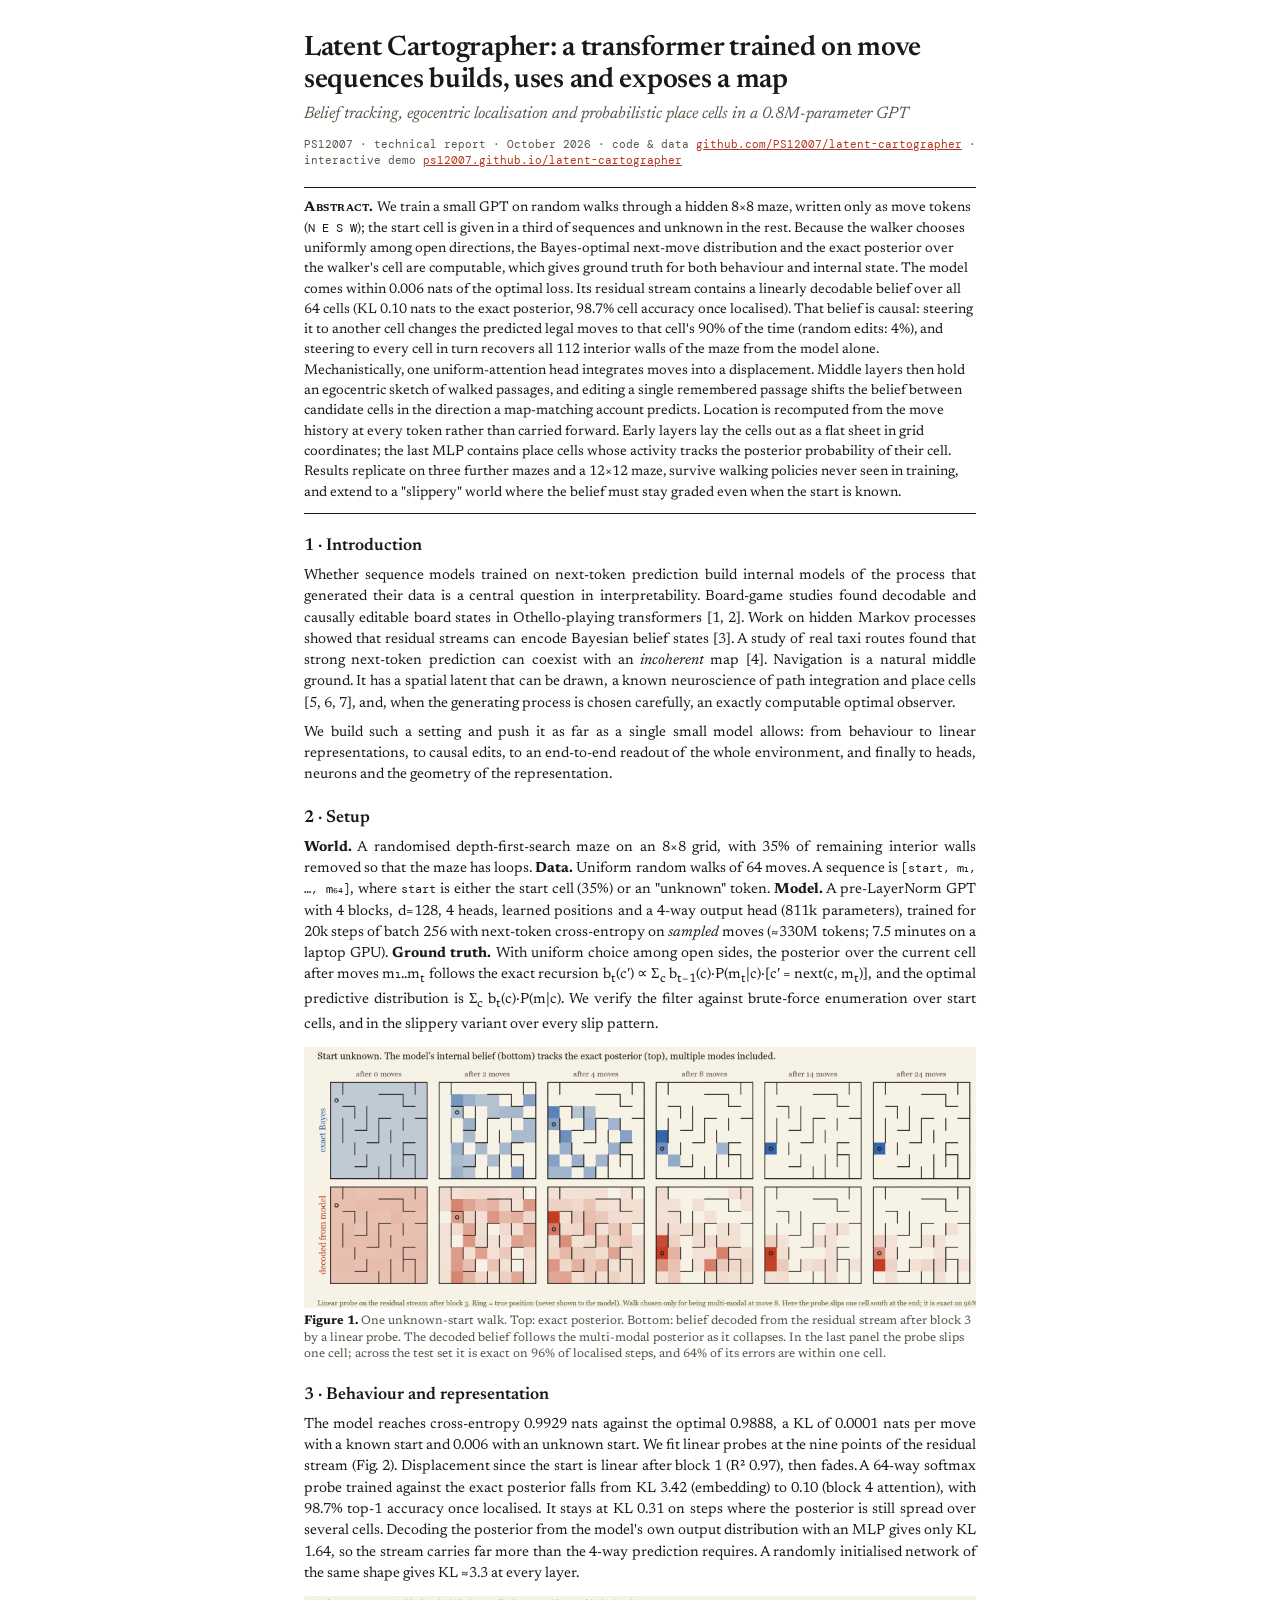
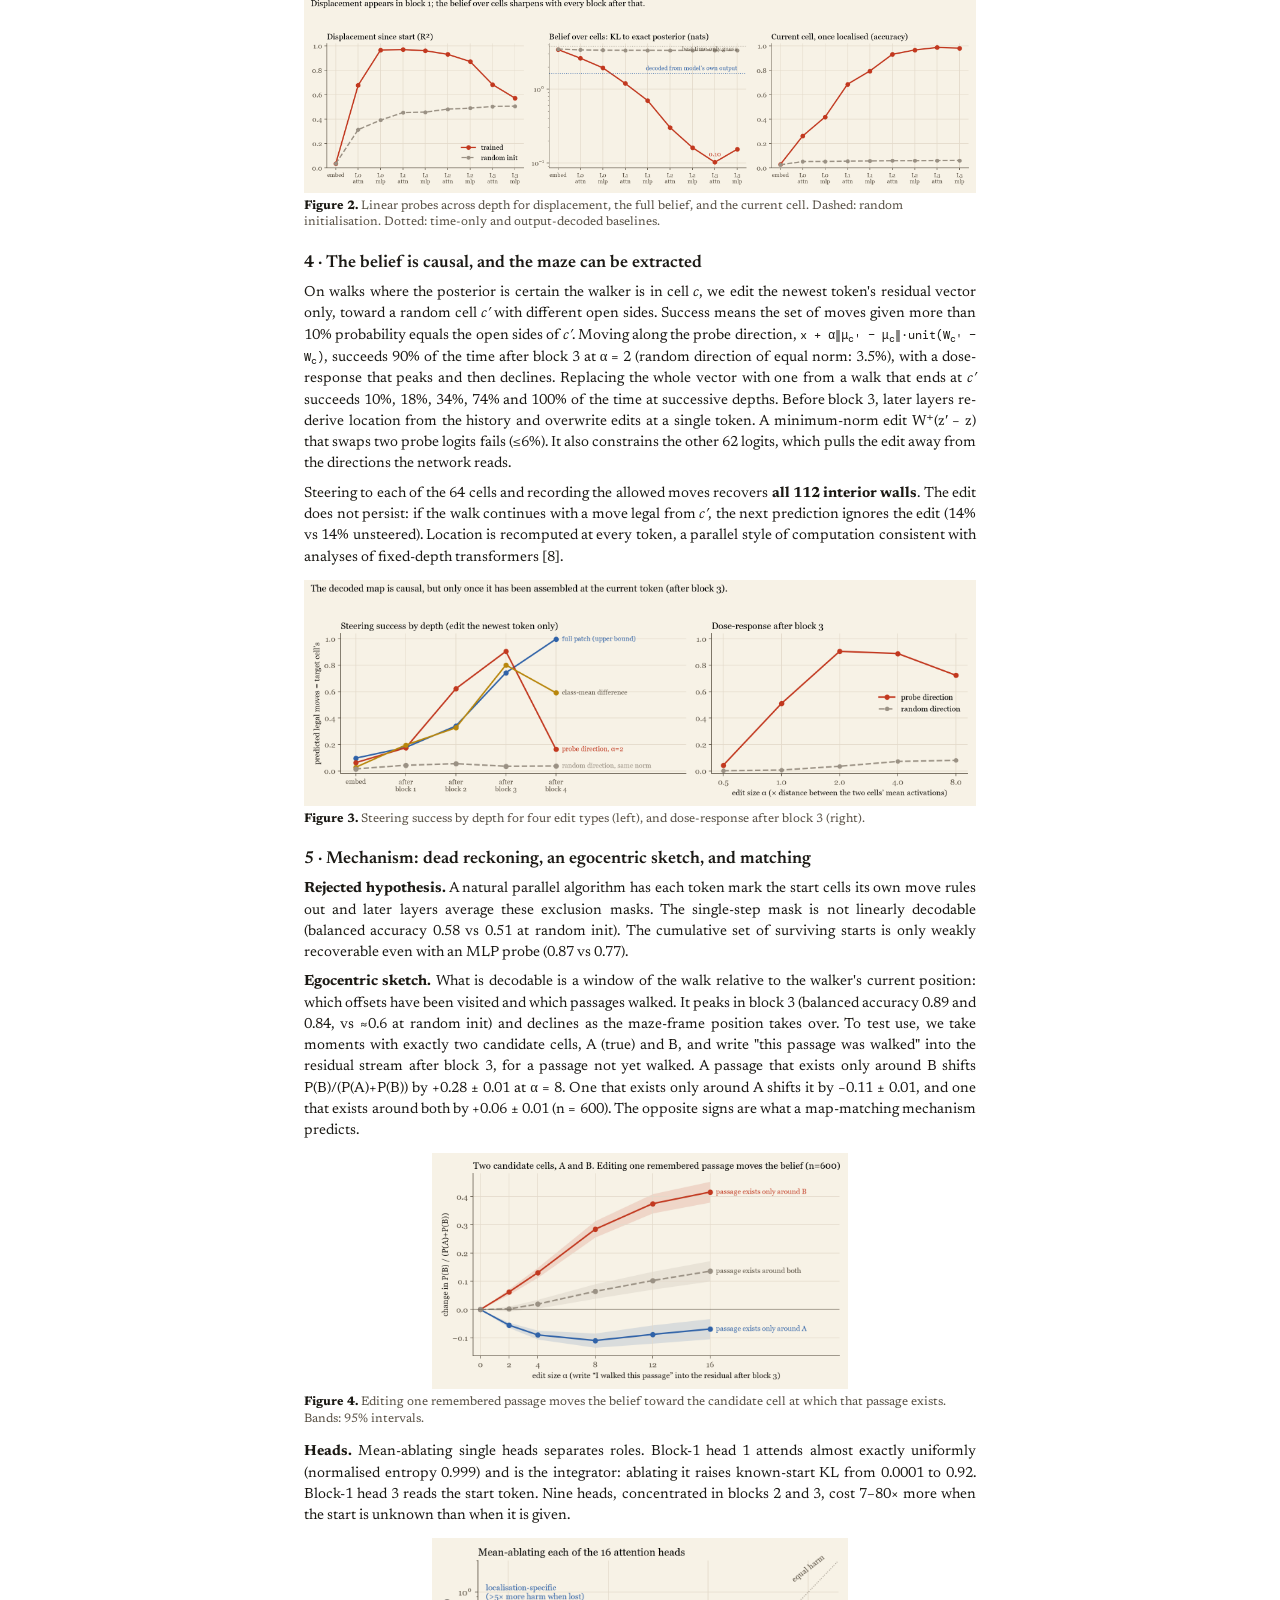
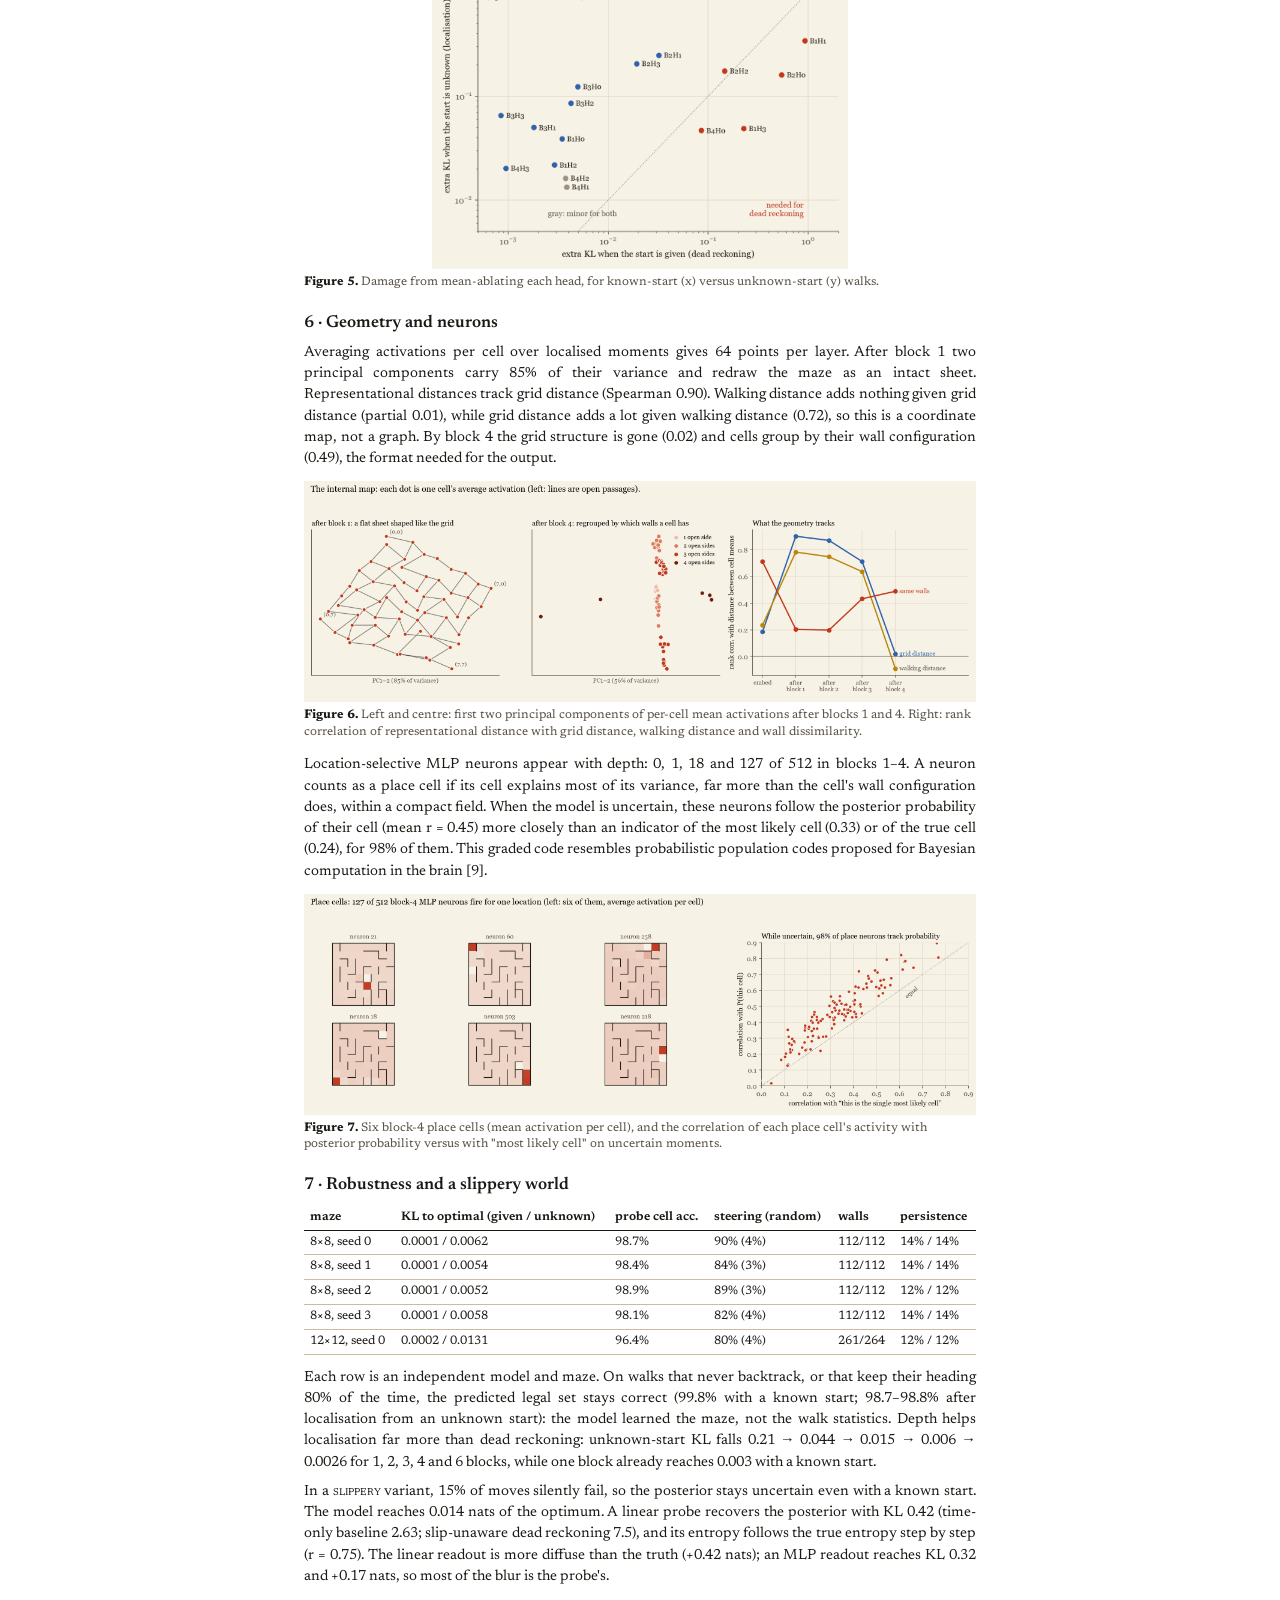
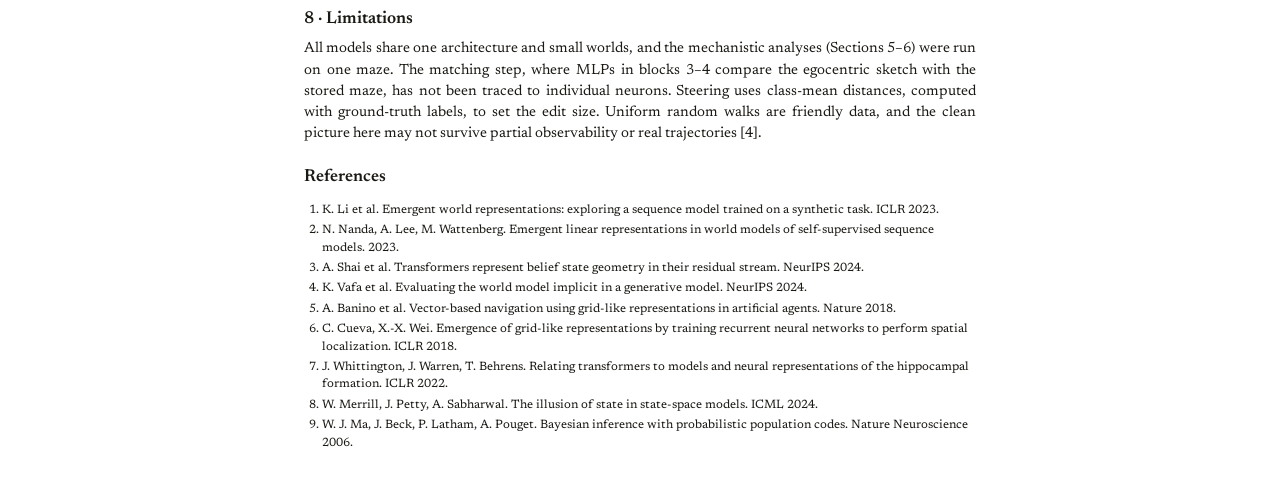
==== docs/paper.html @ 82854ac4 "Technical report (HTML + PDF)" ====
<!doctype html>
<html lang="en">
<head>
<meta charset="utf-8">
<meta name="viewport" content="width=device-width, initial-scale=1">
<title>Latent Cartographer: technical report</title>
<link href="https://fonts.googleapis.com/css2?family=Newsreader:ital,opsz,wght@0,6..72,400;0,6..72,600;1,6..72,400&family=DM+Mono&display=swap" rel="stylesheet">
<style>
  :root { --ink: #1b1914; --soft: #5a5246; --rule: #c9bc9f; --accent: #b2331b; }
  @page { size: Letter; margin: 0.8in 0.85in; }
  html { background: #fff; }
  body { font-family: "Newsreader", Georgia, serif; color: var(--ink); font-size: 11pt; line-height: 1.45; max-width: 7in; margin: 0 auto; padding: 32px 16px; background: #fff; }
  h1 { font-size: 21pt; line-height: 1.15; margin: 0 0 6px; font-weight: 600; letter-spacing: -.01em; }
  .sub { font-size: 12.5pt; color: var(--soft); margin: 0 0 10px; font-style: italic; }
  .meta { font-family: "DM Mono", monospace; font-size: 8.5pt; color: var(--soft); margin-bottom: 18px; }
  .meta a { color: var(--accent); }
  .abstract { border-top: 1px solid var(--ink); border-bottom: 1px solid var(--ink); padding: 10px 0; margin: 0 0 18px; font-size: 10.5pt; }
  .abstract b { font-variant: small-caps; letter-spacing: .04em; }
  h2 { font-size: 13pt; margin: 20px 0 6px; font-weight: 600; break-after: avoid; }
  h3 { font-size: 11pt; margin: 14px 0 4px; font-weight: 600; font-style: italic; break-after: avoid; }
  p { margin: 0 0 8px; text-align: justify; hyphens: auto; }
  figure { margin: 12px 0 14px; break-inside: avoid; }
  figure img { width: 100%; display: block; }
  figure.half img { width: 62%; margin: 0 auto; }
  figcaption { font-size: 9.2pt; color: var(--soft); margin-top: 5px; line-height: 1.35; }
  figcaption b { color: var(--ink); }
  table { border-collapse: collapse; width: 100%; font-size: 9.2pt; margin: 8px 0 12px; break-inside: avoid; }
  th, td { border-bottom: 1px solid var(--rule); padding: 3px 6px; text-align: left; }
  th { border-bottom: 1px solid var(--ink); font-weight: 600; }
  code { font-family: "DM Mono", monospace; font-size: 9pt; }
  ol.refs { font-size: 9pt; padding-left: 18px; }
  ol.refs li { margin-bottom: 3px; }
  .k { font-variant: small-caps; }
</style>
</head>
<body>

<h1>Latent Cartographer: a transformer trained on move sequences builds, uses and exposes a map</h1>
<p class="sub">Belief tracking, egocentric localisation and probabilistic place cells in a 0.8M-parameter GPT</p>
<p class="meta">PS12007 · technical report · October 2026 ·
  code &amp; data <a href="https://github.com/PS12007/latent-cartographer">github.com/PS12007/latent-cartographer</a> ·
  interactive demo <a href="https://ps12007.github.io/latent-cartographer/">ps12007.github.io/latent-cartographer</a></p>

<div class="abstract"><b>Abstract.</b>
We train a small GPT on random walks through a hidden 8×8 maze, written only as move tokens (<code>N E S W</code>); the start cell
is given in a third of sequences and unknown in the rest. Because the walker chooses uniformly among open directions, the
Bayes-optimal next-move distribution and the exact posterior over the walker's cell are computable, which gives ground truth
for both behaviour and internal state. The model comes within 0.006 nats of the optimal loss. Its residual stream contains a
linearly decodable belief over all 64 cells (KL 0.10 nats to the exact posterior, 98.7% cell accuracy once localised).
That belief is causal: steering it to another cell changes the predicted legal moves to that cell's 90% of the time (random
edits: 4%), and steering to every cell in turn recovers all 112 interior walls of the maze from the model alone. Mechanistically,
one uniform-attention head integrates moves into a displacement. Middle layers then hold an egocentric sketch of walked passages, and
editing a single remembered passage shifts the belief between candidate cells in the direction a map-matching account predicts.
Location is recomputed from the move history at every token rather than carried forward. Early layers lay the cells out as a
flat sheet in grid coordinates; the last MLP contains place cells whose activity tracks the posterior probability of their cell.
Results replicate on three further mazes and a 12×12 maze, survive walking policies never seen in training, and extend to a
"slippery" world where the belief must stay graded even when the start is known.</div>

<h2>1 · Introduction</h2>
<p>Whether sequence models trained on next-token prediction build internal models of the process that generated their data is a
central question in interpretability. Board-game studies found decodable and causally editable board states in Othello-playing
transformers [1, 2]. Work on hidden Markov processes showed that residual streams can encode Bayesian belief states [3]. A study of
real taxi routes found that strong next-token prediction can coexist with an <em>incoherent</em> map [4]. Navigation is a natural middle
ground. It has a spatial latent that can be drawn, a known neuroscience of path integration and place cells [5, 6, 7], and, when
the generating process is chosen carefully, an exactly computable optimal observer.</p>
<p>We build such a setting and push it as far as a single small model allows: from behaviour to linear representations, to causal
edits, to an end-to-end readout of the whole environment, and finally to heads, neurons and the geometry of the representation.</p>

<h2>2 · Setup</h2>
<p><b>World.</b> A randomised depth-first-search maze on an 8×8 grid, with 35% of remaining interior walls removed so that the maze has
loops. <b>Data.</b> Uniform random walks of 64 moves. A sequence is <code>[start, m₁, …, m₆₄]</code>, where <code>start</code> is either
the start cell (35%) or an "unknown" token. <b>Model.</b> A pre-LayerNorm GPT with 4 blocks, d=128, 4 heads, learned positions and a
4-way output head (811k parameters), trained for 20k steps of batch 256 with next-token cross-entropy on <em>sampled</em> moves (≈330M
tokens; 7.5 minutes on a laptop GPU). <b>Ground truth.</b> With uniform choice among open sides, the posterior over the current cell after
moves m₁..m<sub>t</sub> follows the exact recursion b<sub>t</sub>(c′) ∝ Σ<sub>c</sub> b<sub>t−1</sub>(c)·P(m<sub>t</sub>|c)·[c′ = next(c, m<sub>t</sub>)],
and the optimal predictive distribution is Σ<sub>c</sub> b<sub>t</sub>(c)·P(m|c). We verify the filter against brute-force enumeration over
start cells, and in the slippery variant over every slip pattern.</p>

<figure><img src="figs/beliefs.png" alt="">
<figcaption><b>Figure 1.</b> One unknown-start walk. Top: exact posterior. Bottom: belief decoded from the residual stream after block 3 by a
linear probe. The decoded belief follows the multi-modal posterior as it collapses. In the last panel the probe slips one cell; across
the test set it is exact on 96% of localised steps, and 64% of its errors are within one cell.</figcaption></figure>

<h2>3 · Behaviour and representation</h2>
<p>The model reaches cross-entropy 0.9929 nats against the optimal 0.9888, a KL of 0.0001 nats per move with a known start and 0.006 with an
unknown start. We fit linear probes at the nine points of the residual stream (Fig. 2). Displacement since the start is linear after
block 1 (R² 0.97), then fades. A 64-way softmax probe trained against the exact posterior falls from KL 3.42 (embedding) to 0.10 (block 4
attention), with 98.7% top-1 accuracy once localised. It stays at KL 0.31 on steps where the posterior is still spread over several cells.
Decoding the posterior from the model's own output distribution with an MLP gives only KL 1.64, so the stream carries far more than the
4-way prediction requires. A randomly initialised network of the same shape gives KL ≈3.3 at every layer.</p>
<figure><img src="figs/probes.png" alt=""><figcaption><b>Figure 2.</b> Linear probes across depth for displacement, the full belief, and
the current cell. Dashed: random initialisation. Dotted: time-only and output-decoded baselines.</figcaption></figure>

<h2>4 · The belief is causal, and the maze can be extracted</h2>
<p>On walks where the posterior is certain the walker is in cell <i>c</i>, we edit the newest token's residual vector only, toward a random
cell <i>c′</i> with different open sides. Success means the set of moves given more than 10% probability equals the open sides of <i>c′</i>.
Moving along the probe direction, <code>x + α‖μ<sub>c′</sub> − μ<sub>c</sub>‖·unit(W<sub>c′</sub> − W<sub>c</sub>)</code>, succeeds 90% of the time after
block 3 at α = 2 (random direction of equal norm: 3.5%), with a dose-response that peaks and then declines. Replacing the whole vector
with one from a walk that ends at <i>c′</i> succeeds 10%, 18%, 34%, 74% and 100% of the time at successive depths. Before block 3, later
layers re-derive location from the history and overwrite edits at a single token. A minimum-norm edit W⁺(z′ − z) that swaps two probe
logits fails (≤6%). It also constrains the other 62 logits, which pulls the edit away from the directions the network reads.</p>
<p>Steering to each of the 64 cells and recording the allowed moves recovers <b>all 112 interior walls</b>. The edit does not
persist: if the walk continues with a move legal from <i>c′</i>, the next prediction ignores the edit (14% vs 14% unsteered). Location is
recomputed at every token, a parallel style of computation consistent with analyses of fixed-depth transformers [8].</p>
<figure><img src="figs/steering.png" alt=""><figcaption><b>Figure 3.</b> Steering success by depth for four edit types (left), and dose-response
after block 3 (right).</figcaption></figure>

<h2>5 · Mechanism: dead reckoning, an egocentric sketch, and matching</h2>
<p><b>Rejected hypothesis.</b> A natural parallel algorithm has each token mark the start cells its own move rules out and later layers
average these exclusion masks. The single-step mask is not linearly decodable (balanced accuracy 0.58 vs 0.51 at random init). The
cumulative set of surviving starts is only weakly recoverable even with an MLP probe (0.87 vs 0.77).</p>
<p><b>Egocentric sketch.</b> What is decodable is a window of the walk relative to the walker's current position: which offsets have been
visited and which passages walked. It peaks in block 3 (balanced accuracy 0.89 and 0.84, vs ≈0.6 at random init) and declines as the
maze-frame position takes over. To test use, we take moments with exactly two candidate cells, A (true) and B, and write "this passage was
walked" into the residual stream after block 3, for a passage not yet walked. A passage that exists only around B shifts
P(B)/(P(A)+P(B)) by +0.28 ± 0.01 at α = 8. One that exists only around A shifts it by −0.11 ± 0.01, and one that exists around both by
+0.06 ± 0.01 (n = 600). The opposite signs are what a map-matching mechanism predicts.</p>
<figure class="half"><img src="figs/egocausal.png" alt=""><figcaption><b>Figure 4.</b> Editing one remembered passage moves the belief toward the
candidate cell at which that passage exists. Bands: 95% intervals.</figcaption></figure>
<p><b>Heads.</b> Mean-ablating single heads separates roles. Block-1 head 1 attends almost exactly uniformly (normalised entropy 0.999) and is
the integrator: ablating it raises known-start KL from 0.0001 to 0.92. Block-1 head 3 reads the start token. Nine heads, concentrated in
blocks 2 and 3, cost 7–80× more when the start is unknown than when it is given.</p>
<figure class="half"><img src="figs/heads.png" alt=""><figcaption><b>Figure 5.</b> Damage from mean-ablating each head, for known-start
(x) versus unknown-start (y) walks.</figcaption></figure>

<h2>6 · Geometry and neurons</h2>
<p>Averaging activations per cell over localised moments gives 64 points per layer. After block 1 two principal components carry 85% of
their variance and redraw the maze as an intact sheet. Representational distances track grid distance (Spearman 0.90). Walking distance adds
nothing given grid distance (partial 0.01), while grid distance adds a lot given walking distance (0.72), so this is a coordinate map, not a
graph. By block 4 the grid structure is gone (0.02) and cells group by their wall configuration (0.49), the format needed for the output.</p>
<figure><img src="figs/geometry.png" alt=""><figcaption><b>Figure 6.</b> Left and centre: first two principal components of per-cell mean
activations after blocks 1 and 4. Right: rank correlation of representational distance with grid distance, walking distance and wall
dissimilarity.</figcaption></figure>
<p>Location-selective MLP neurons appear with depth: 0, 1, 18 and 127 of 512 in blocks 1–4. A neuron counts as a place cell if its cell
explains most of its variance, far more than the cell's wall configuration does, within a compact field. When the model is uncertain,
these neurons follow the posterior probability of their cell (mean r = 0.45) more closely than an indicator of the most likely cell
(0.33) or of the true cell (0.24), for 98% of them. This graded code resembles probabilistic population codes proposed for Bayesian
computation in the brain [9].</p>
<figure><img src="figs/place_cells.png" alt=""><figcaption><b>Figure 7.</b> Six block-4 place cells (mean activation per cell), and the
correlation of each place cell's activity with posterior probability versus with "most likely cell" on uncertain moments.</figcaption></figure>

<h2>7 · Robustness and a slippery world</h2>
<table>
<tr><th>maze</th><th>KL to optimal (given / unknown)</th><th>probe cell acc.</th><th>steering (random)</th><th>walls</th><th>persistence</th></tr>
<tr><td>8×8, seed 0</td><td>0.0001 / 0.0062</td><td>98.7%</td><td>90% (4%)</td><td>112/112</td><td>14% / 14%</td></tr>
<tr><td>8×8, seed 1</td><td>0.0001 / 0.0054</td><td>98.4%</td><td>84% (3%)</td><td>112/112</td><td>14% / 14%</td></tr>
<tr><td>8×8, seed 2</td><td>0.0001 / 0.0052</td><td>98.9%</td><td>89% (3%)</td><td>112/112</td><td>12% / 12%</td></tr>
<tr><td>8×8, seed 3</td><td>0.0001 / 0.0058</td><td>98.1%</td><td>82% (4%)</td><td>112/112</td><td>14% / 14%</td></tr>
<tr><td>12×12, seed 0</td><td>0.0002 / 0.0131</td><td>96.4%</td><td>80% (4%)</td><td>261/264</td><td>12% / 12%</td></tr>
</table>
<p>Each row is an independent model and maze. On walks that never backtrack, or that keep their heading 80% of the time, the predicted legal
set stays correct (99.8% with a known start; 98.7–98.8% after localisation from an unknown start): the model learned the maze, not the walk
statistics. Depth helps localisation far more than dead reckoning: unknown-start KL falls 0.21 → 0.044 → 0.015 → 0.006 → 0.0026 for 1, 2, 3,
4 and 6 blocks, while one block already reaches 0.003 with a known start.</p>
<p>In a <span class="k">slippery</span> variant, 15% of moves silently fail, so the posterior stays uncertain even with a known start. The model
reaches 0.014 nats of the optimum. A linear probe recovers the posterior with KL 0.42 (time-only baseline 2.63; slip-unaware dead reckoning
7.5), and its entropy follows the true entropy step by step (r = 0.75). The linear readout is more diffuse than the truth (+0.42 nats); an
MLP readout reaches KL 0.32 and +0.17 nats, so most of the blur is the probe's.</p>

<h2>8 · Limitations</h2>
<p>All models share one architecture and small worlds, and the mechanistic analyses (Sections 5–6) were run on one maze. The matching step,
where MLPs in blocks 3–4 compare the egocentric sketch with the stored maze, has not been traced to individual neurons. Steering uses
class-mean distances, computed with ground-truth labels, to set the edit size. Uniform random walks are friendly data, and the clean picture
here may not survive partial observability or real trajectories [4].</p>

<h2>References</h2>
<ol class="refs">
<li>K. Li et al. Emergent world representations: exploring a sequence model trained on a synthetic task. ICLR 2023.</li>
<li>N. Nanda, A. Lee, M. Wattenberg. Emergent linear representations in world models of self-supervised sequence models. 2023.</li>
<li>A. Shai et al. Transformers represent belief state geometry in their residual stream. NeurIPS 2024.</li>
<li>K. Vafa et al. Evaluating the world model implicit in a generative model. NeurIPS 2024.</li>
<li>A. Banino et al. Vector-based navigation using grid-like representations in artificial agents. Nature 2018.</li>
<li>C. Cueva, X.-X. Wei. Emergence of grid-like representations by training recurrent neural networks to perform spatial localization. ICLR 2018.</li>
<li>J. Whittington, J. Warren, T. Behrens. Relating transformers to models and neural representations of the hippocampal formation. ICLR 2022.</li>
<li>W. Merrill, J. Petty, A. Sabharwal. The illusion of state in state-space models. ICML 2024.</li>
<li>W. J. Ma, J. Beck, P. Latham, A. Pouget. Bayesian inference with probabilistic population codes. Nature Neuroscience 2006.</li>
</ol>
</body>
</html>
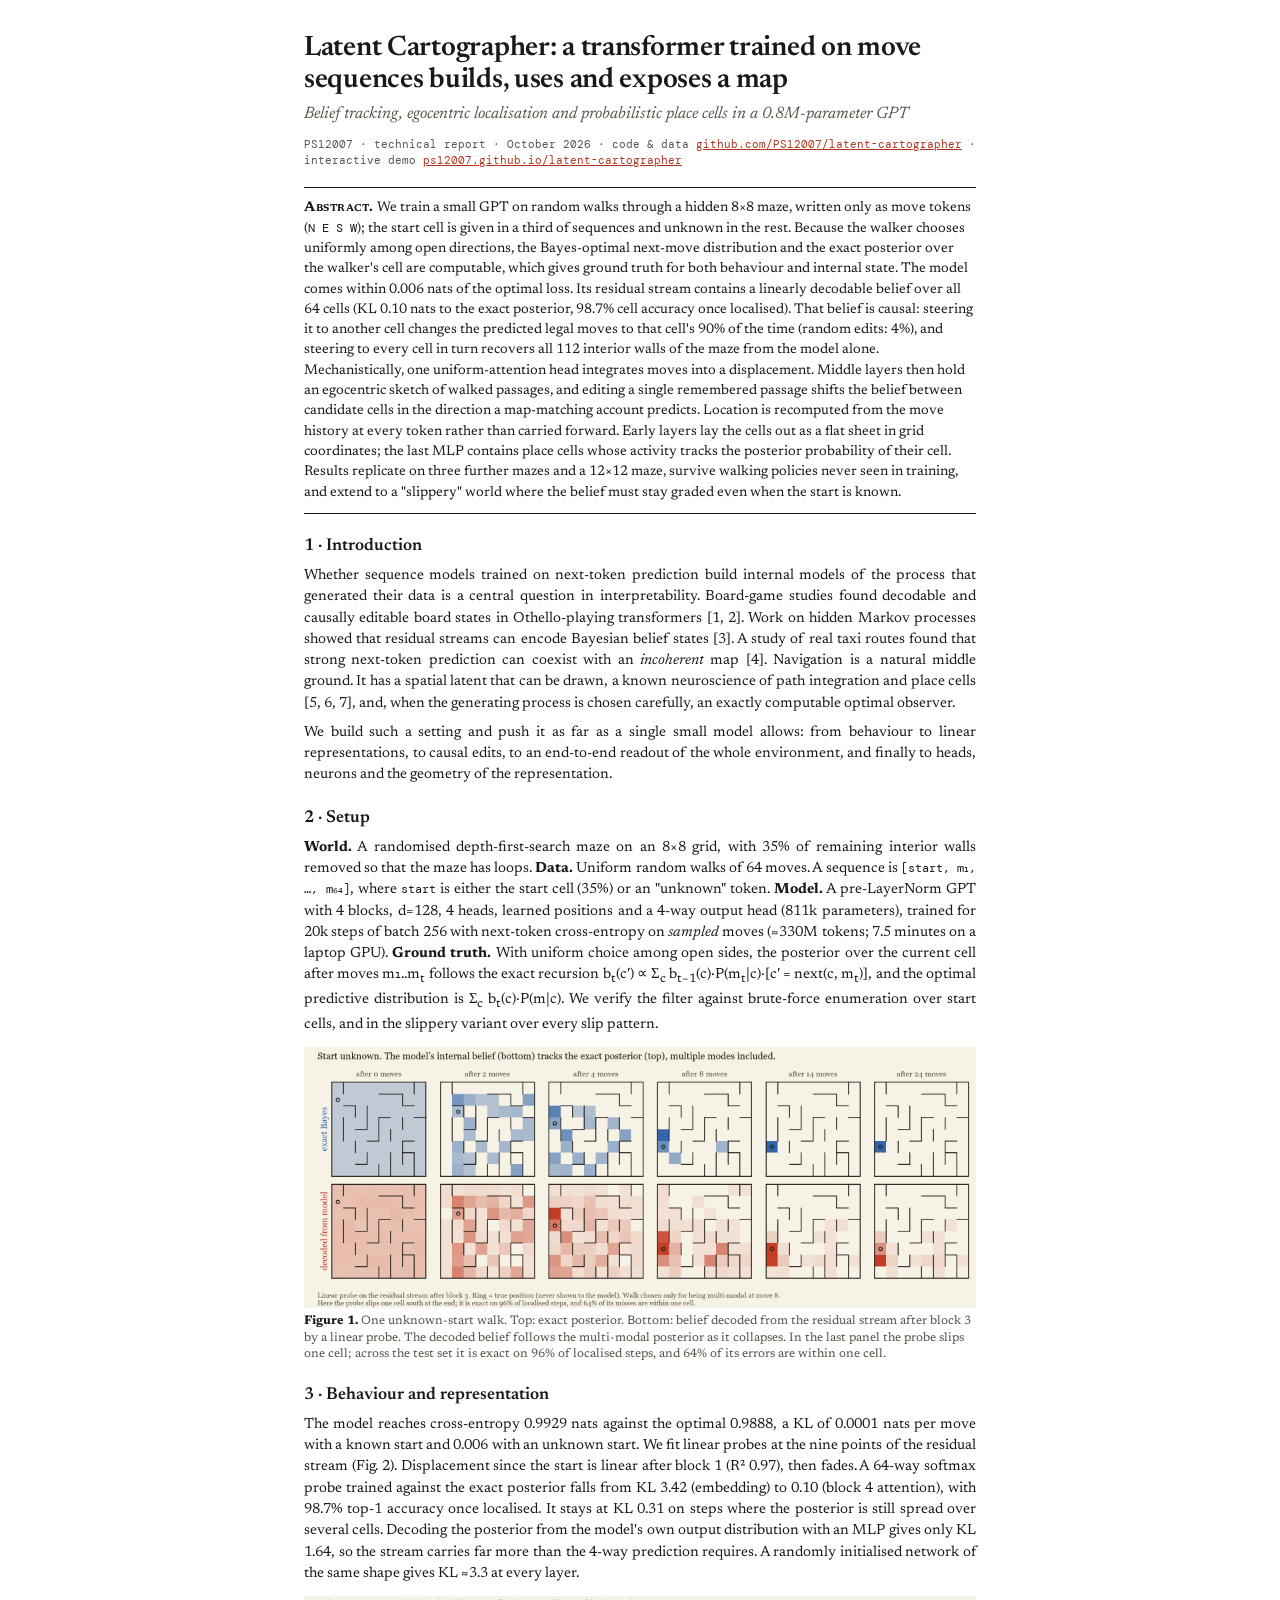
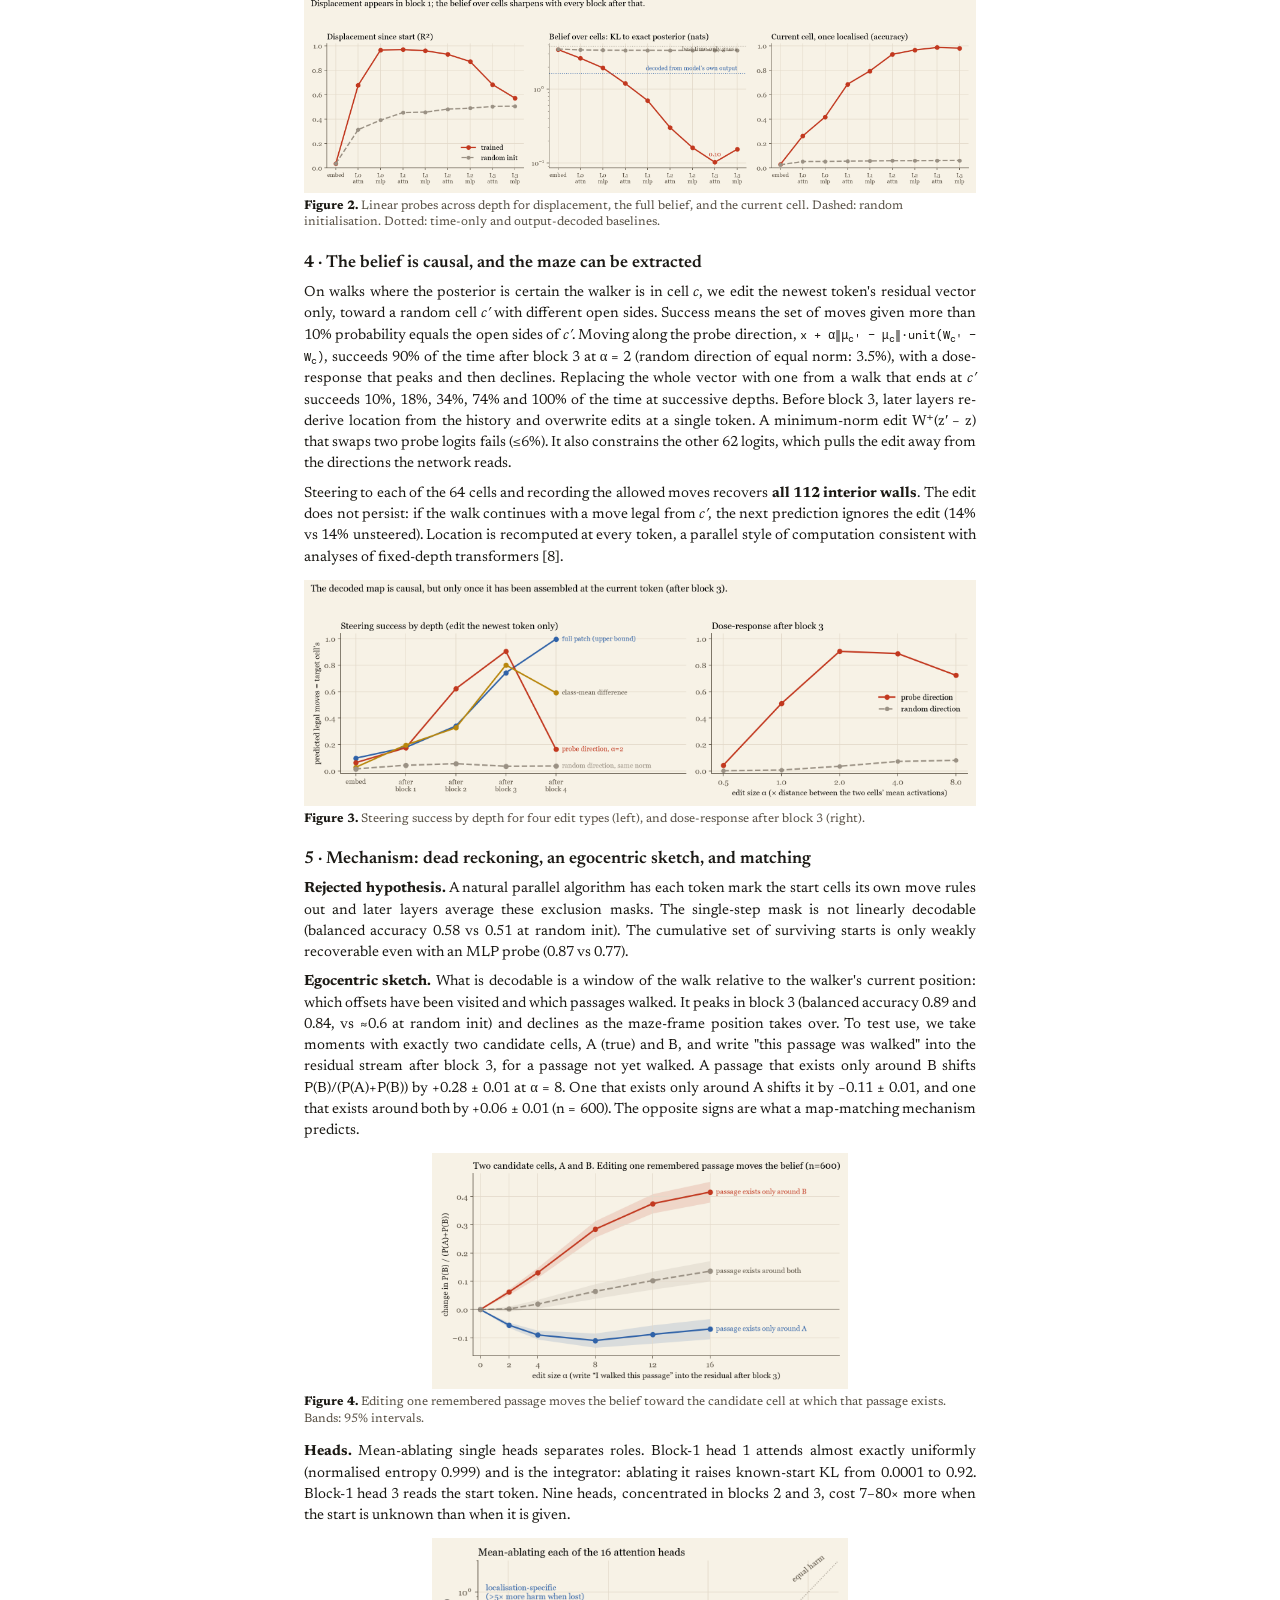
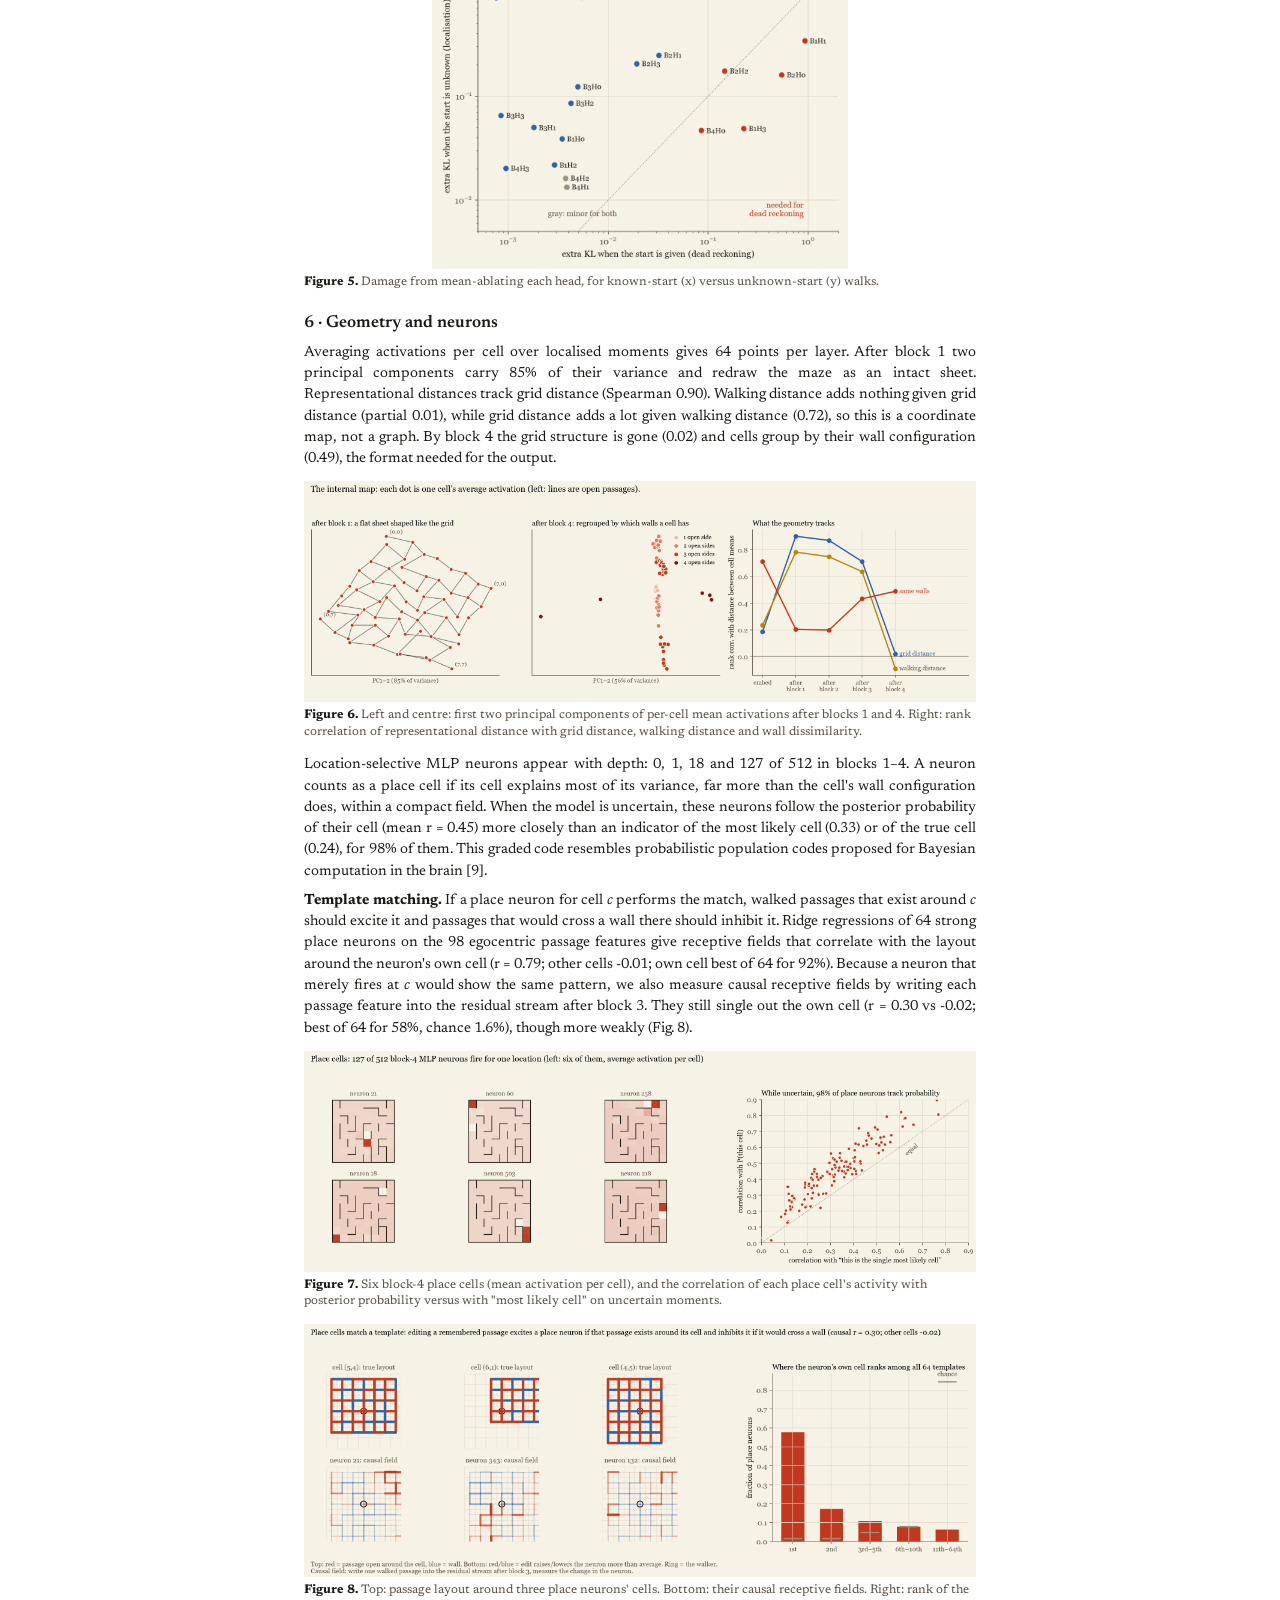
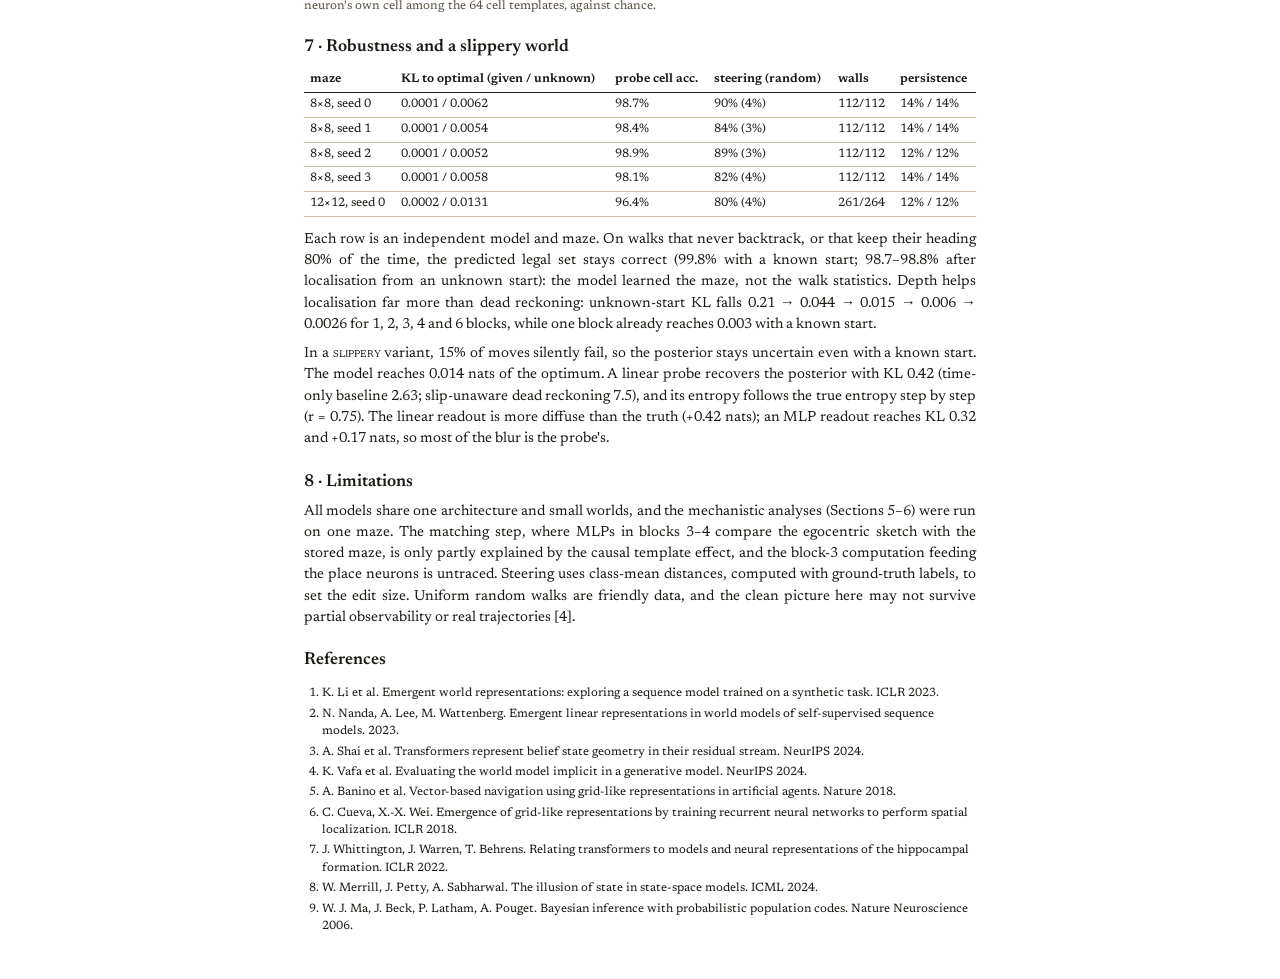
==== commit 7f0ced14: "Place cells localise by template matching: causal receptive fields single out each neuron's own cell" ====
--- a/docs/paper.html
+++ b/docs/paper.html
@@ -136,8 +136,17 @@
 these neurons follow the posterior probability of their cell (mean r = 0.45) more closely than an indicator of the most likely cell
 (0.33) or of the true cell (0.24), for 98% of them. This graded code resembles probabilistic population codes proposed for Bayesian
 computation in the brain [9].</p>
+<p><b>Template matching.</b> If a place neuron for cell <i>c</i> performs the match, walked passages that exist around <i>c</i>
+should excite it and passages that would cross a wall there should inhibit it. Ridge regressions of 64 strong place neurons on the 98
+egocentric passage features give receptive fields that correlate with the layout around the neuron's own cell (r = 0.79; other
+cells -0.01; own cell best of 64 for 92%). Because a neuron that merely fires at <i>c</i> would show the same
+pattern, we also measure causal receptive fields by writing each passage feature into the residual stream after block 3. They still single out the
+own cell (r = 0.30 vs -0.02; best of 64 for 58%, chance 1.6%), though more weakly (Fig. 8).</p>
 <figure><img src="figs/place_cells.png" alt=""><figcaption><b>Figure 7.</b> Six block-4 place cells (mean activation per cell), and the
 correlation of each place cell's activity with posterior probability versus with "most likely cell" on uncertain moments.</figcaption></figure>
+
+<figure><img src="figs/template.png" alt=""><figcaption><b>Figure 8.</b> Top: passage layout around three place neurons' cells.
+Bottom: their causal receptive fields. Right: rank of the neuron's own cell among the 64 cell templates, against chance.</figcaption></figure>
 
 <h2>7 · Robustness and a slippery world</h2>
 <table>
@@ -159,7 +168,7 @@
 
 <h2>8 · Limitations</h2>
 <p>All models share one architecture and small worlds, and the mechanistic analyses (Sections 5–6) were run on one maze. The matching step,
-where MLPs in blocks 3–4 compare the egocentric sketch with the stored maze, has not been traced to individual neurons. Steering uses
+where MLPs in blocks 3–4 compare the egocentric sketch with the stored maze, is only partly explained by the causal template effect, and the block-3 computation feeding the place neurons is untraced. Steering uses
 class-mean distances, computed with ground-truth labels, to set the edit size. Uniform random walks are friendly data, and the clean picture
 here may not survive partial observability or real trajectories [4].</p>
 
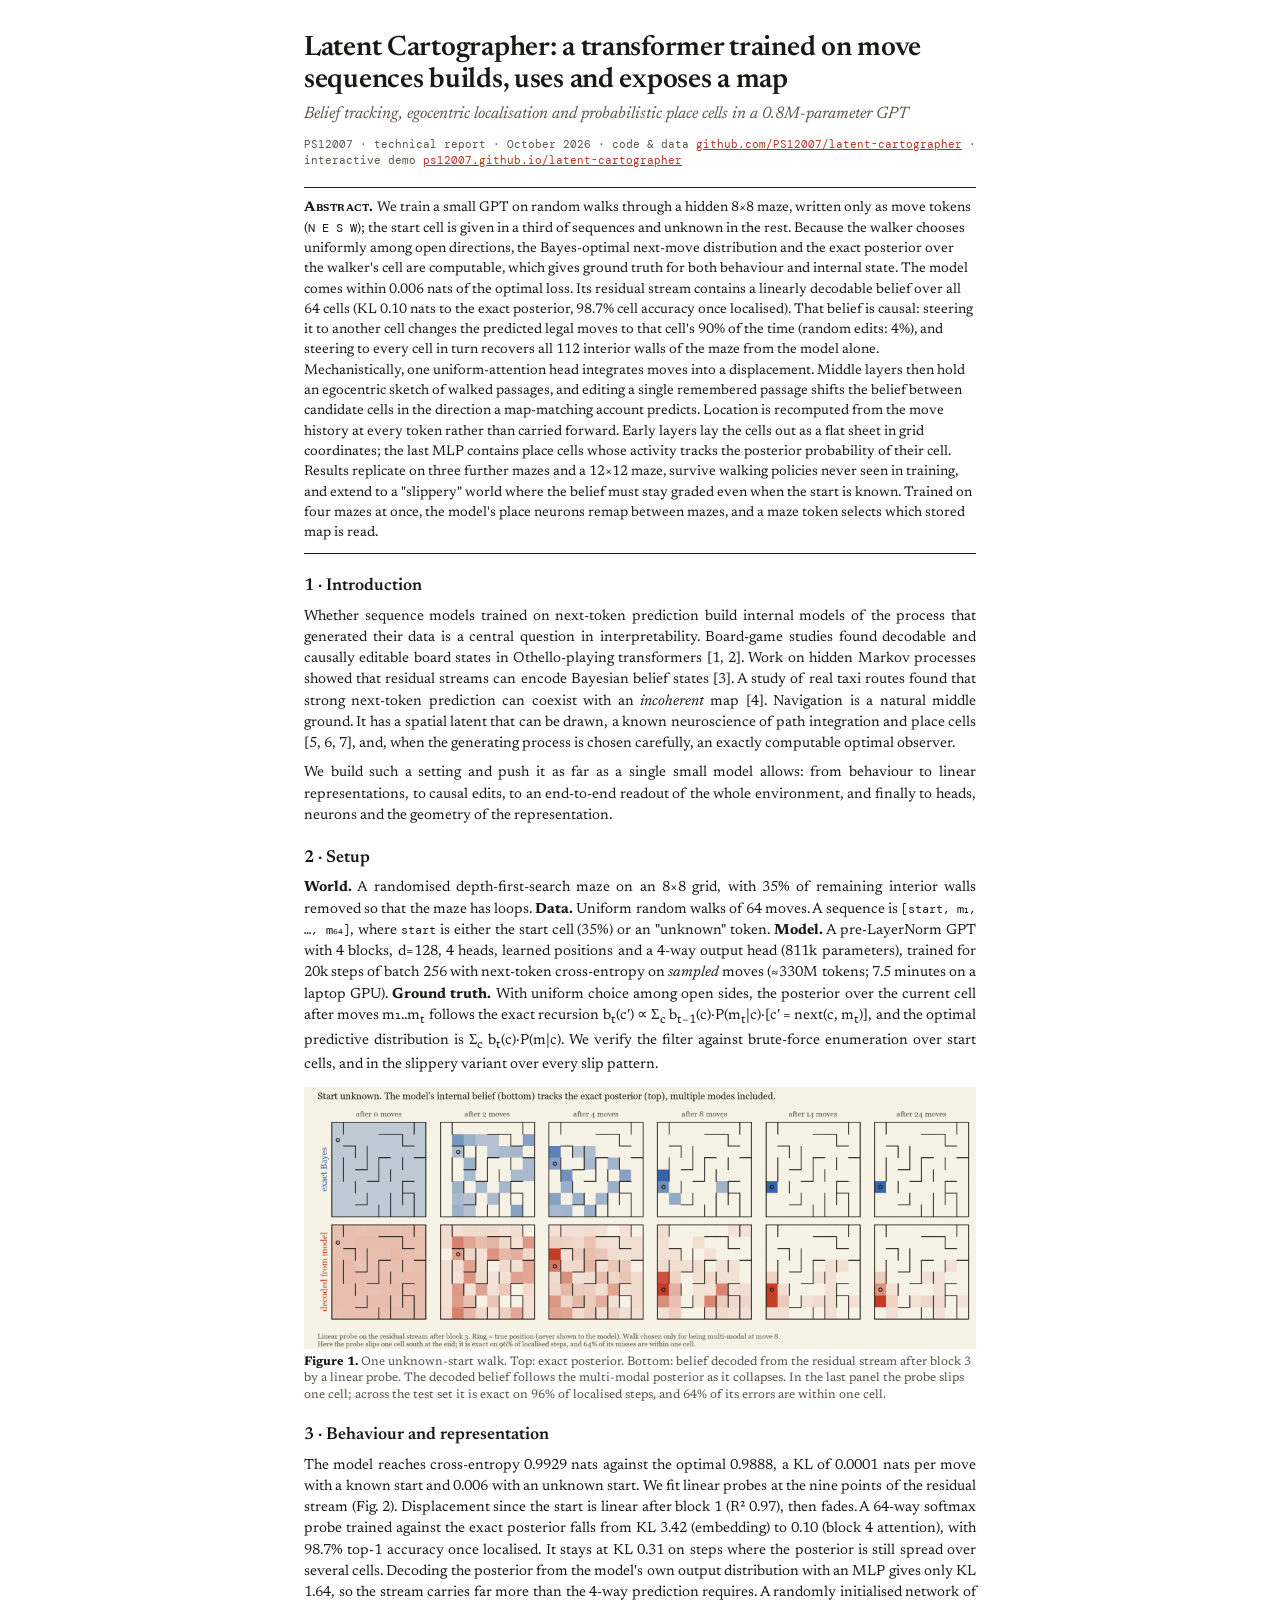
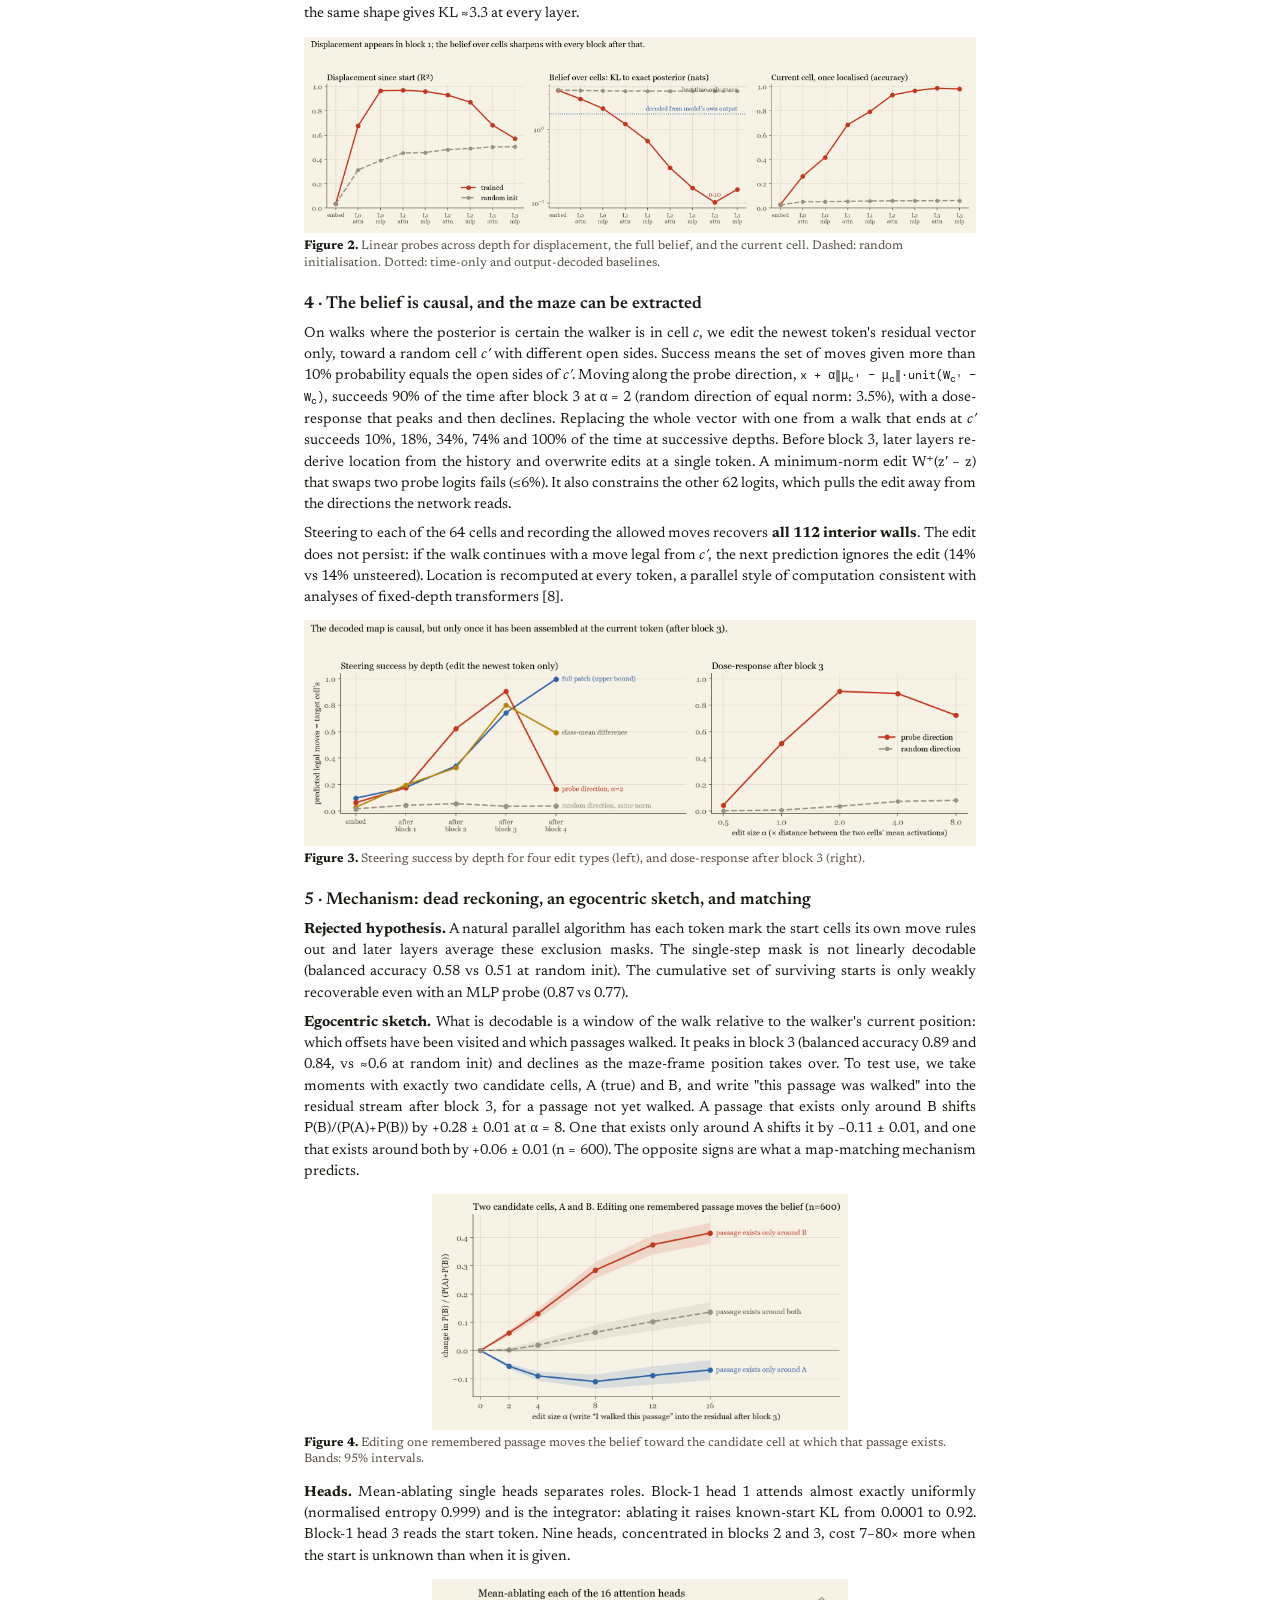
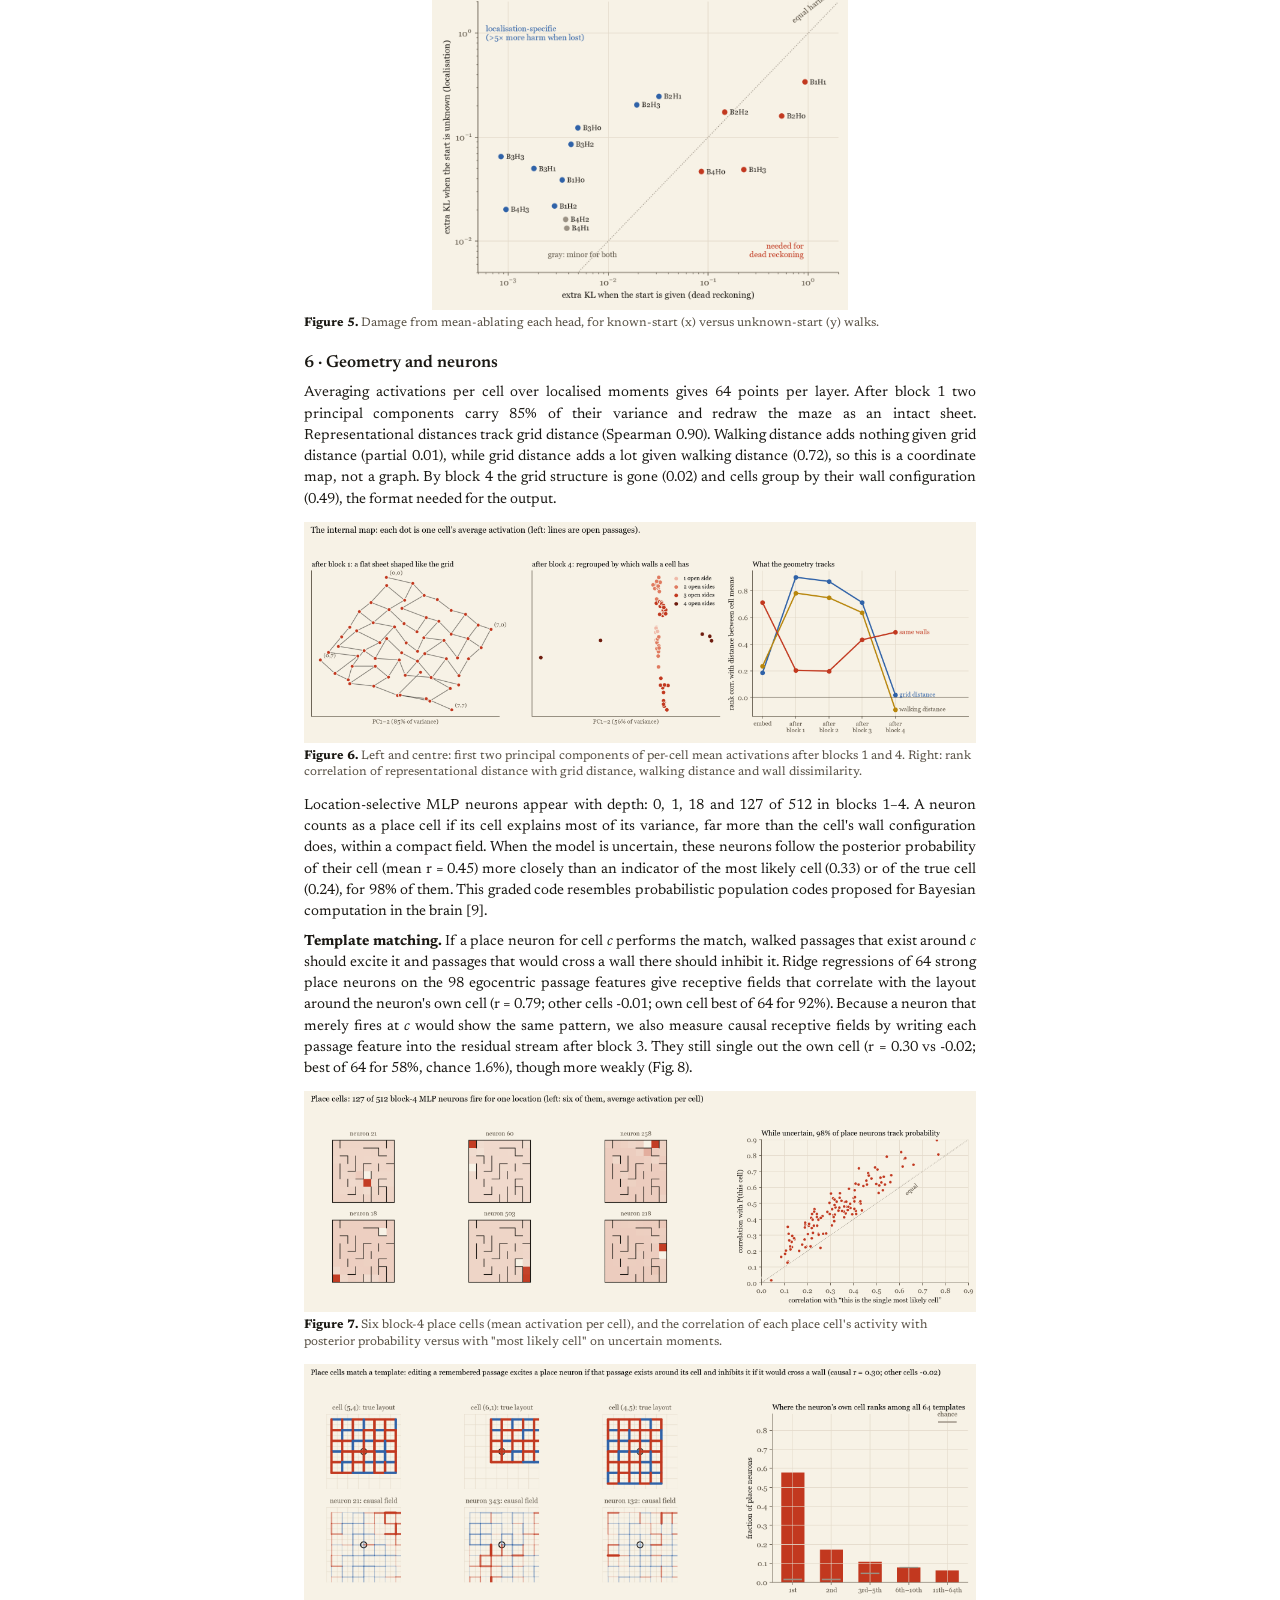
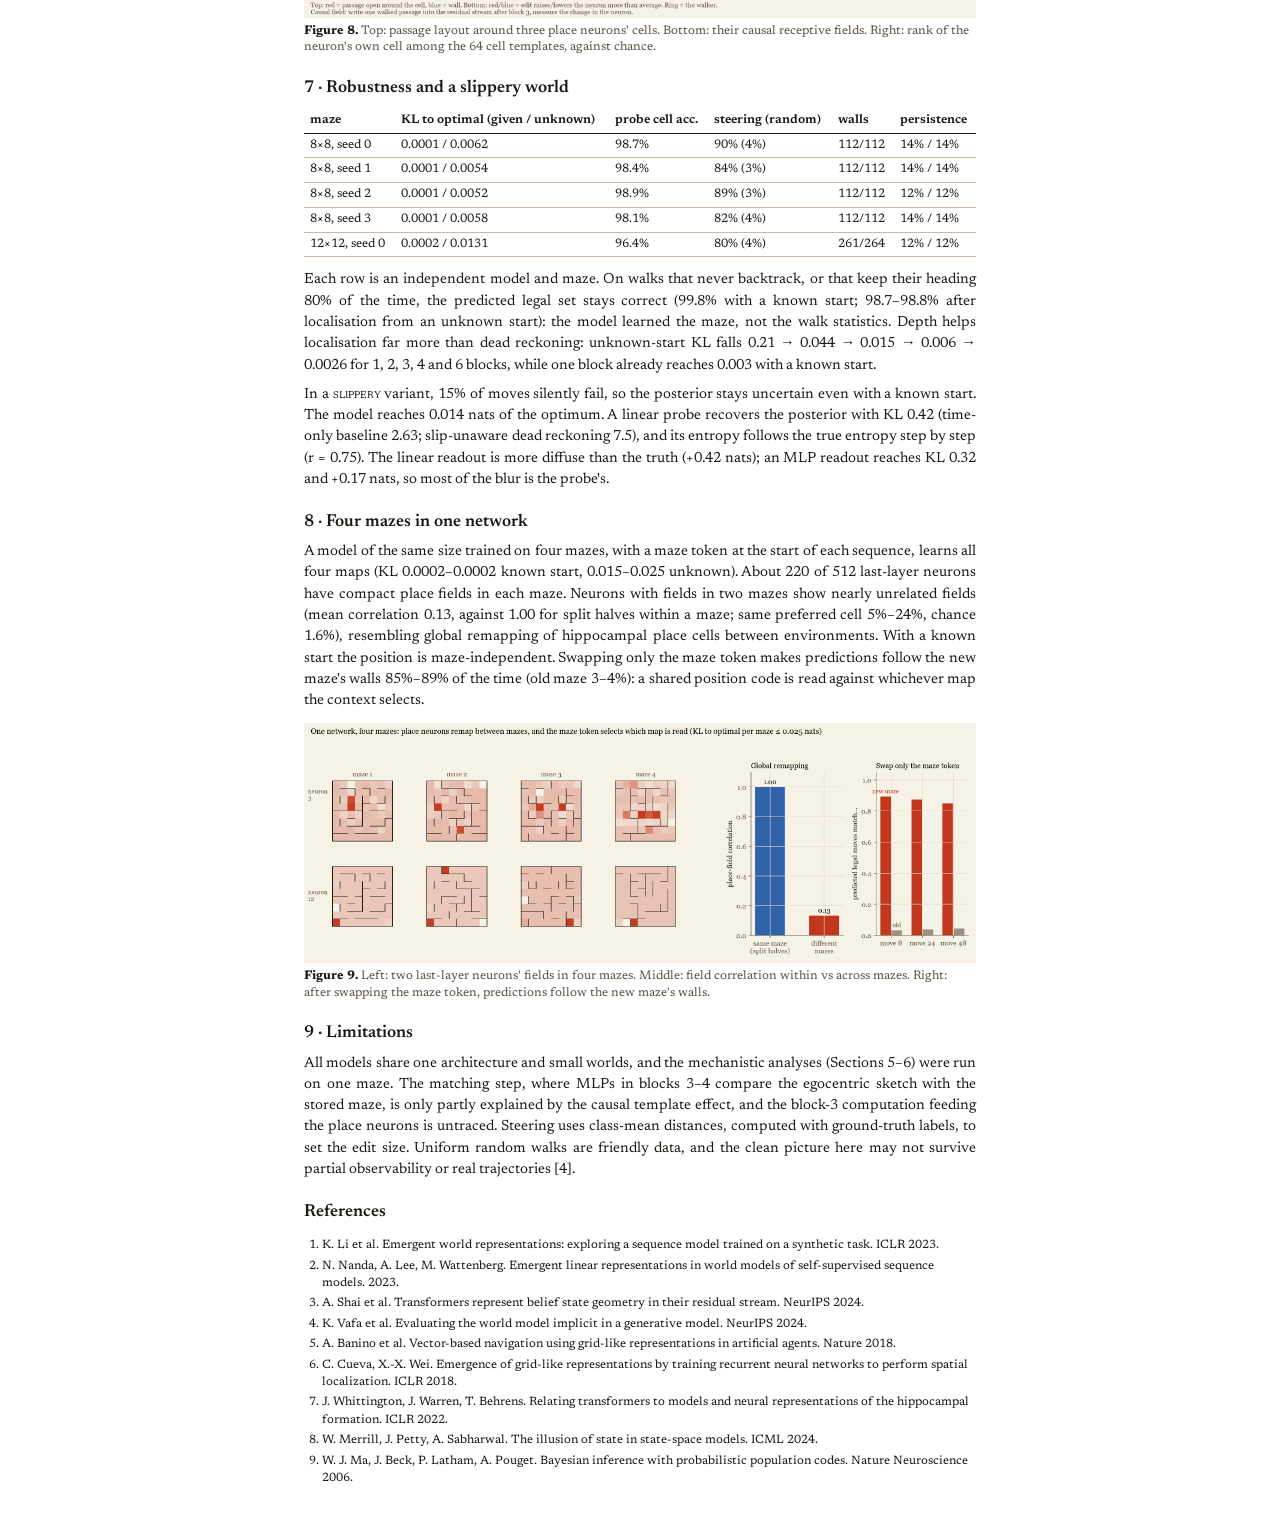
==== commit 3b30f1f3: "Four mazes in one network: place cells remap, the maze token switches maps" ====
--- a/docs/paper.html
+++ b/docs/paper.html
@@ -54,7 +54,8 @@
 Location is recomputed from the move history at every token rather than carried forward. Early layers lay the cells out as a
 flat sheet in grid coordinates; the last MLP contains place cells whose activity tracks the posterior probability of their cell.
 Results replicate on three further mazes and a 12×12 maze, survive walking policies never seen in training, and extend to a
-"slippery" world where the belief must stay graded even when the start is known.</div>
+"slippery" world where the belief must stay graded even when the start is known. Trained on four mazes at once, the model's place neurons
+remap between mazes, and a maze token selects which stored map is read.</div>
 
 <h2>1 · Introduction</h2>
 <p>Whether sequence models trained on next-token prediction build internal models of the process that generated their data is a
@@ -166,7 +167,17 @@
 7.5), and its entropy follows the true entropy step by step (r = 0.75). The linear readout is more diffuse than the truth (+0.42 nats); an
 MLP readout reaches KL 0.32 and +0.17 nats, so most of the blur is the probe's.</p>
 
-<h2>8 · Limitations</h2>
+<h2>8 · Four mazes in one network</h2>
+<p>A model of the same size trained on four mazes, with a maze token at the start of each sequence, learns all four maps (KL
+0.0002–0.0002 known start, 0.015–0.025 unknown). About 220 of 512 last-layer neurons have compact
+place fields in each maze. Neurons with fields in two mazes show nearly unrelated fields (mean correlation 0.13, against 1.00 for
+split halves within a maze; same preferred cell 5%–24%, chance 1.6%), resembling global remapping of hippocampal place cells
+between environments. With a known start the position is maze-independent. Swapping only the maze token makes predictions follow the new
+maze's walls 85%–89% of the time (old maze 3–4%): a shared position code is read against whichever map the context selects.</p>
+<figure><img src="figs/multimaze.png" alt=""><figcaption><b>Figure 9.</b> Left: two last-layer neurons' fields in four mazes. Middle: field
+correlation within vs across mazes. Right: after swapping the maze token, predictions follow the new maze's walls.</figcaption></figure>
+
+<h2>9 · Limitations</h2>
 <p>All models share one architecture and small worlds, and the mechanistic analyses (Sections 5–6) were run on one maze. The matching step,
 where MLPs in blocks 3–4 compare the egocentric sketch with the stored maze, is only partly explained by the causal template effect, and the block-3 computation feeding the place neurons is untraced. Steering uses
 class-mean distances, computed with ground-truth labels, to set the edit size. Uniform random walks are friendly data, and the clean picture
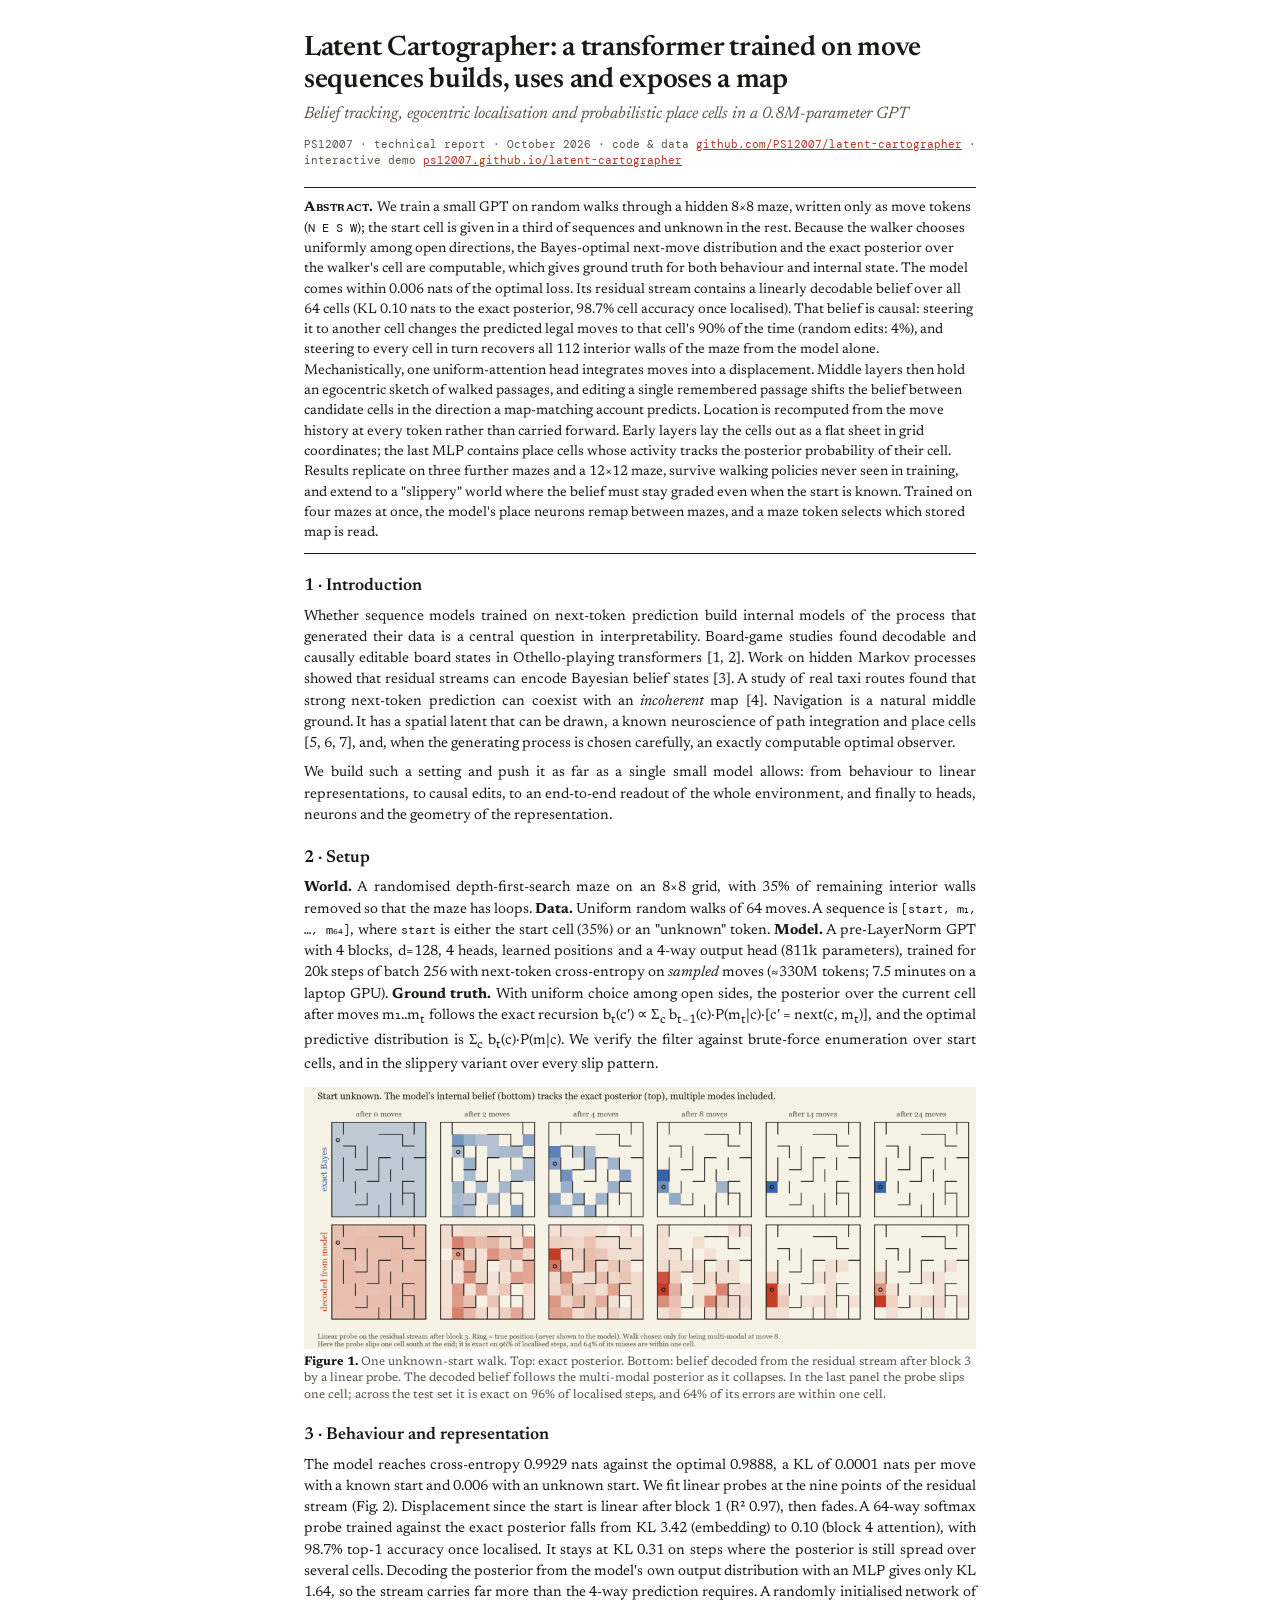
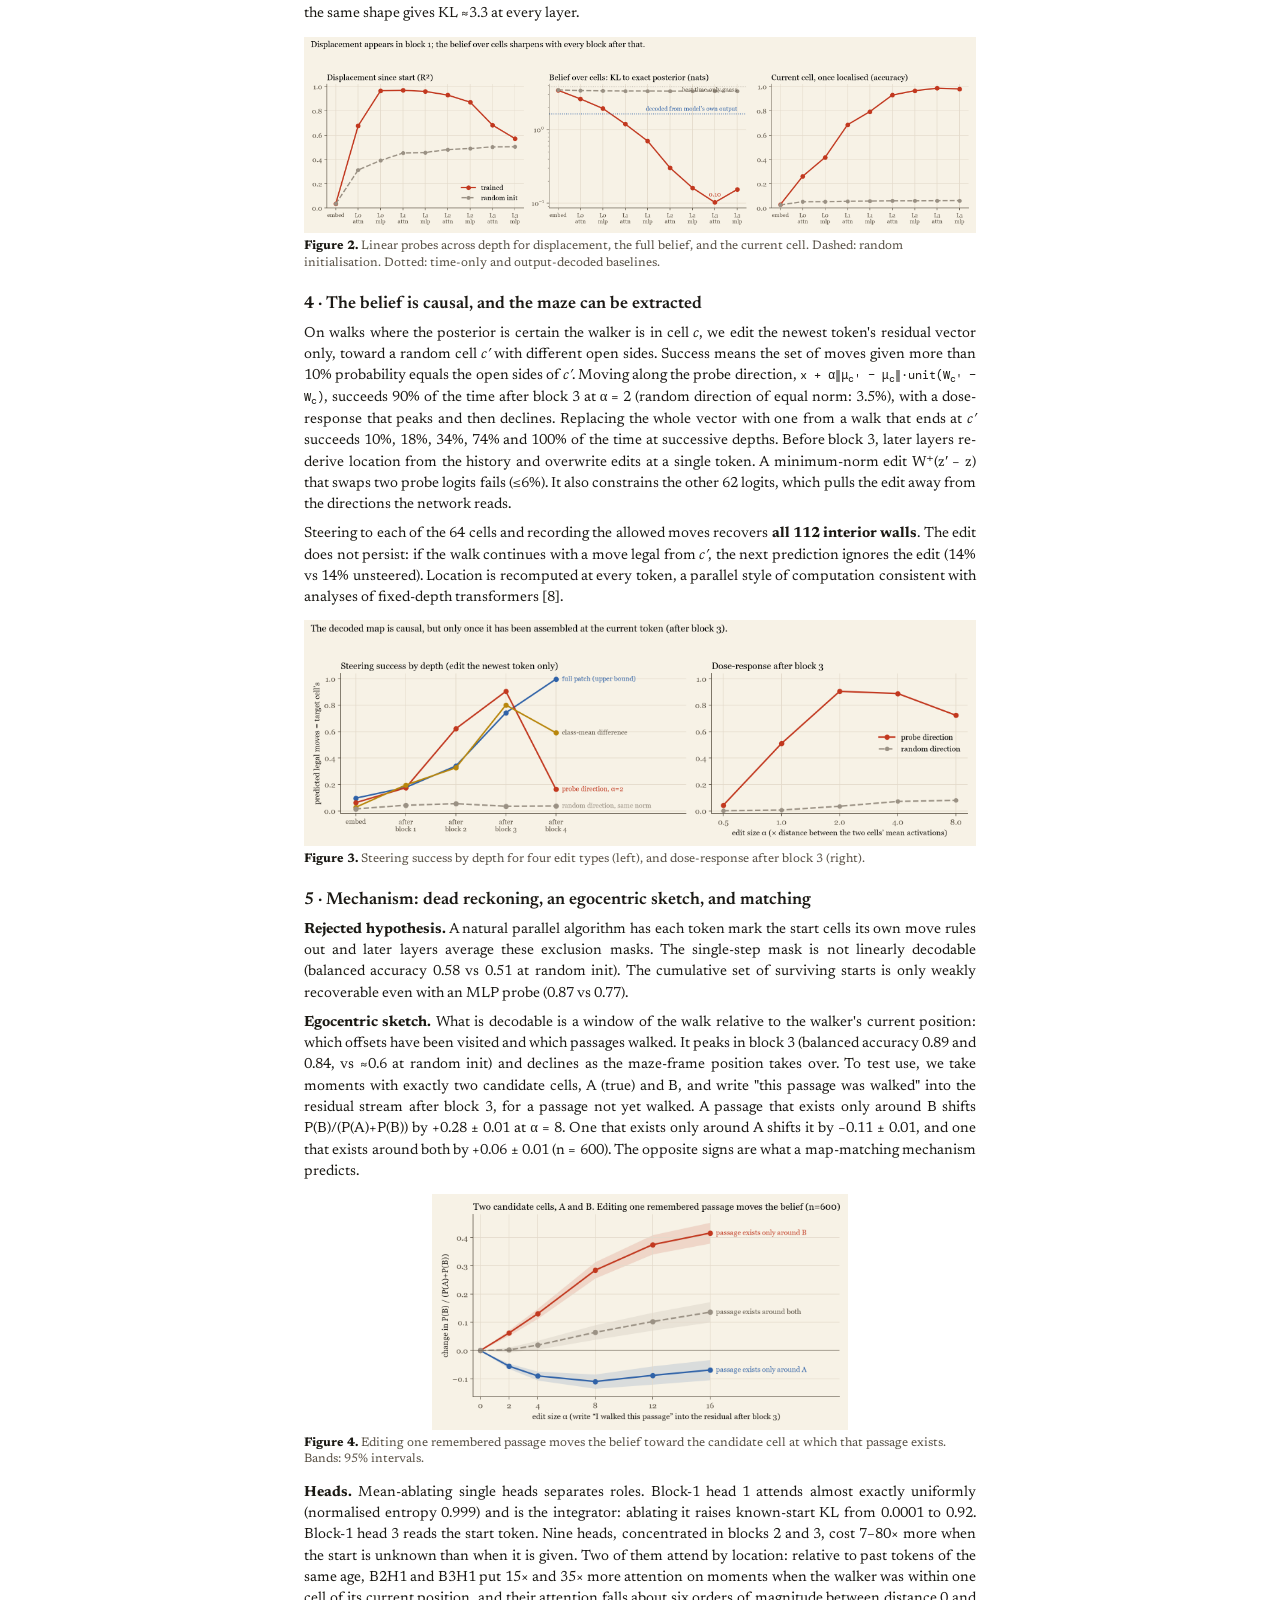
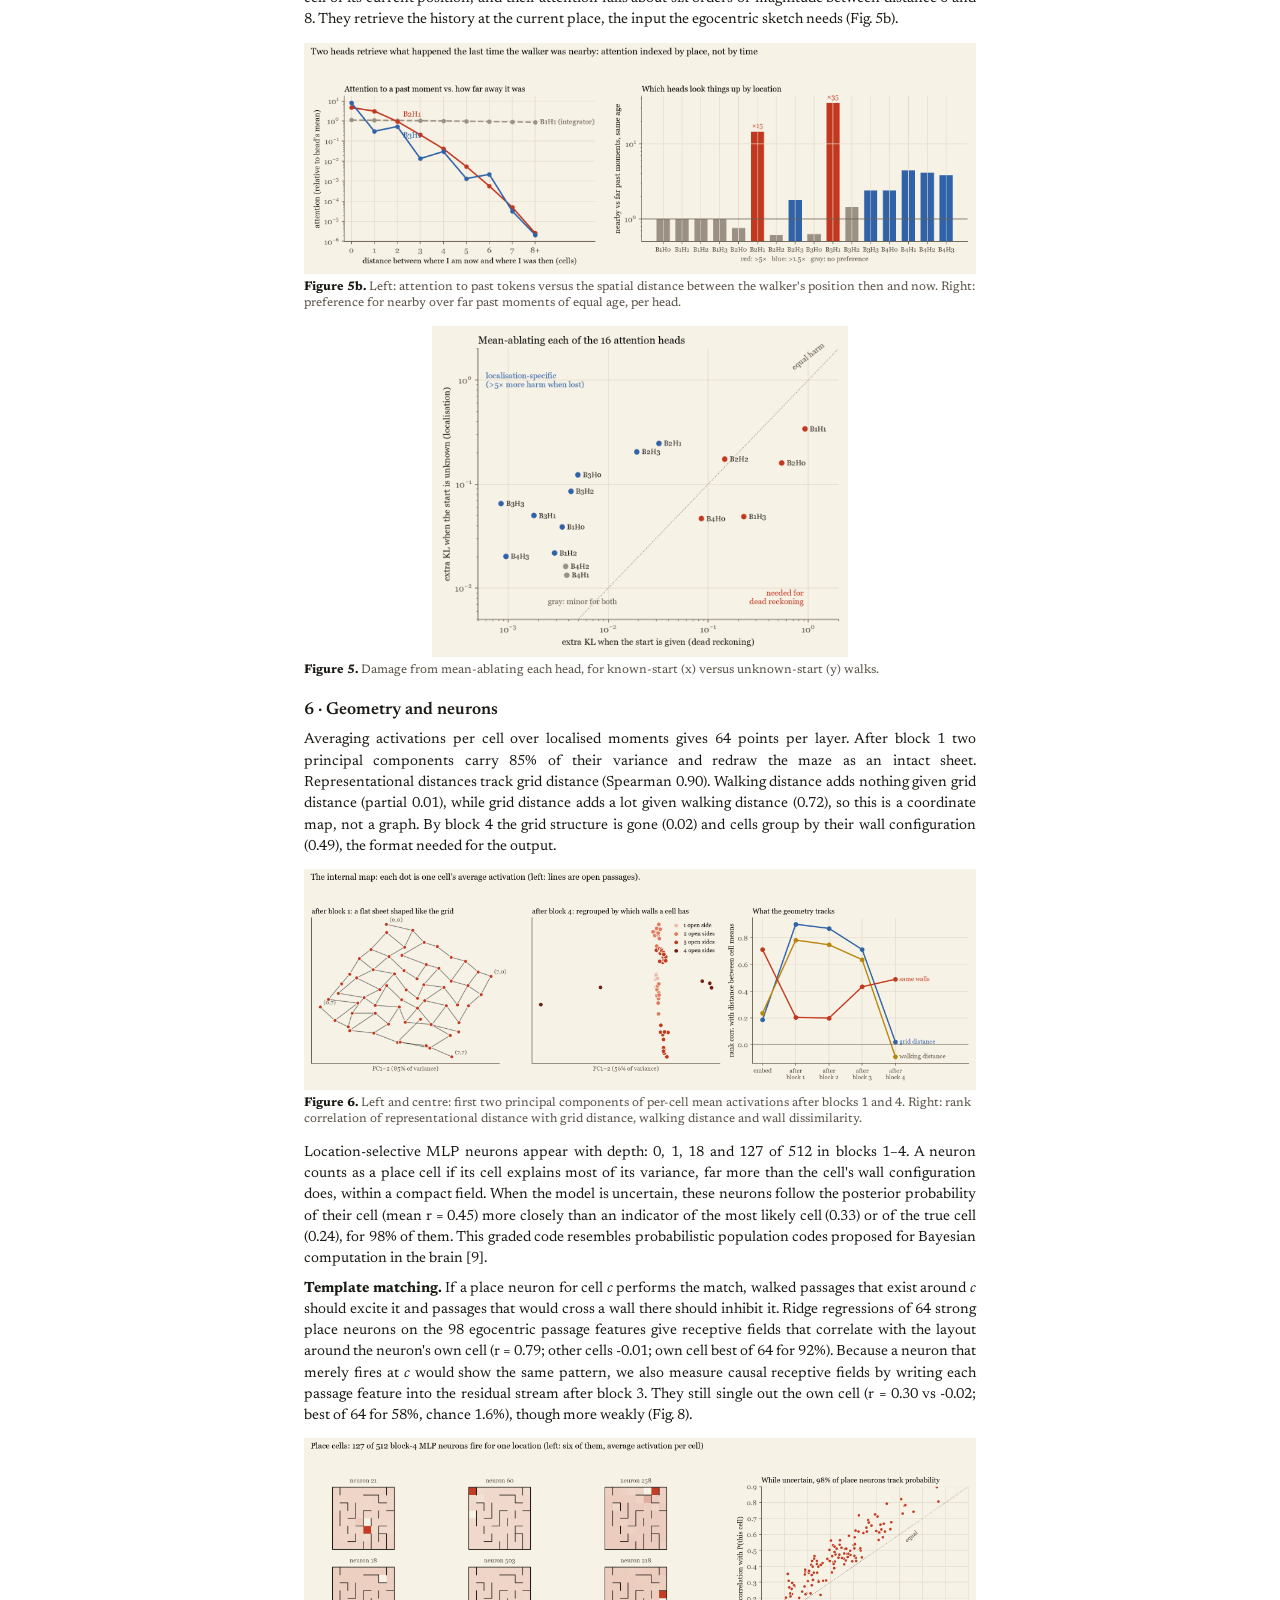
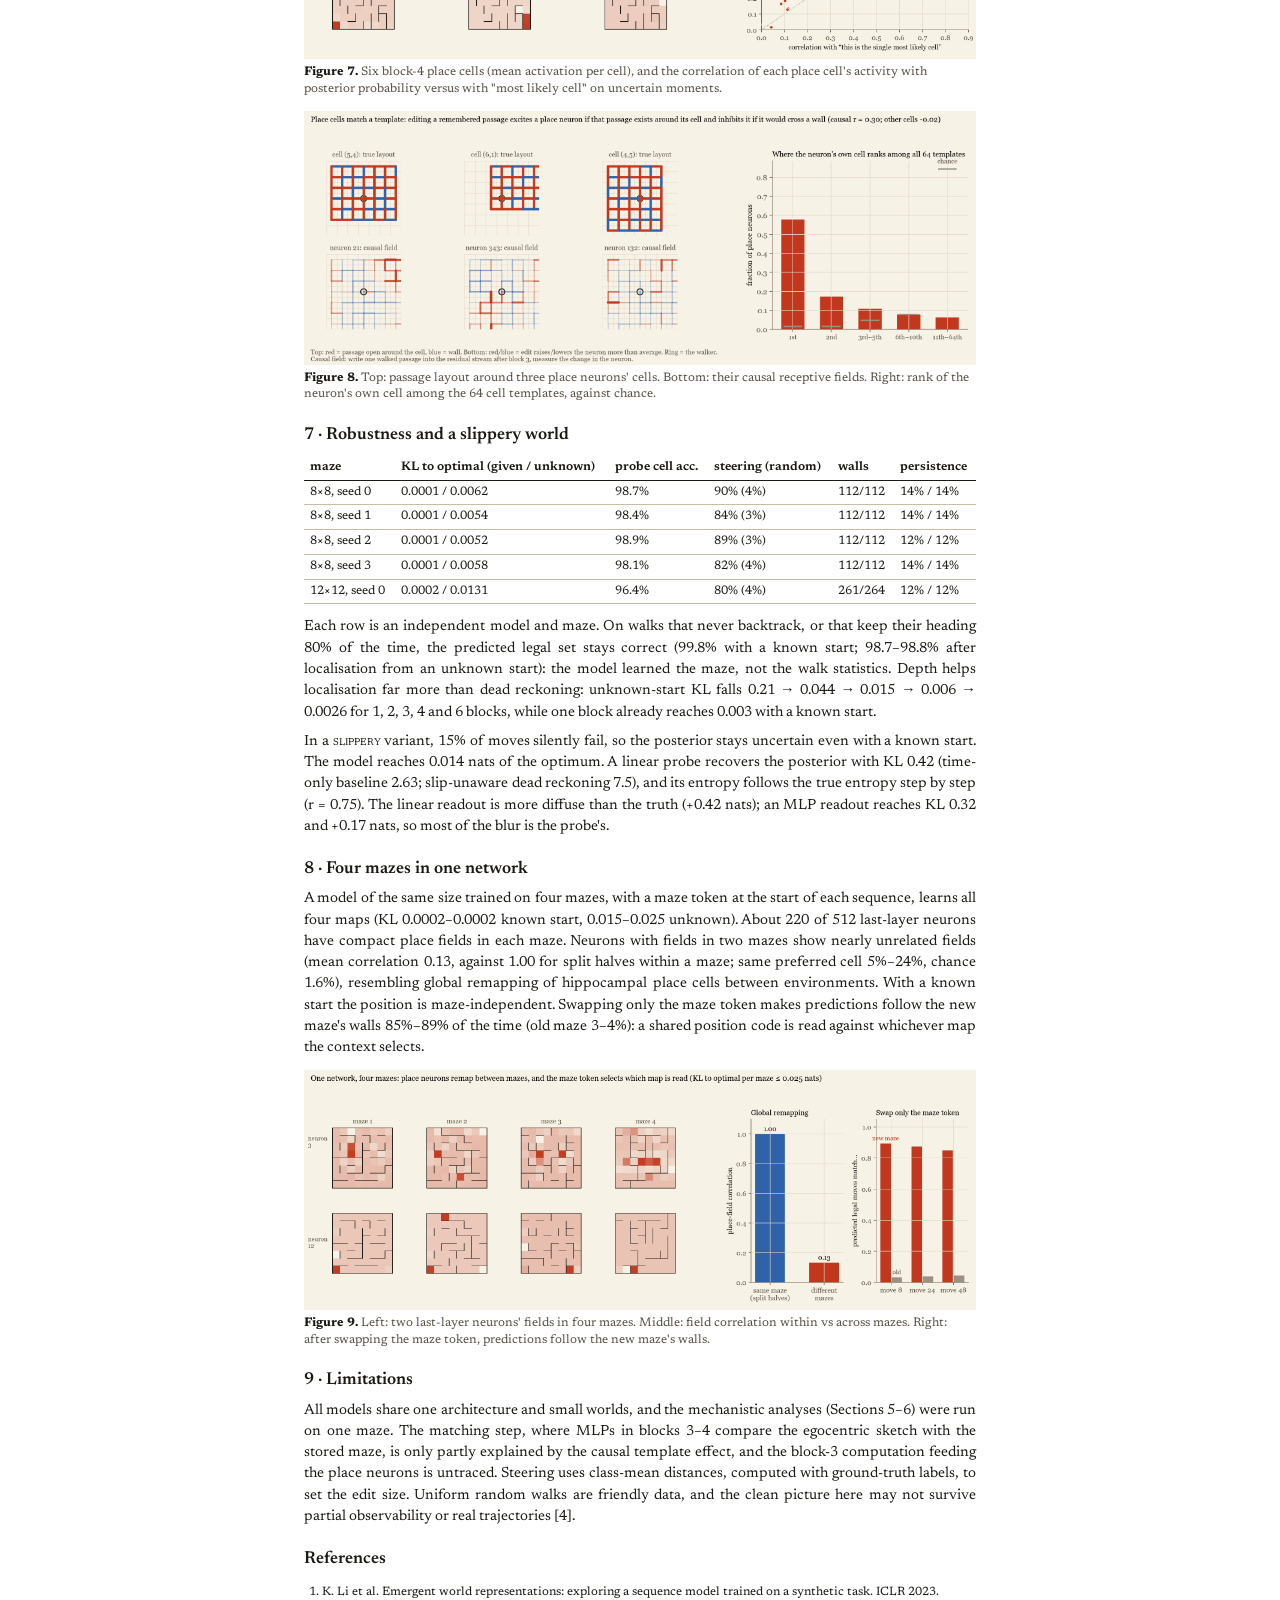
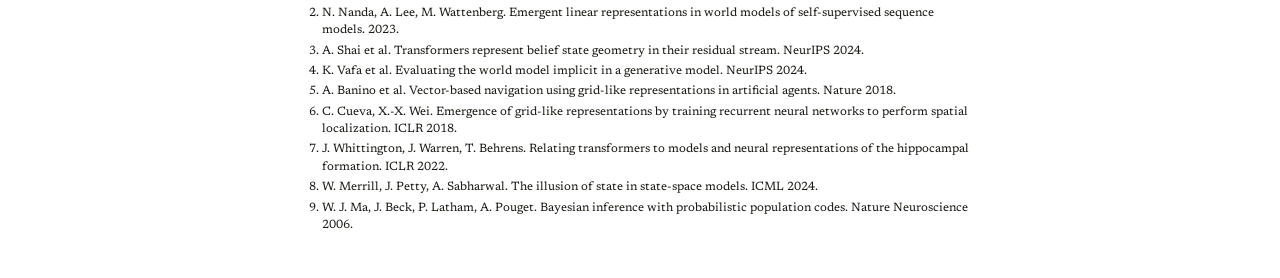
==== commit f56ca11b: "Place-indexed attention: two heads retrieve history by location (15x, 35x)" ====
--- a/docs/paper.html
+++ b/docs/paper.html
@@ -120,7 +120,12 @@
 candidate cell at which that passage exists. Bands: 95% intervals.</figcaption></figure>
 <p><b>Heads.</b> Mean-ablating single heads separates roles. Block-1 head 1 attends almost exactly uniformly (normalised entropy 0.999) and is
 the integrator: ablating it raises known-start KL from 0.0001 to 0.92. Block-1 head 3 reads the start token. Nine heads, concentrated in
-blocks 2 and 3, cost 7–80× more when the start is unknown than when it is given.</p>
+blocks 2 and 3, cost 7–80× more when the start is unknown than when it is given. Two of them attend by location: relative to
+past tokens of the same age, B2H1 and B3H1 put 15× and 35× more attention on moments when the walker was within one cell of its current
+position, and their attention falls about six orders of magnitude between distance 0 and 8. They retrieve the history at the current place,
+the input the egocentric sketch needs (Fig. 5b).</p>
+<figure><img src="figs/spatial_attention.png" alt=""><figcaption><b>Figure 5b.</b> Left: attention to past tokens versus the spatial distance
+between the walker's position then and now. Right: preference for nearby over far past moments of equal age, per head.</figcaption></figure>
 <figure class="half"><img src="figs/heads.png" alt=""><figcaption><b>Figure 5.</b> Damage from mean-ablating each head, for known-start
 (x) versus unknown-start (y) walks.</figcaption></figure>
 
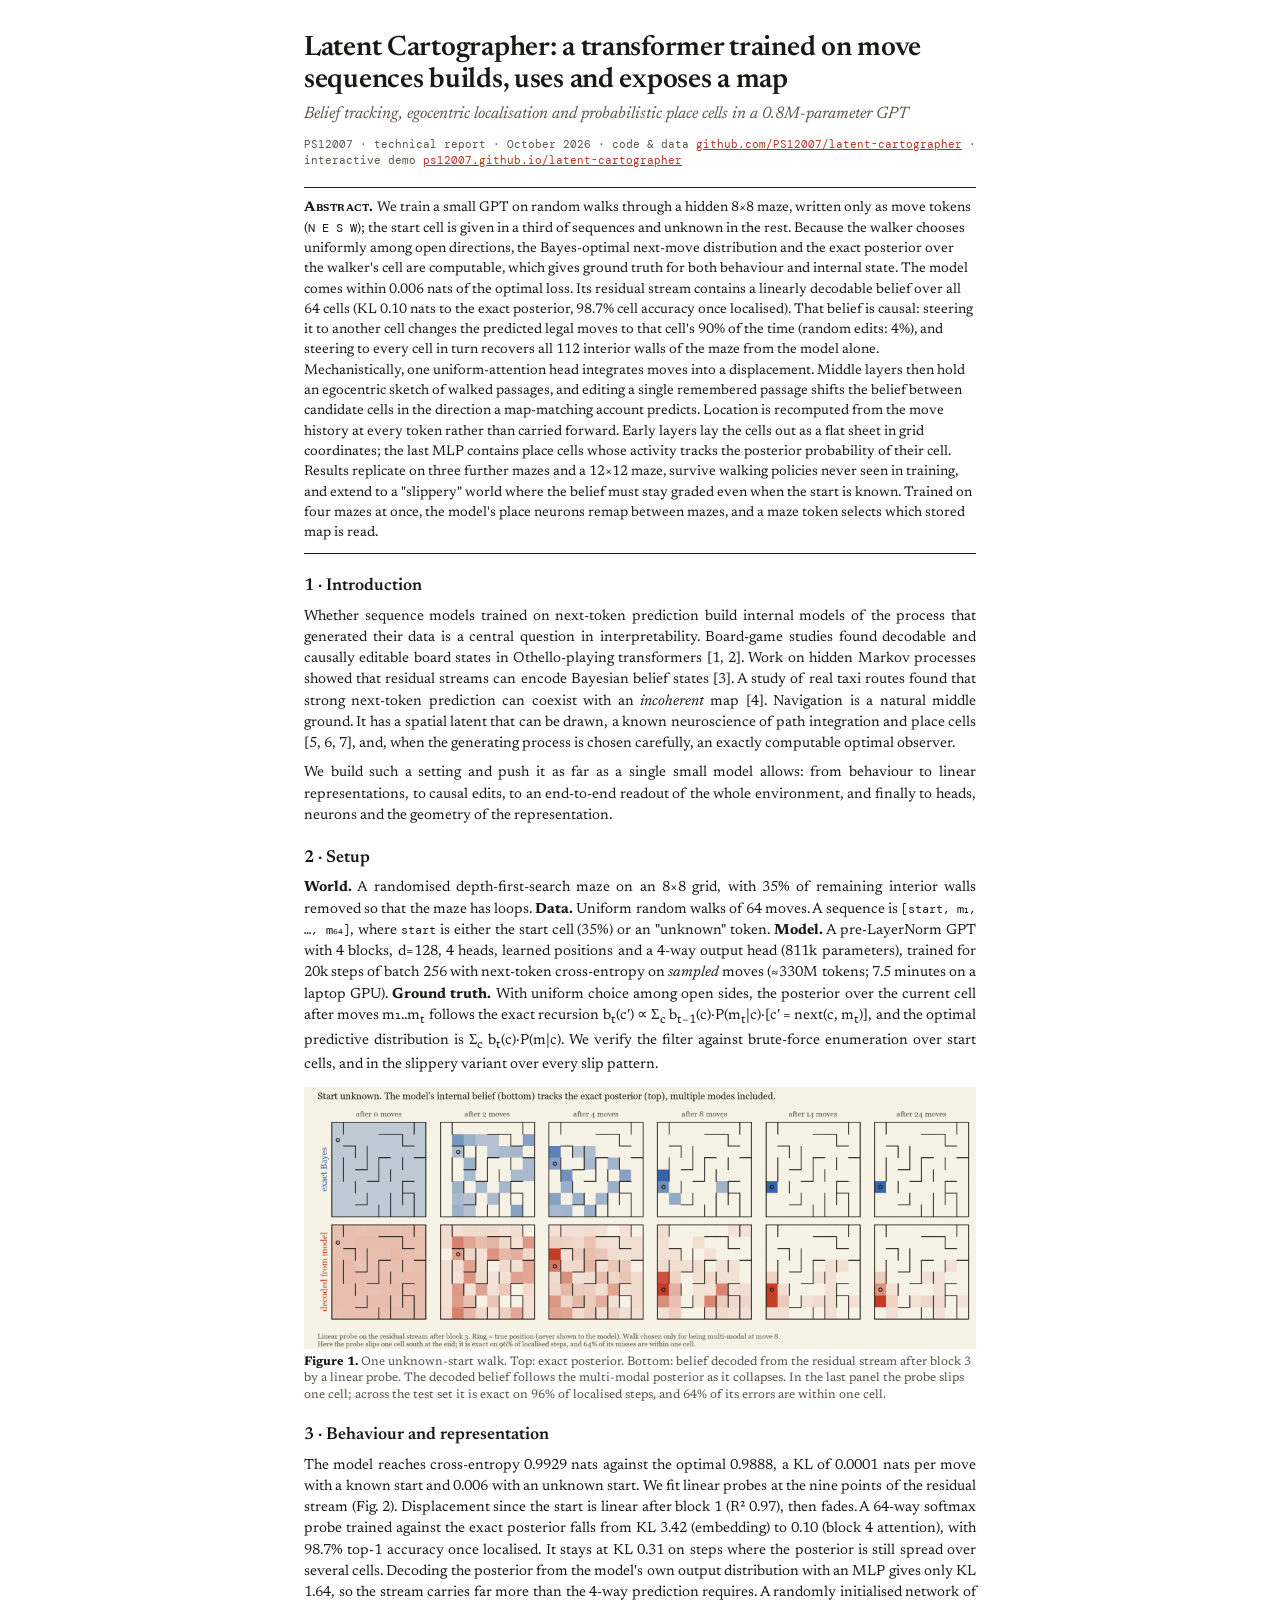
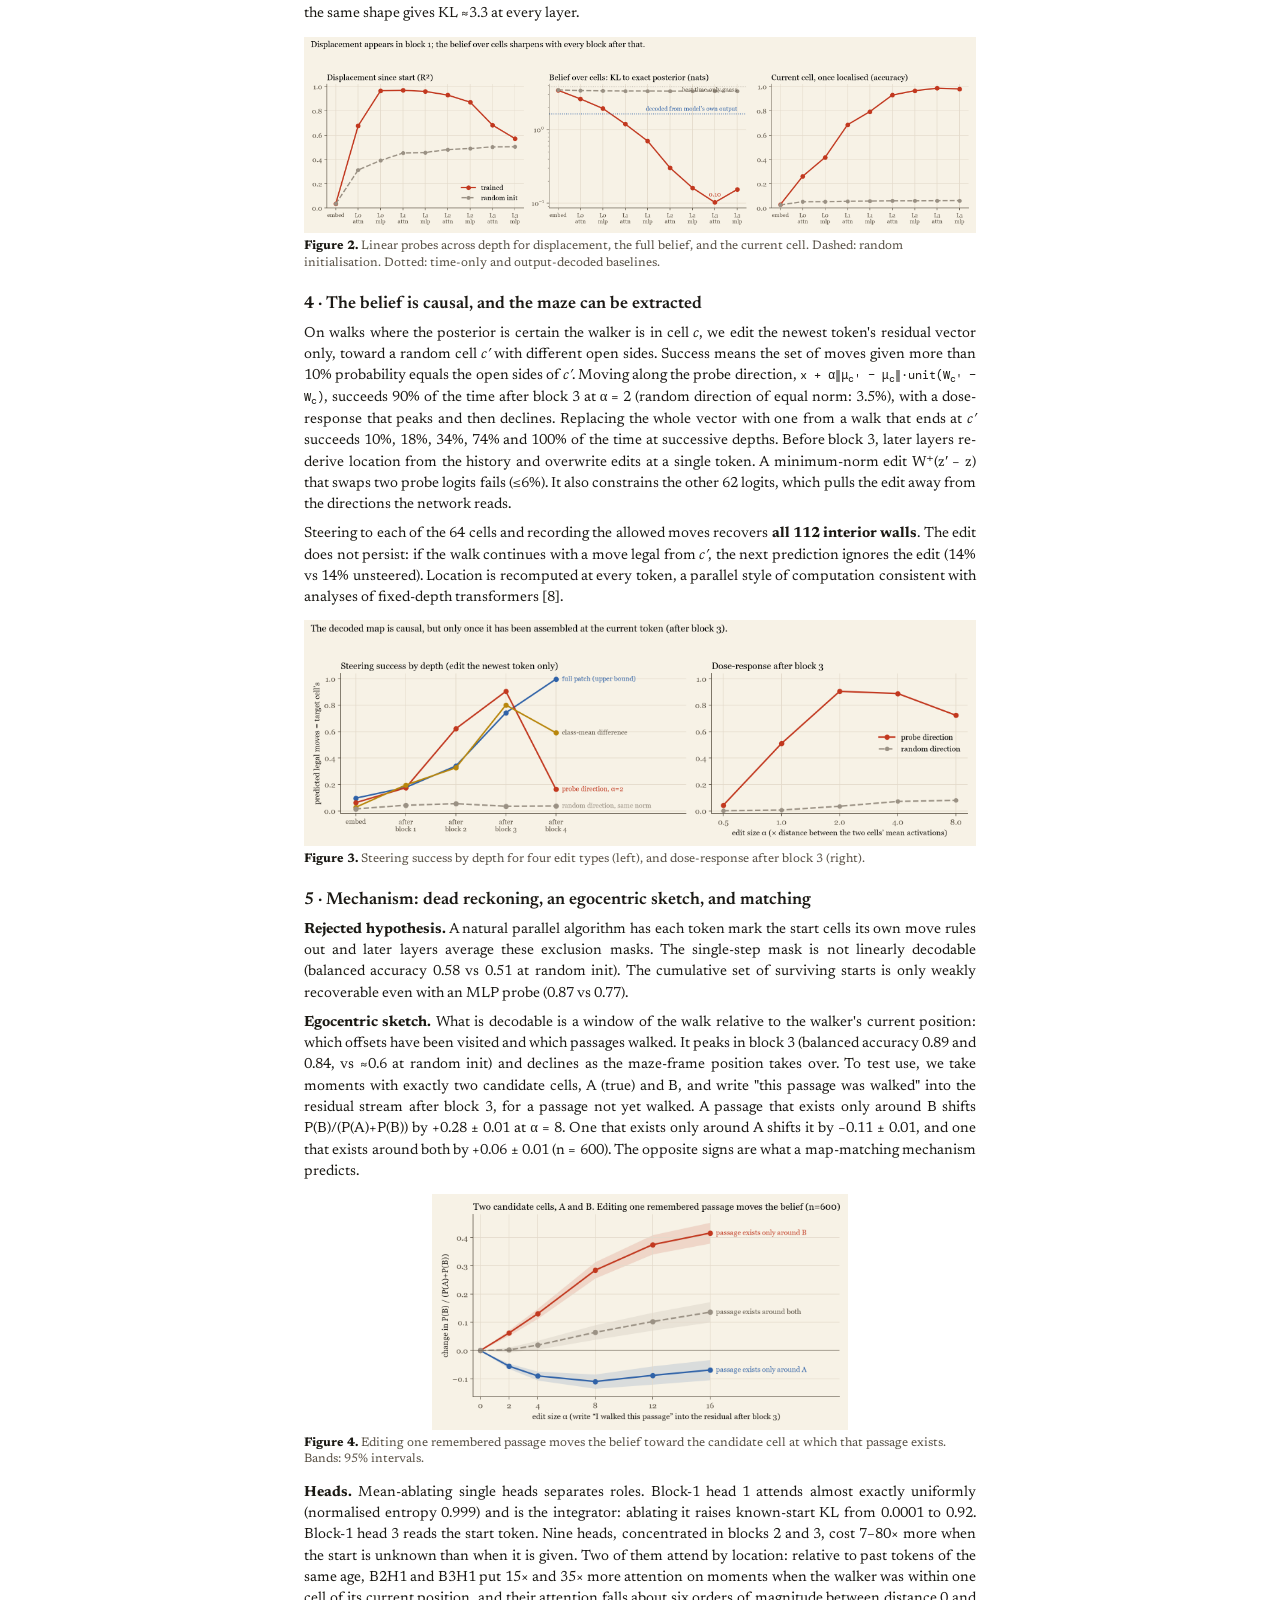
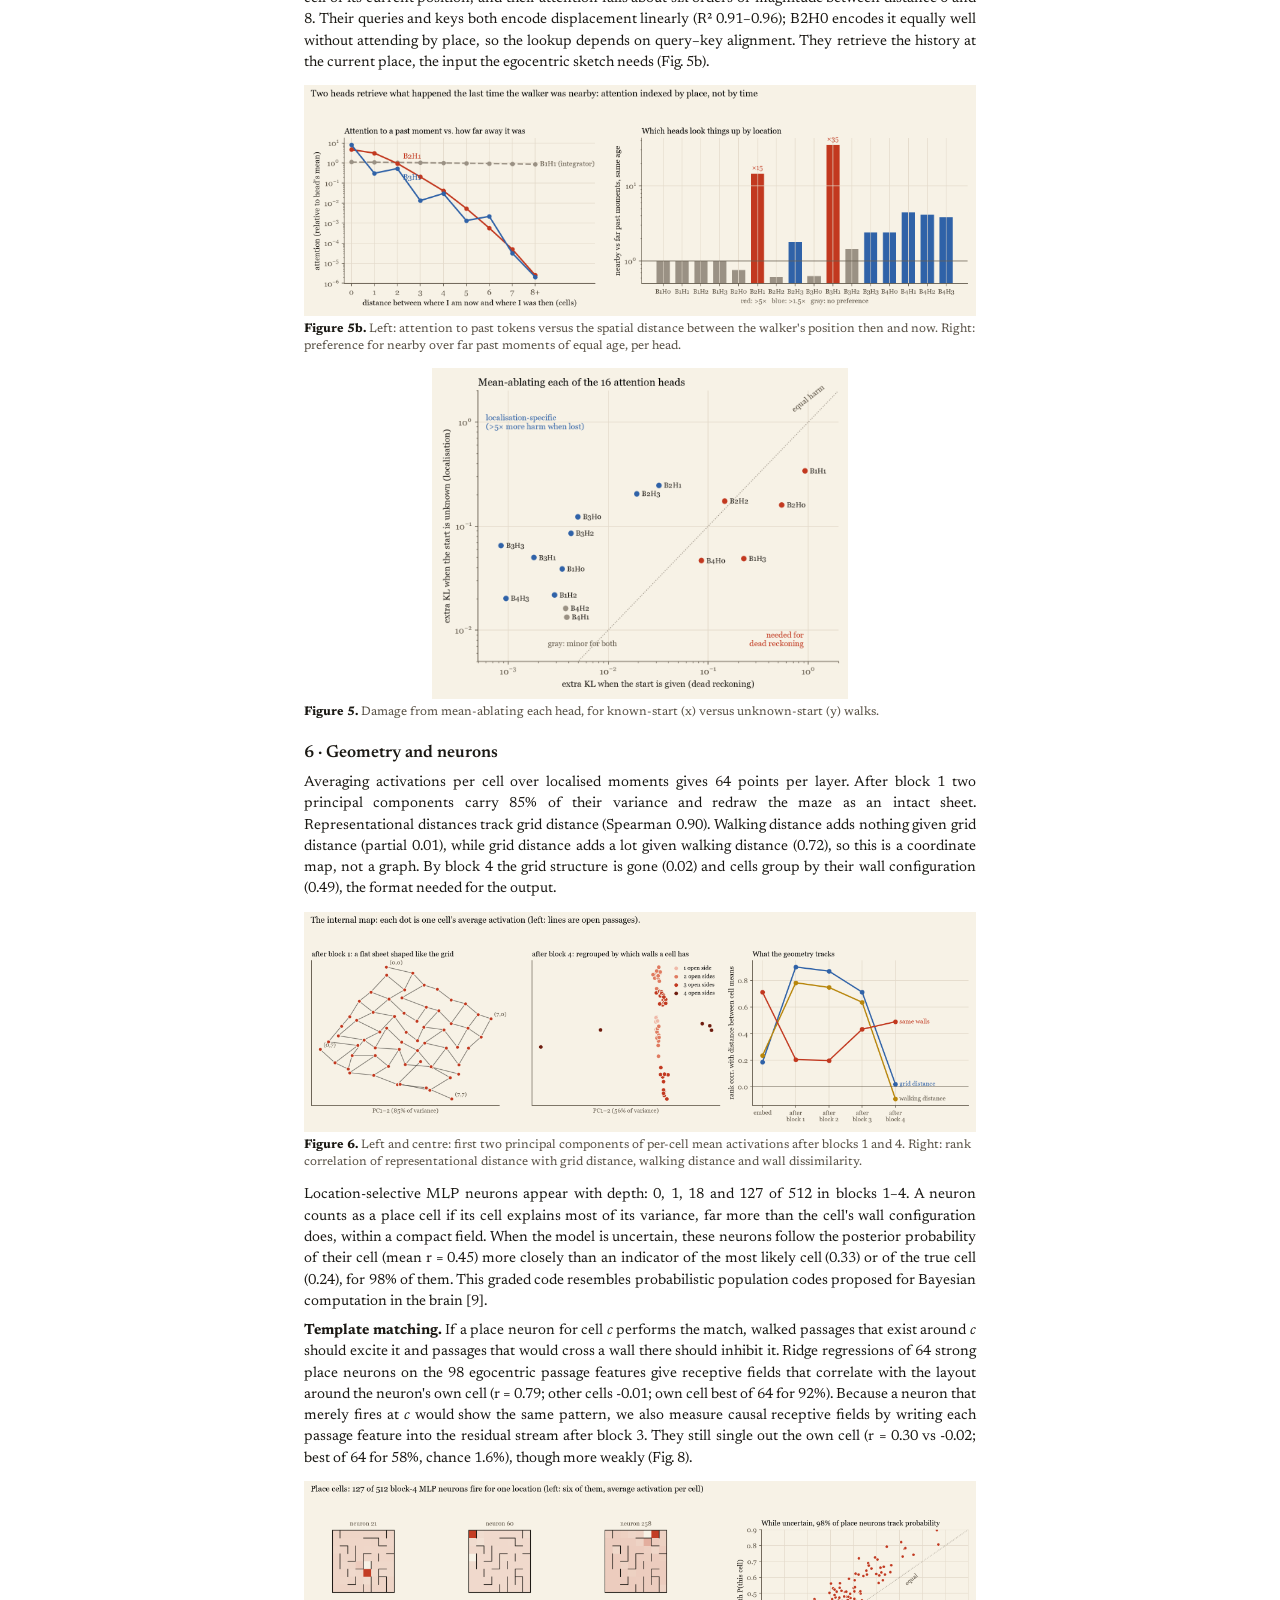
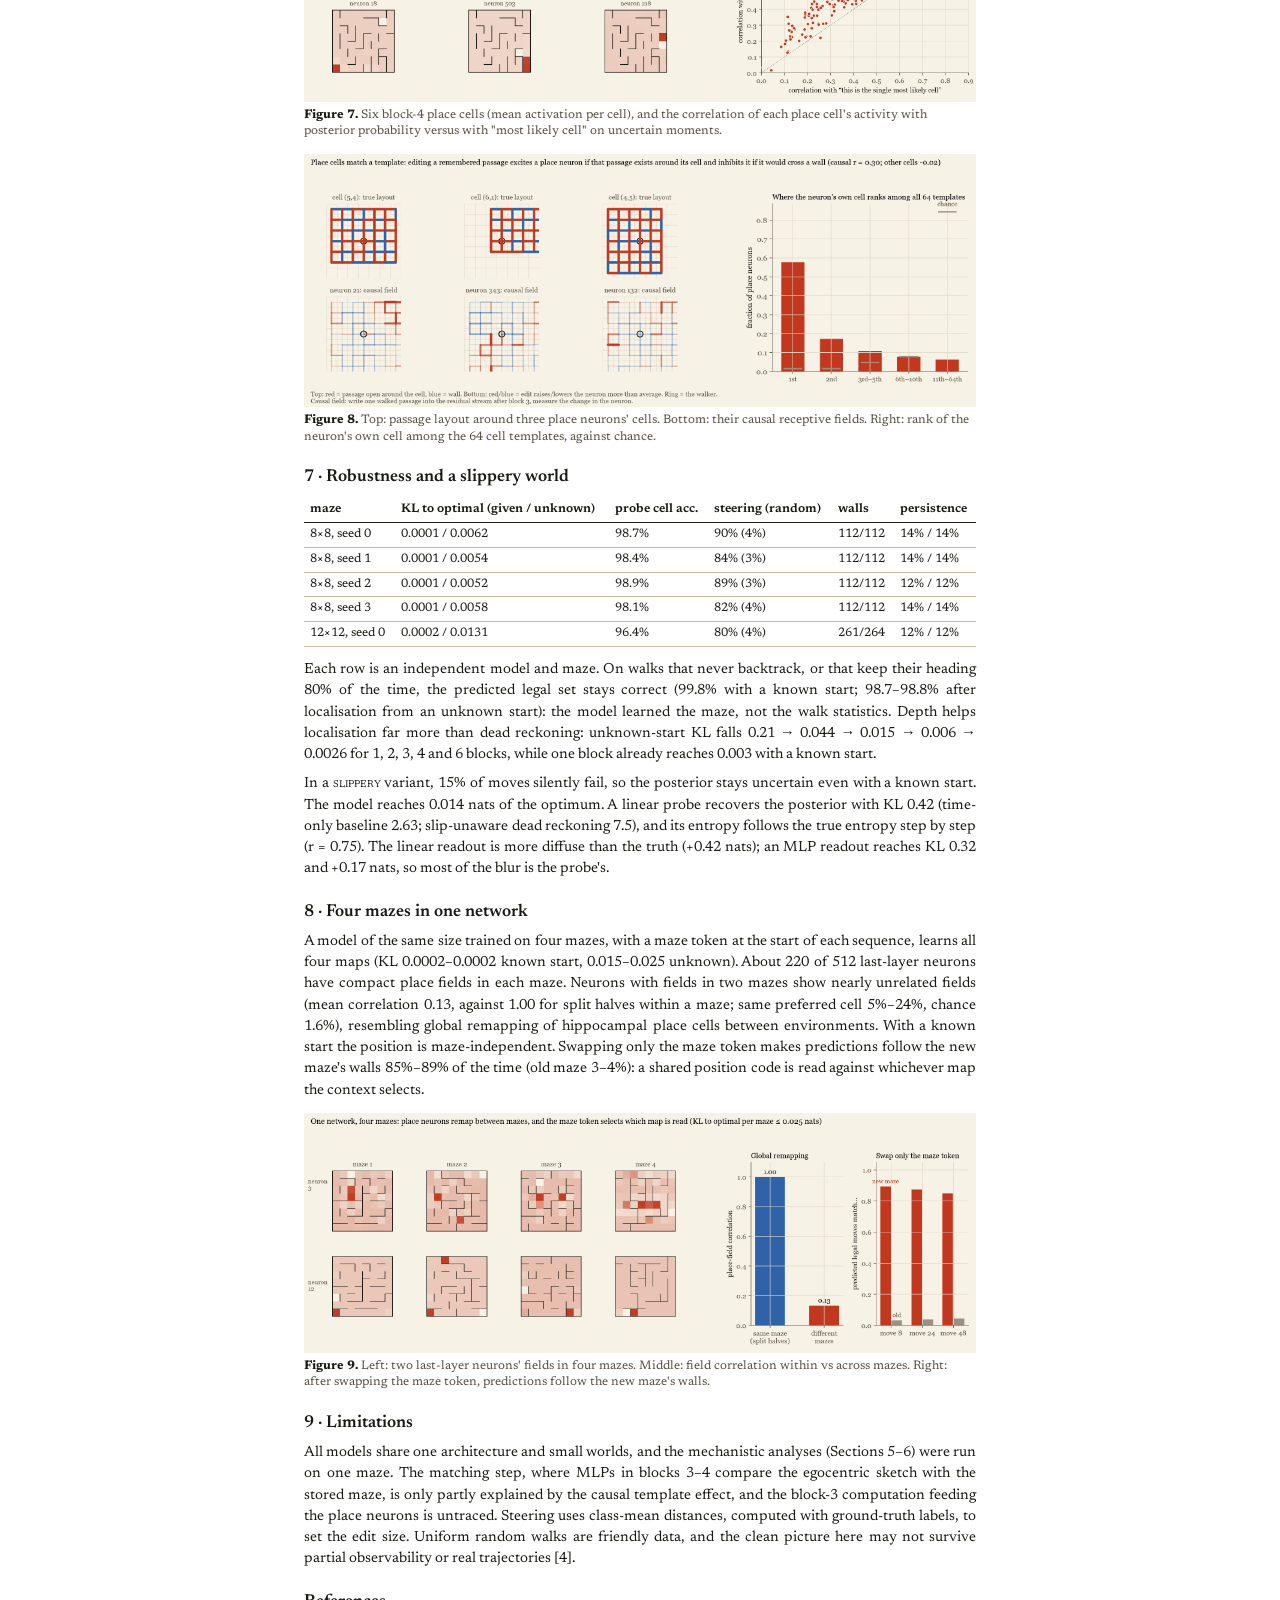
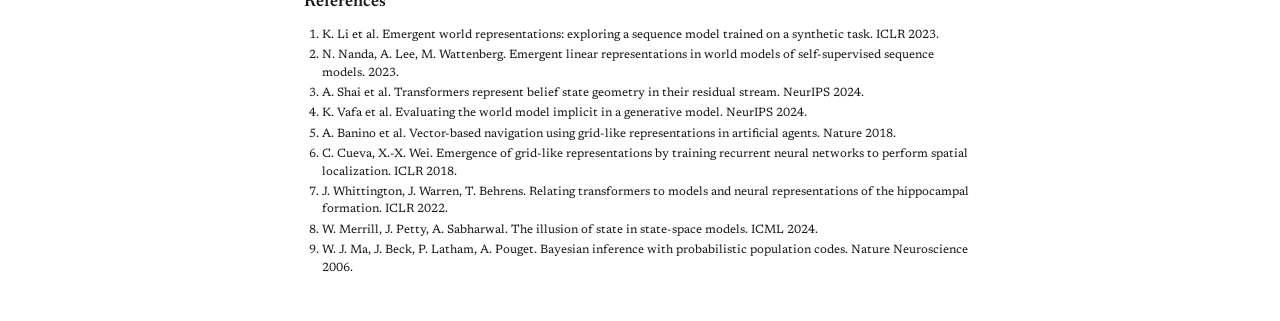
==== commit 2facc3de: "Verify place-indexed heads' queries/keys encode displacement (and note B2H0 counterexample)" ====
--- a/docs/paper.html
+++ b/docs/paper.html
@@ -122,7 +122,7 @@
 the integrator: ablating it raises known-start KL from 0.0001 to 0.92. Block-1 head 3 reads the start token. Nine heads, concentrated in
 blocks 2 and 3, cost 7–80× more when the start is unknown than when it is given. Two of them attend by location: relative to
 past tokens of the same age, B2H1 and B3H1 put 15× and 35× more attention on moments when the walker was within one cell of its current
-position, and their attention falls about six orders of magnitude between distance 0 and 8. They retrieve the history at the current place,
+position, and their attention falls about six orders of magnitude between distance 0 and 8. Their queries and keys both encode displacement linearly (R² 0.91–0.96); B2H0 encodes it equally well without attending by place, so the lookup depends on query–key alignment. They retrieve the history at the current place,
 the input the egocentric sketch needs (Fig. 5b).</p>
 <figure><img src="figs/spatial_attention.png" alt=""><figcaption><b>Figure 5b.</b> Left: attention to past tokens versus the spatial distance
 between the walker's position then and now. Right: preference for nearby over far past moments of equal age, per head.</figcaption></figure>
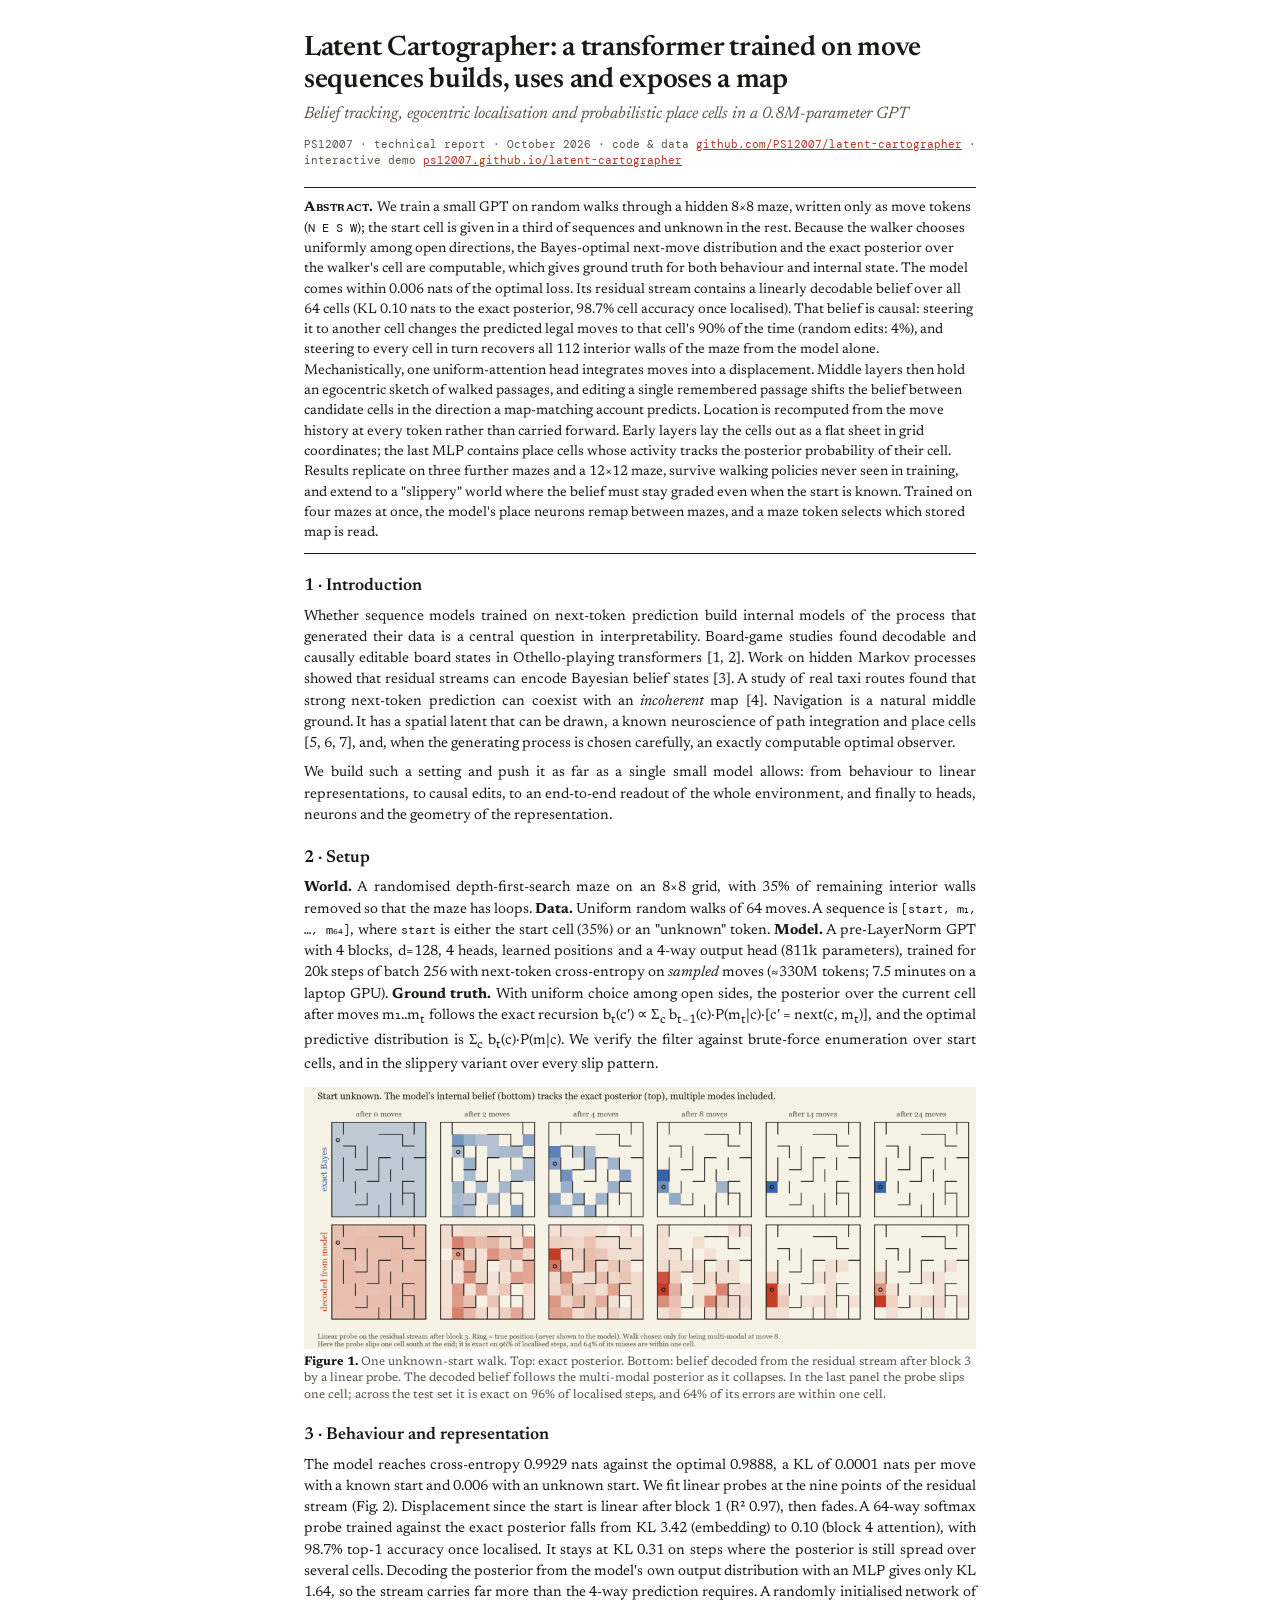
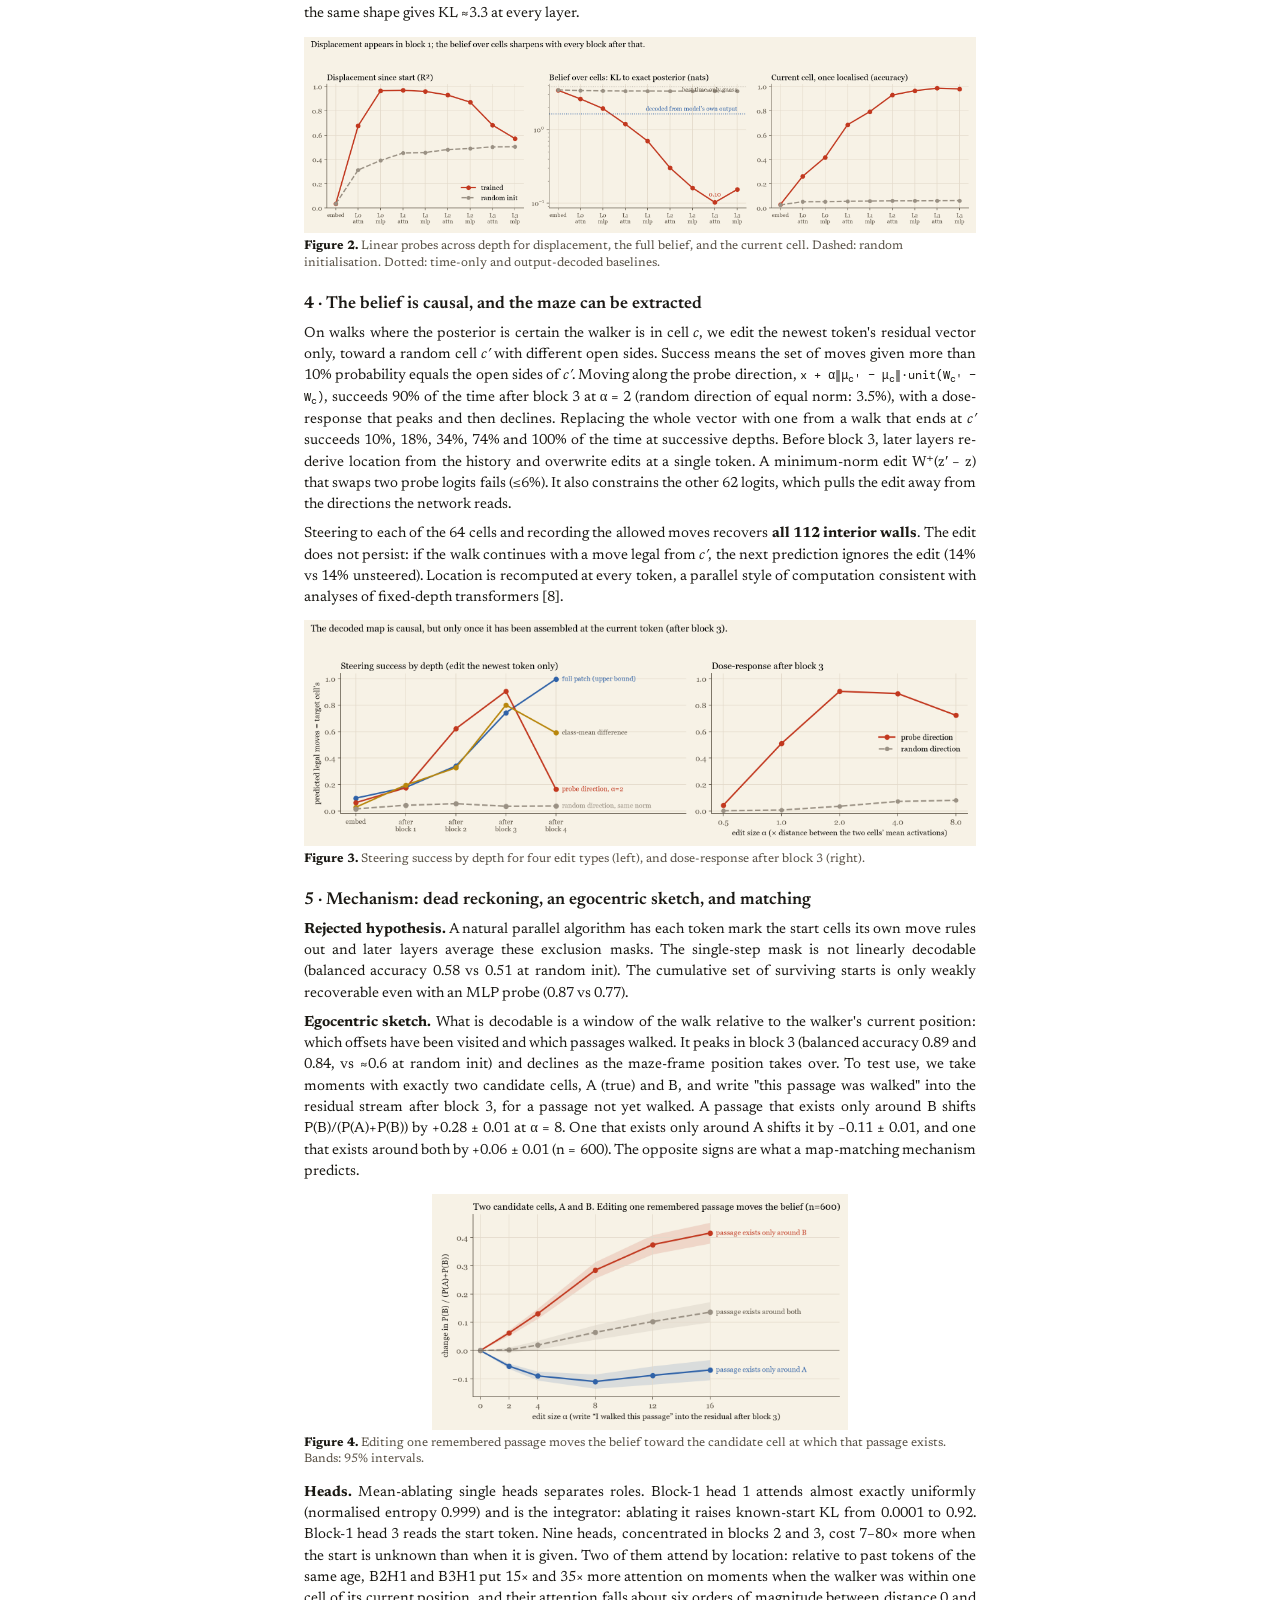
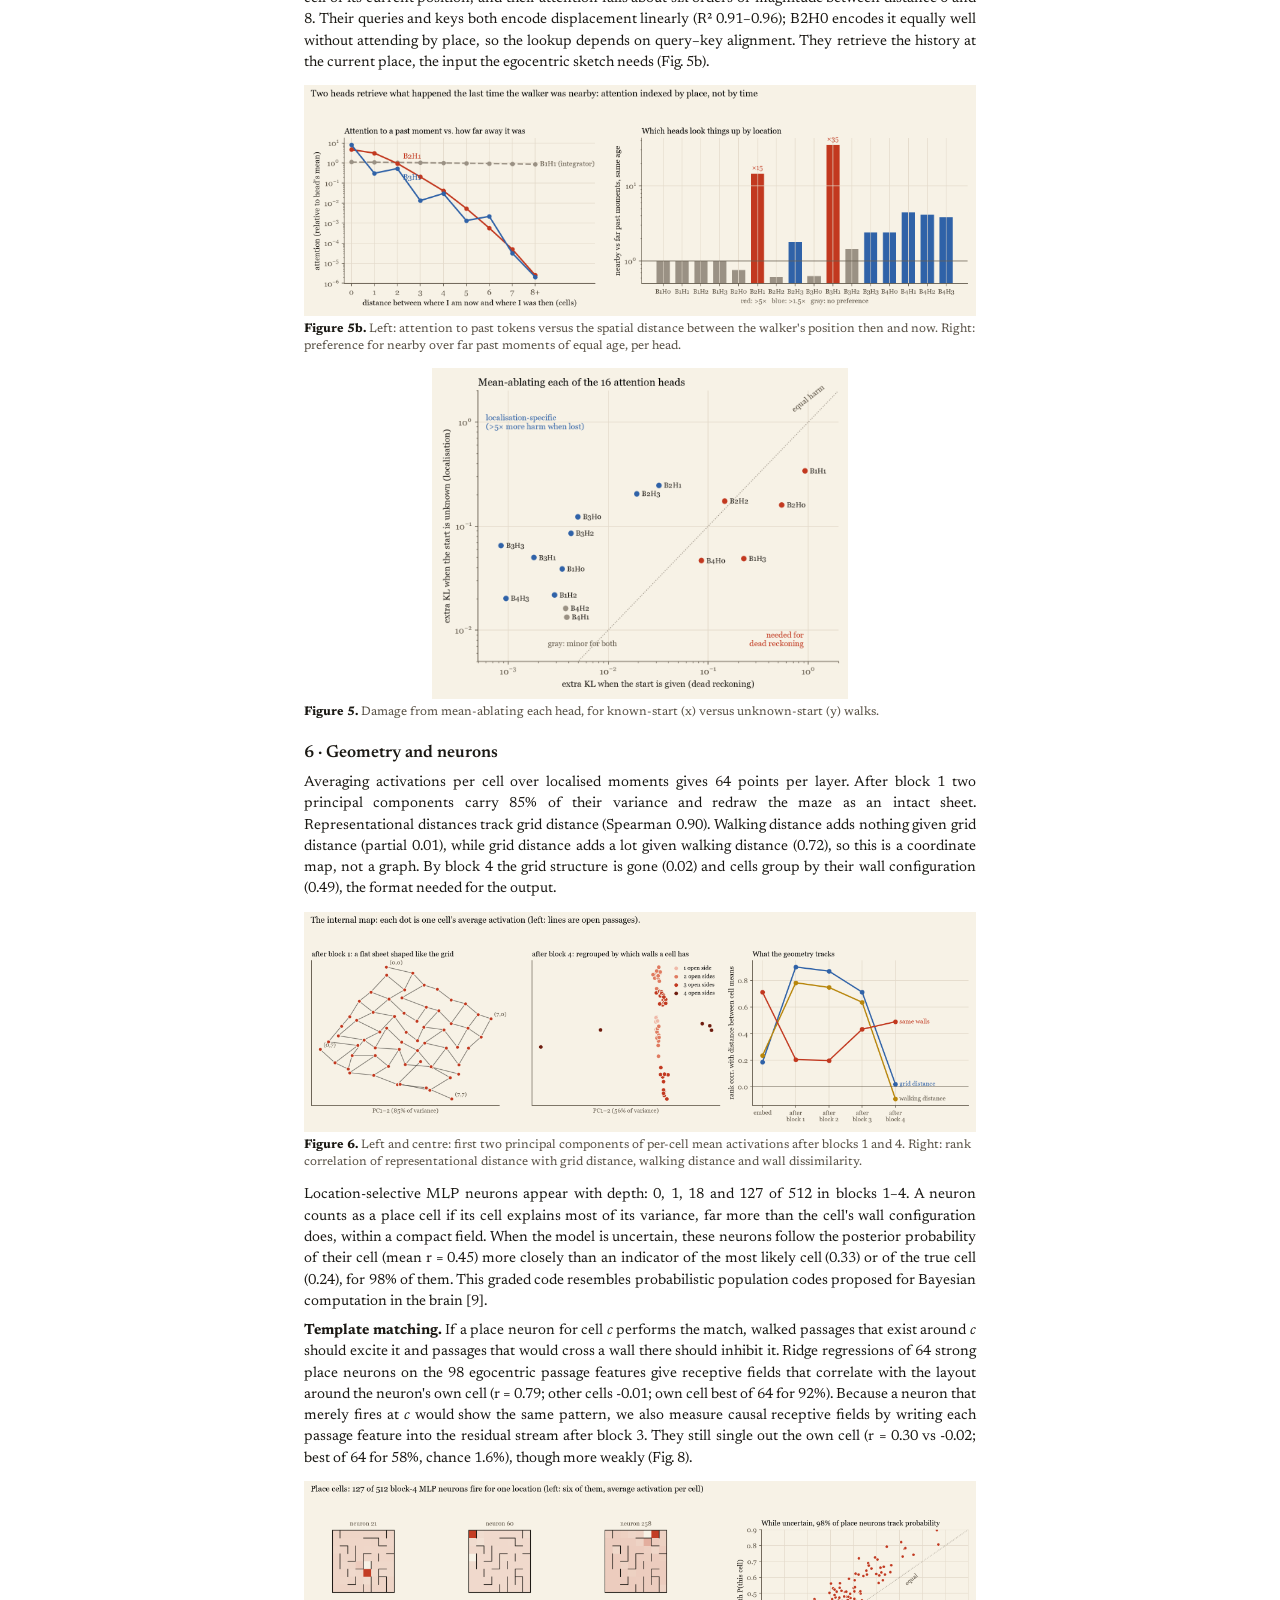
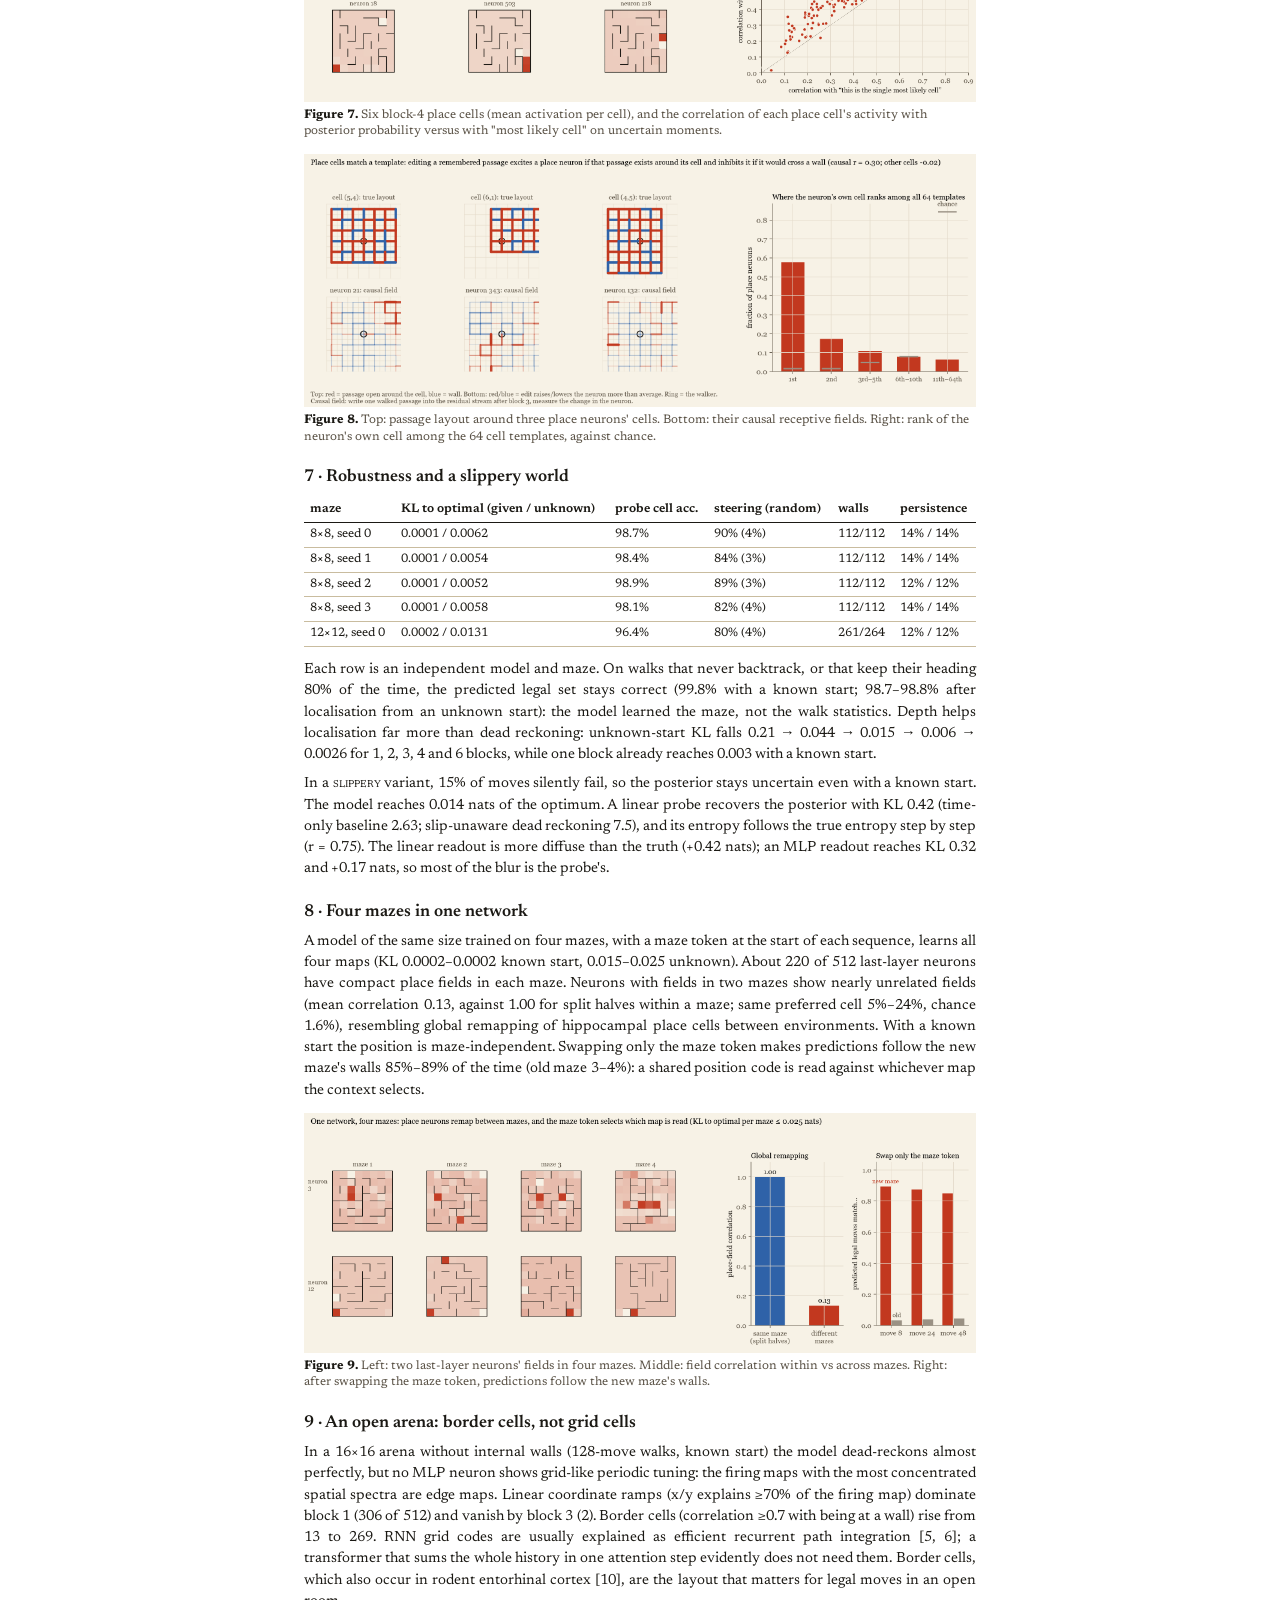
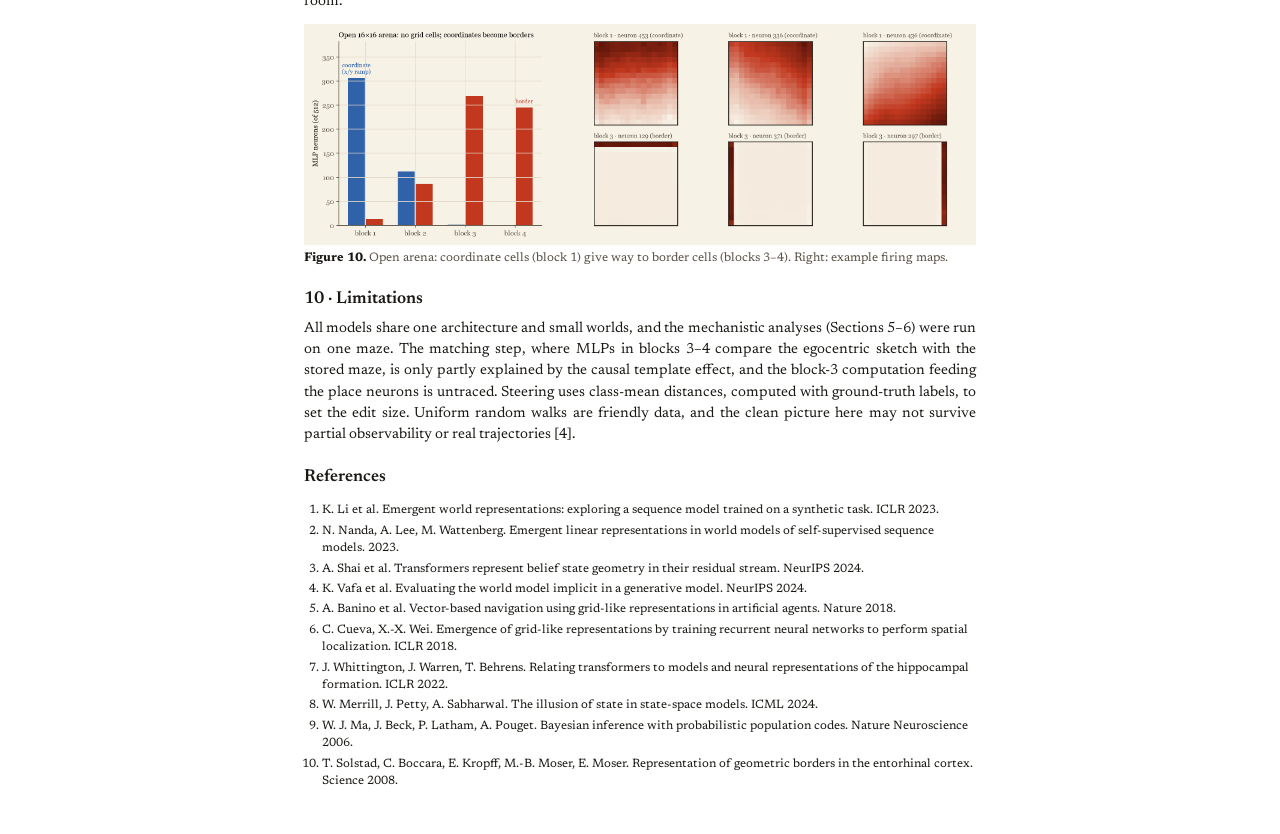
==== commit c5b27be5: "Open arena: no grid cells; coordinate cells hand over to border cells" ====
--- a/docs/paper.html
+++ b/docs/paper.html
@@ -182,7 +182,17 @@
 <figure><img src="figs/multimaze.png" alt=""><figcaption><b>Figure 9.</b> Left: two last-layer neurons' fields in four mazes. Middle: field
 correlation within vs across mazes. Right: after swapping the maze token, predictions follow the new maze's walls.</figcaption></figure>
 
-<h2>9 · Limitations</h2>
+<h2>9 · An open arena: border cells, not grid cells</h2>
+<p>In a 16×16 arena without internal walls (128-move walks, known start) the model dead-reckons almost perfectly, but no MLP neuron shows
+grid-like periodic tuning: the firing maps with the most concentrated spatial spectra are edge maps. Linear coordinate ramps
+(x/y explains ≥70% of the firing map) dominate block 1 (306 of 512) and vanish by block 3 (2). Border cells (correlation ≥0.7 with being at a
+wall) rise from 13 to 269. RNN grid codes are usually explained as efficient recurrent path integration [5, 6]; a transformer that sums the whole
+history in one attention step evidently does not need them. Border cells, which also occur in rodent entorhinal cortex [10], are the
+layout that matters for legal moves in an open room.</p>
+<figure><img src="figs/arena.png" alt=""><figcaption><b>Figure 10.</b> Open arena: coordinate cells (block 1) give way to border cells (blocks 3–4).
+Right: example firing maps.</figcaption></figure>
+
+<h2>10 · Limitations</h2>
 <p>All models share one architecture and small worlds, and the mechanistic analyses (Sections 5–6) were run on one maze. The matching step,
 where MLPs in blocks 3–4 compare the egocentric sketch with the stored maze, is only partly explained by the causal template effect, and the block-3 computation feeding the place neurons is untraced. Steering uses
 class-mean distances, computed with ground-truth labels, to set the edit size. Uniform random walks are friendly data, and the clean picture
@@ -199,6 +209,7 @@
 <li>J. Whittington, J. Warren, T. Behrens. Relating transformers to models and neural representations of the hippocampal formation. ICLR 2022.</li>
 <li>W. Merrill, J. Petty, A. Sabharwal. The illusion of state in state-space models. ICML 2024.</li>
 <li>W. J. Ma, J. Beck, P. Latham, A. Pouget. Bayesian inference with probabilistic population codes. Nature Neuroscience 2006.</li>
+<li>T. Solstad, C. Boccara, E. Kropff, M.-B. Moser, E. Moser. Representation of geometric borders in the entorhinal cortex. Science 2008.</li>
 </ol>
 </body>
 </html>
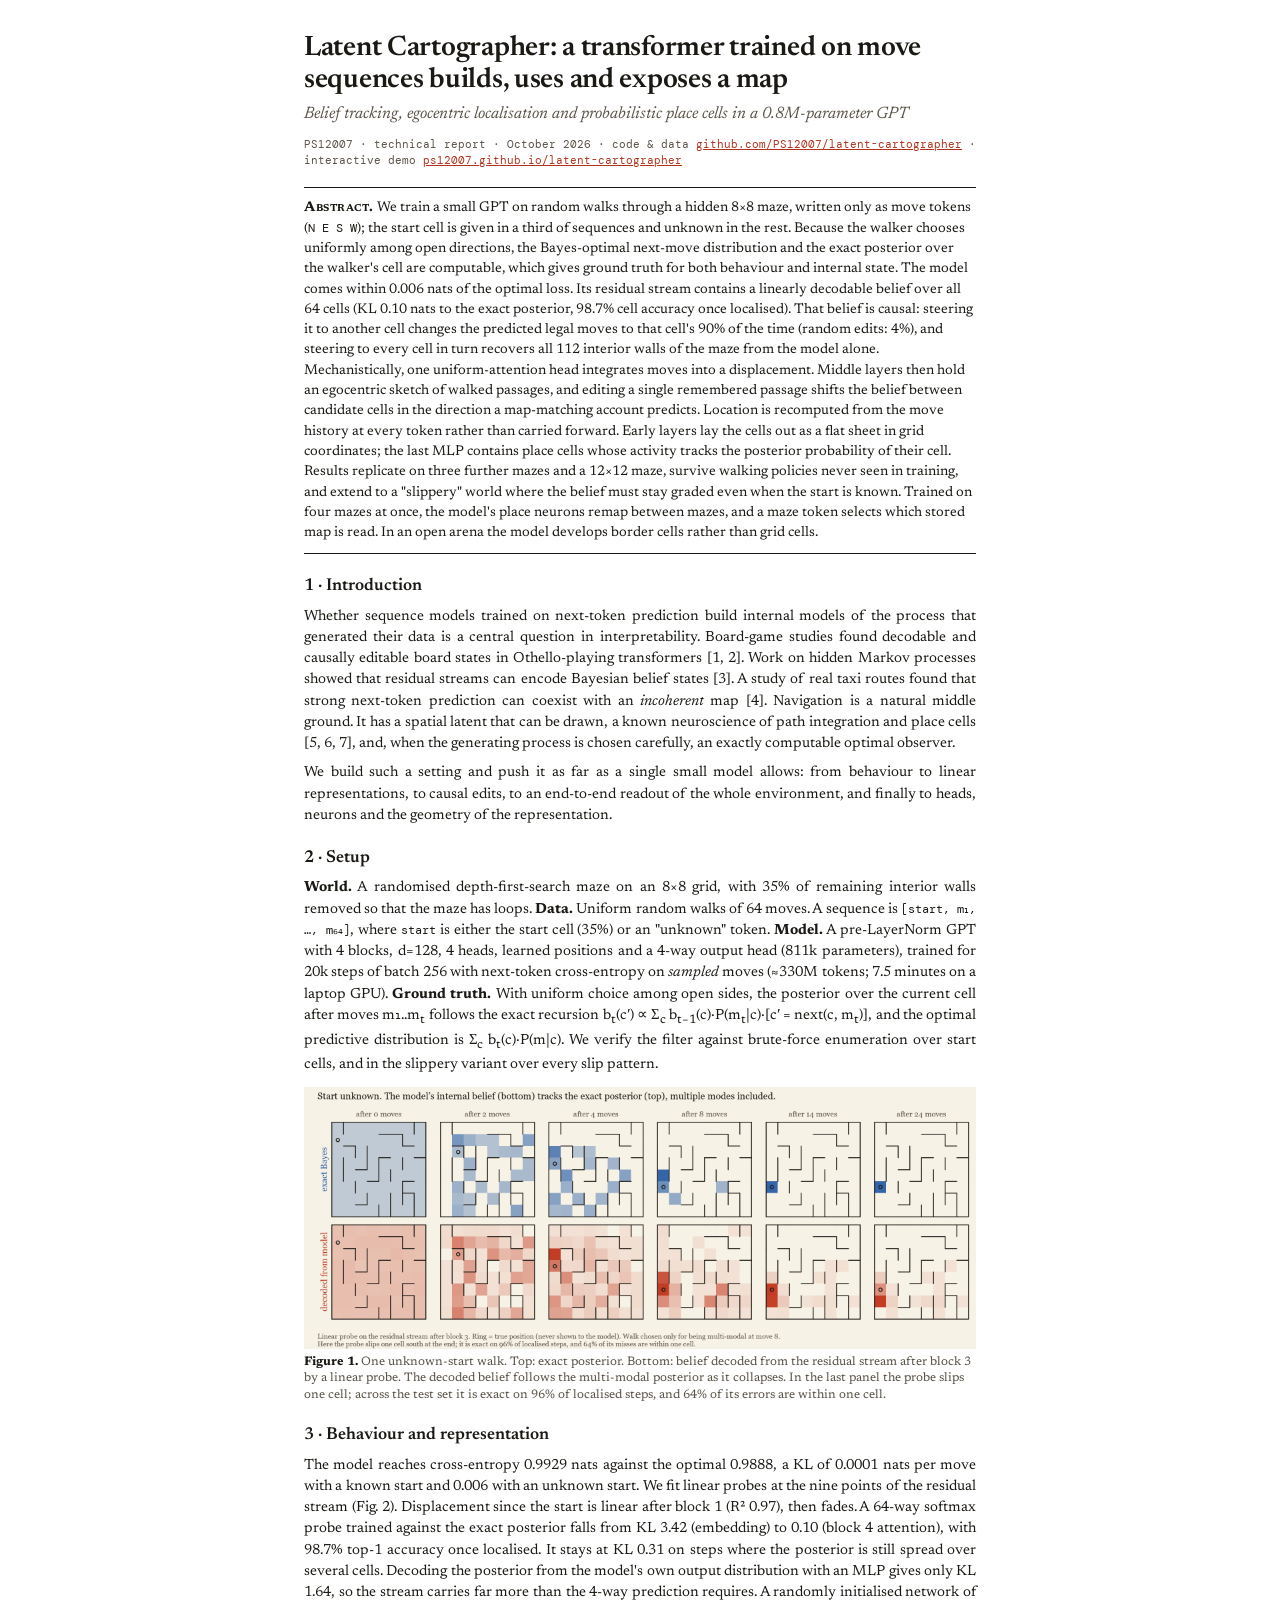
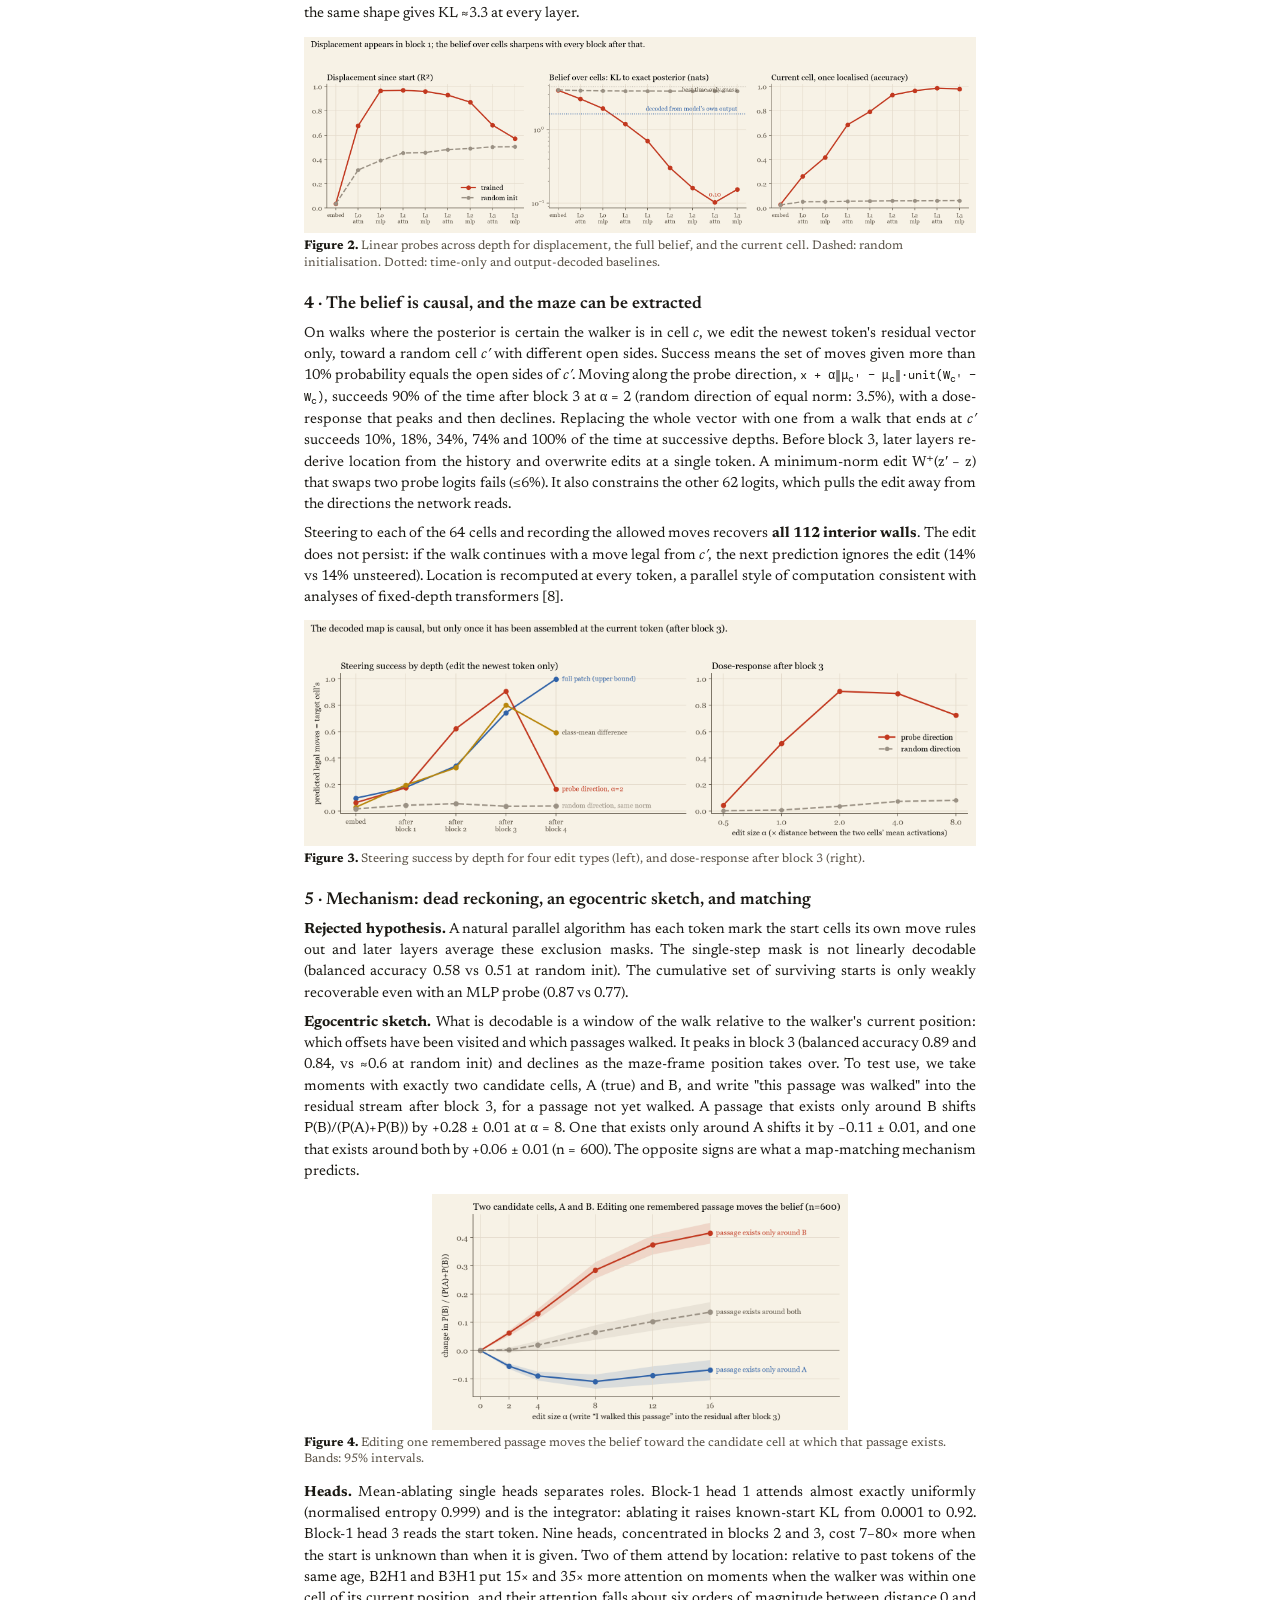
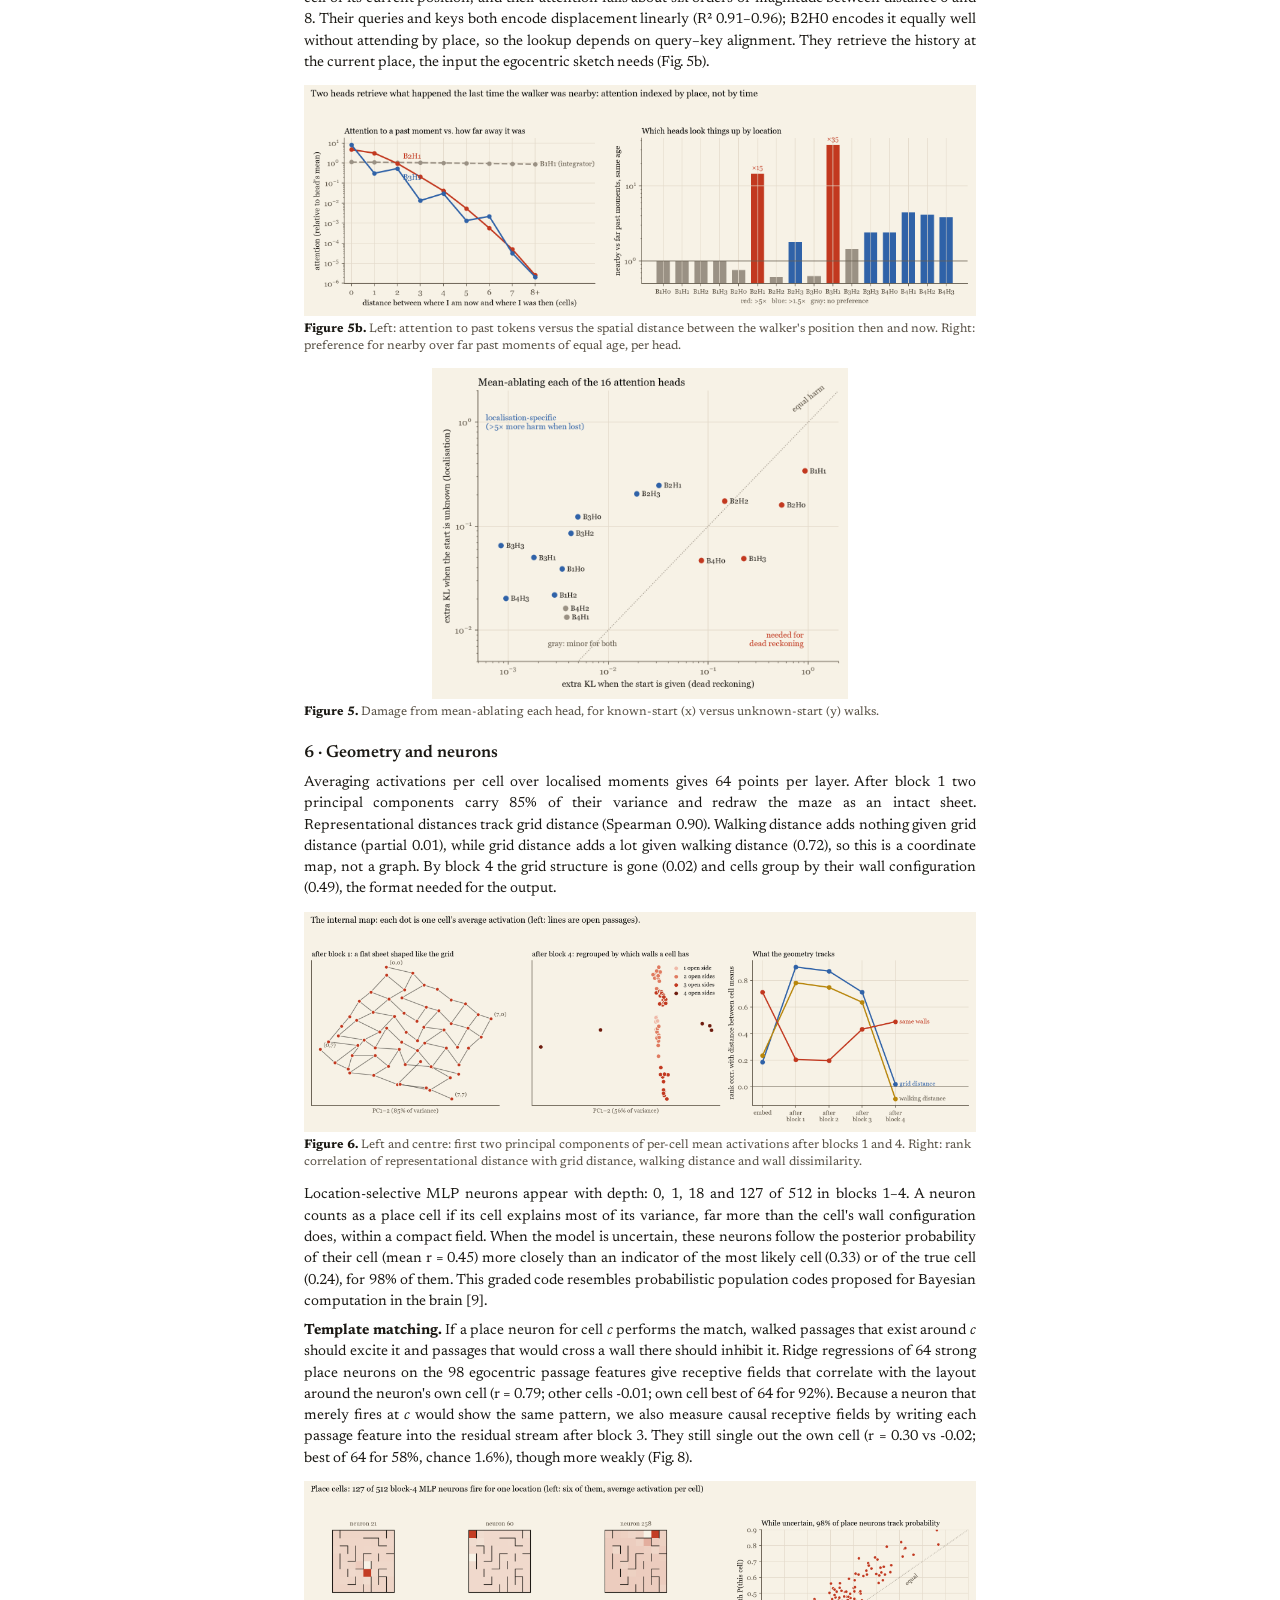
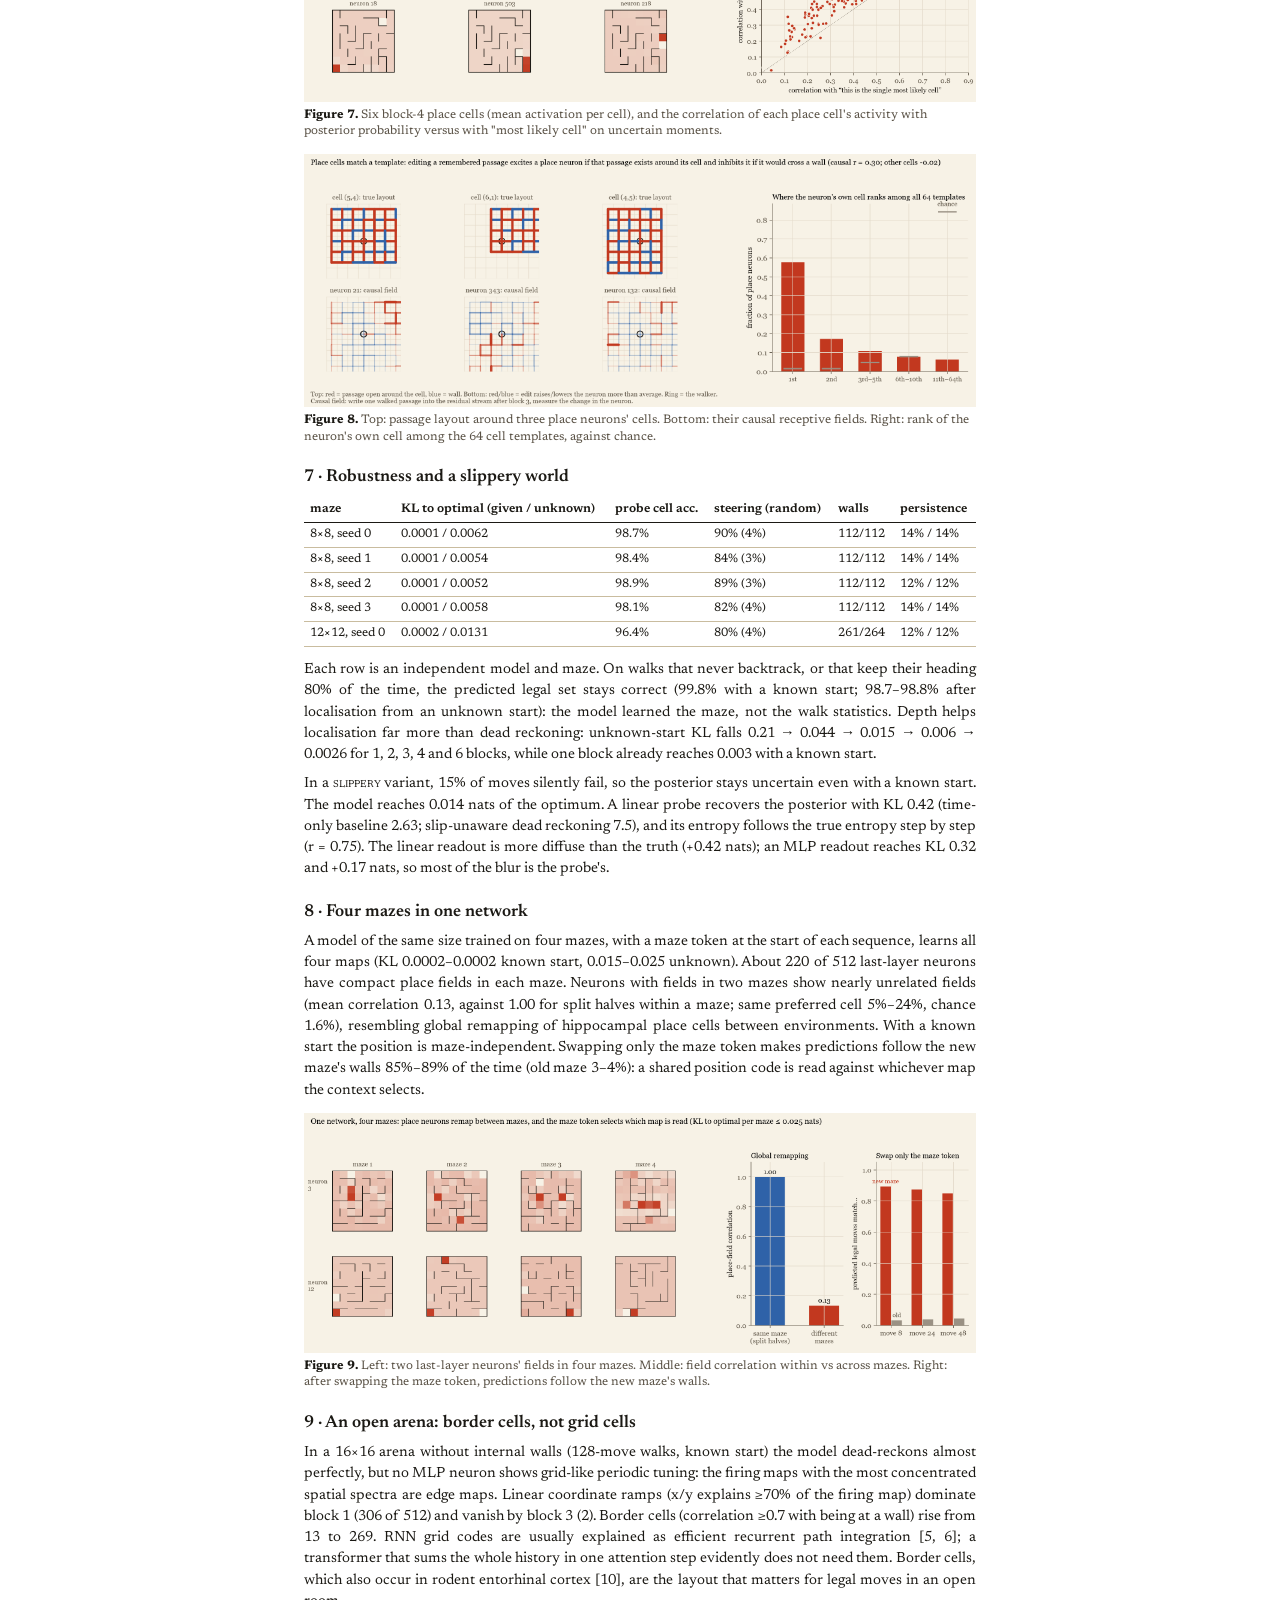
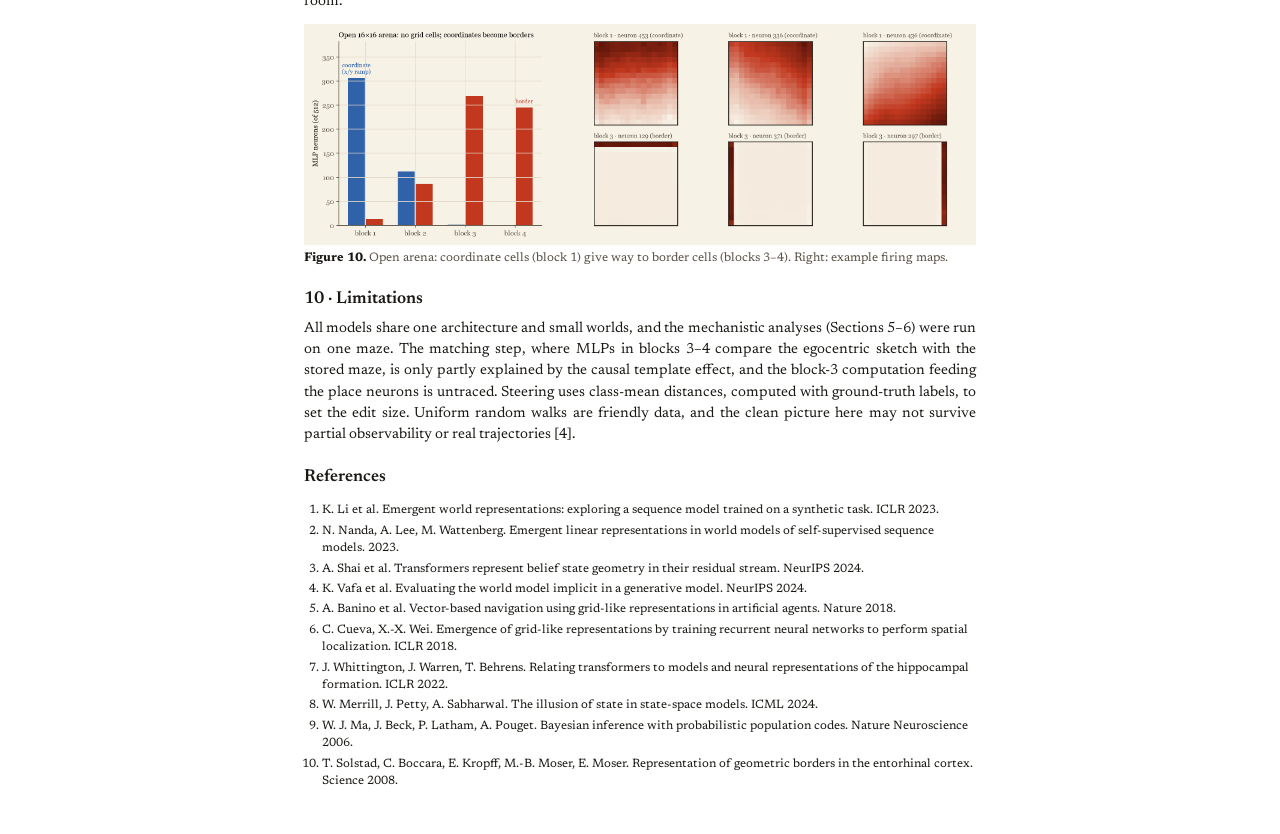
==== commit 082e7216: "Report abstract: arena" ====
--- a/docs/paper.html
+++ b/docs/paper.html
@@ -55,7 +55,8 @@
 flat sheet in grid coordinates; the last MLP contains place cells whose activity tracks the posterior probability of their cell.
 Results replicate on three further mazes and a 12×12 maze, survive walking policies never seen in training, and extend to a
 "slippery" world where the belief must stay graded even when the start is known. Trained on four mazes at once, the model's place neurons
-remap between mazes, and a maze token selects which stored map is read.</div>
+remap between mazes, and a maze token selects which stored map is read. In an open arena the model develops border cells rather than
+grid cells.</div>
 
 <h2>1 · Introduction</h2>
 <p>Whether sequence models trained on next-token prediction build internal models of the process that generated their data is a
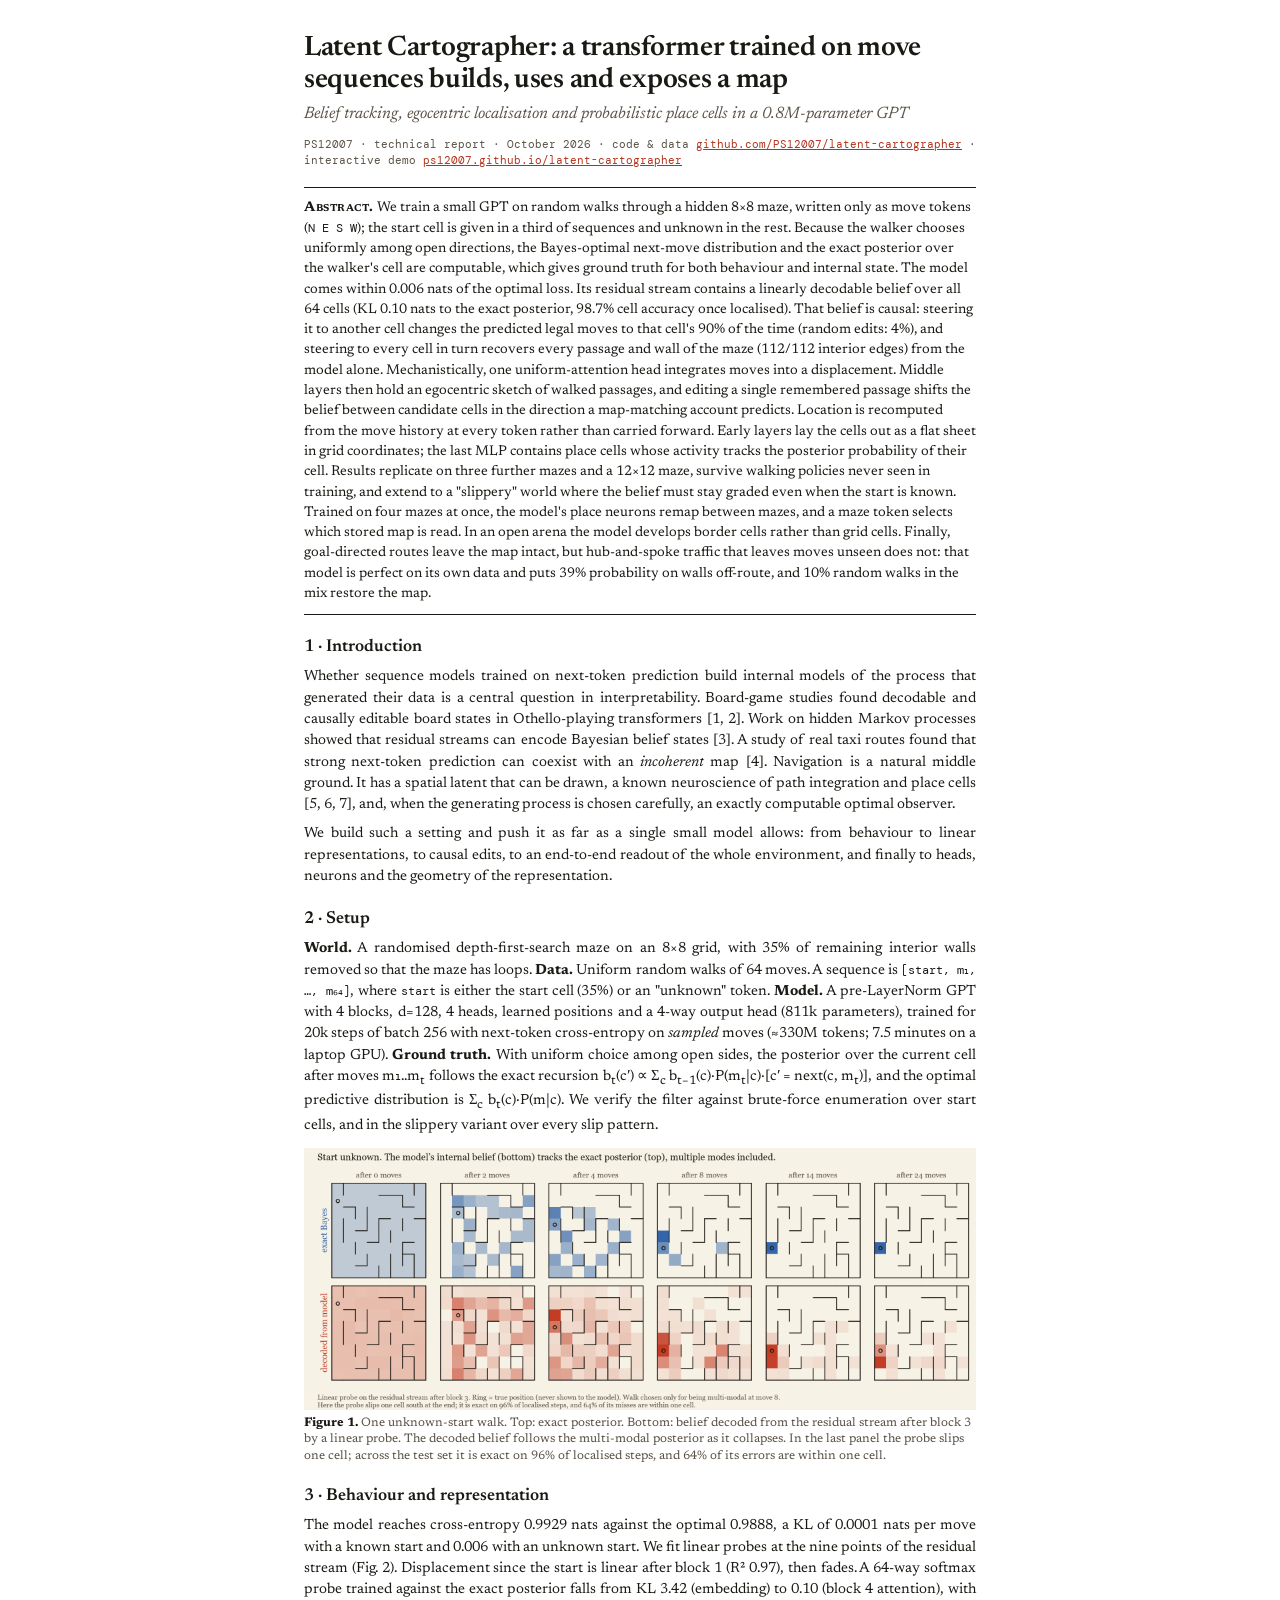
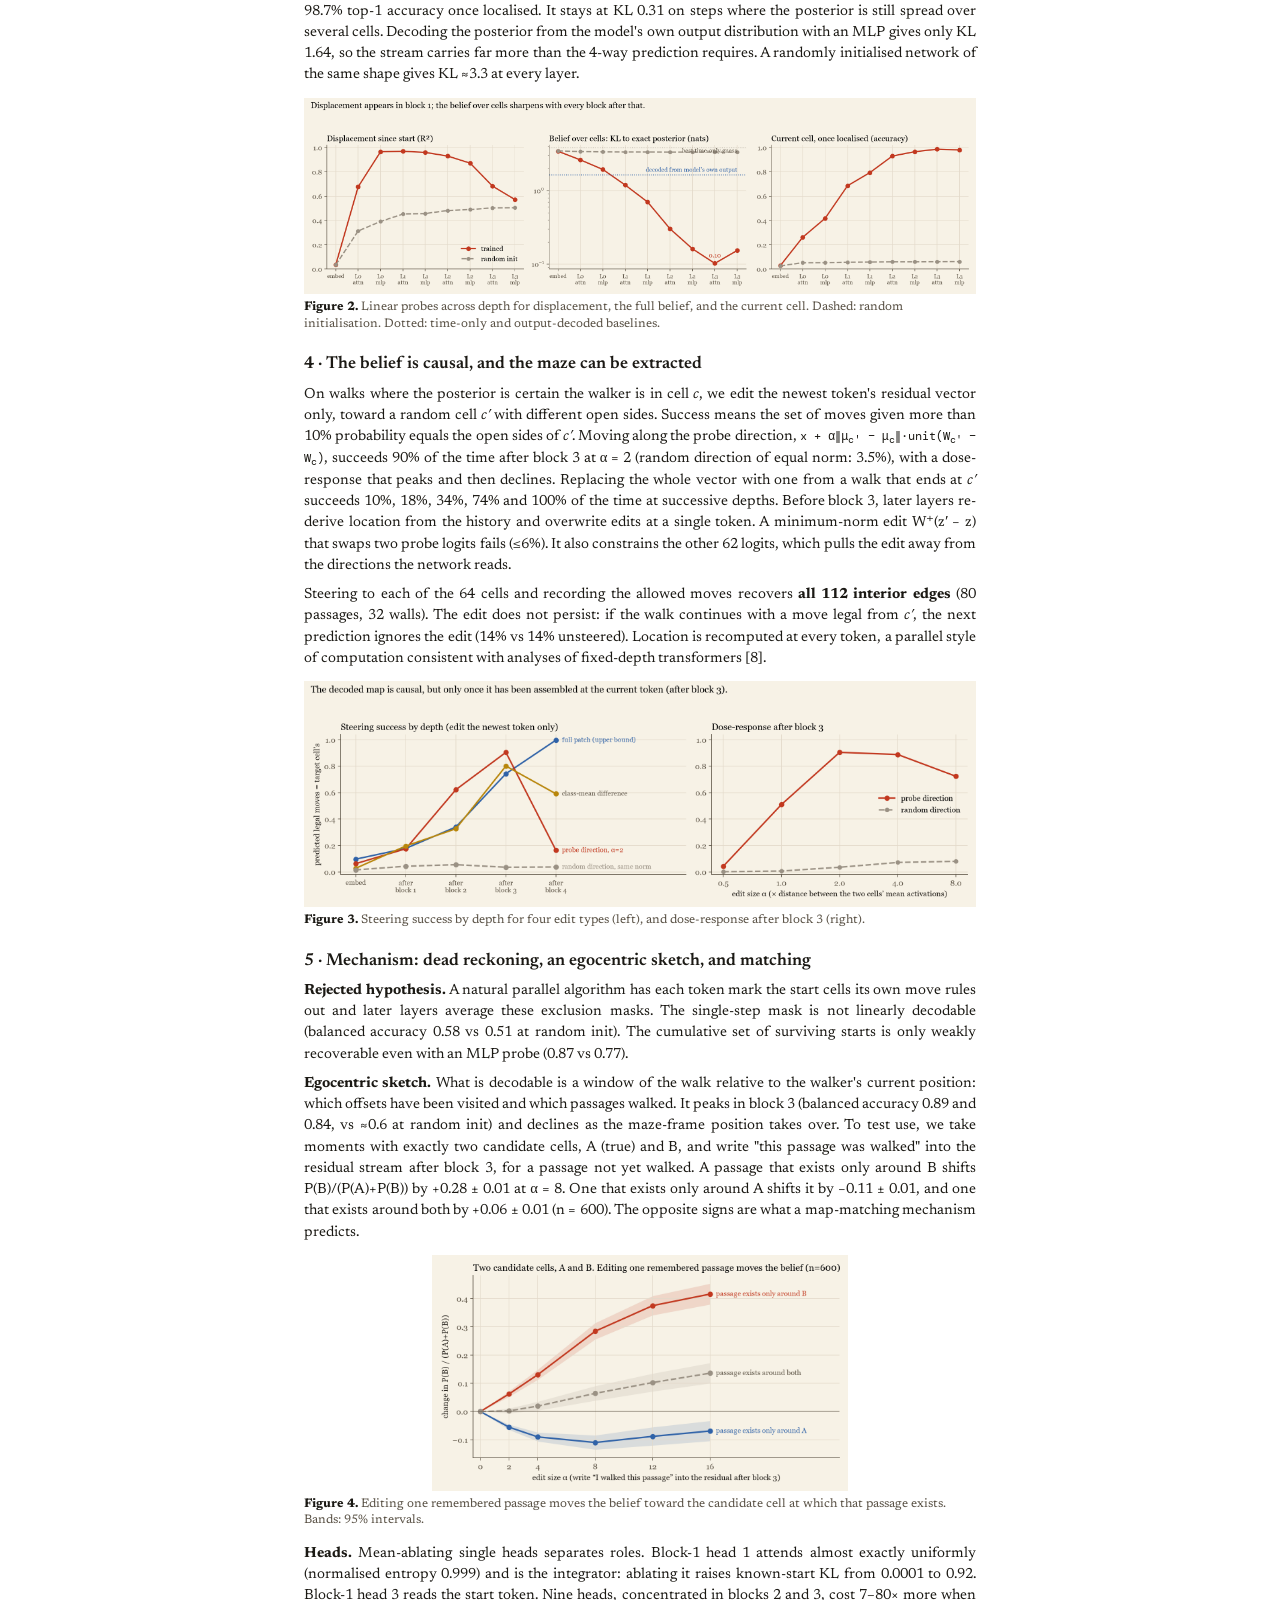
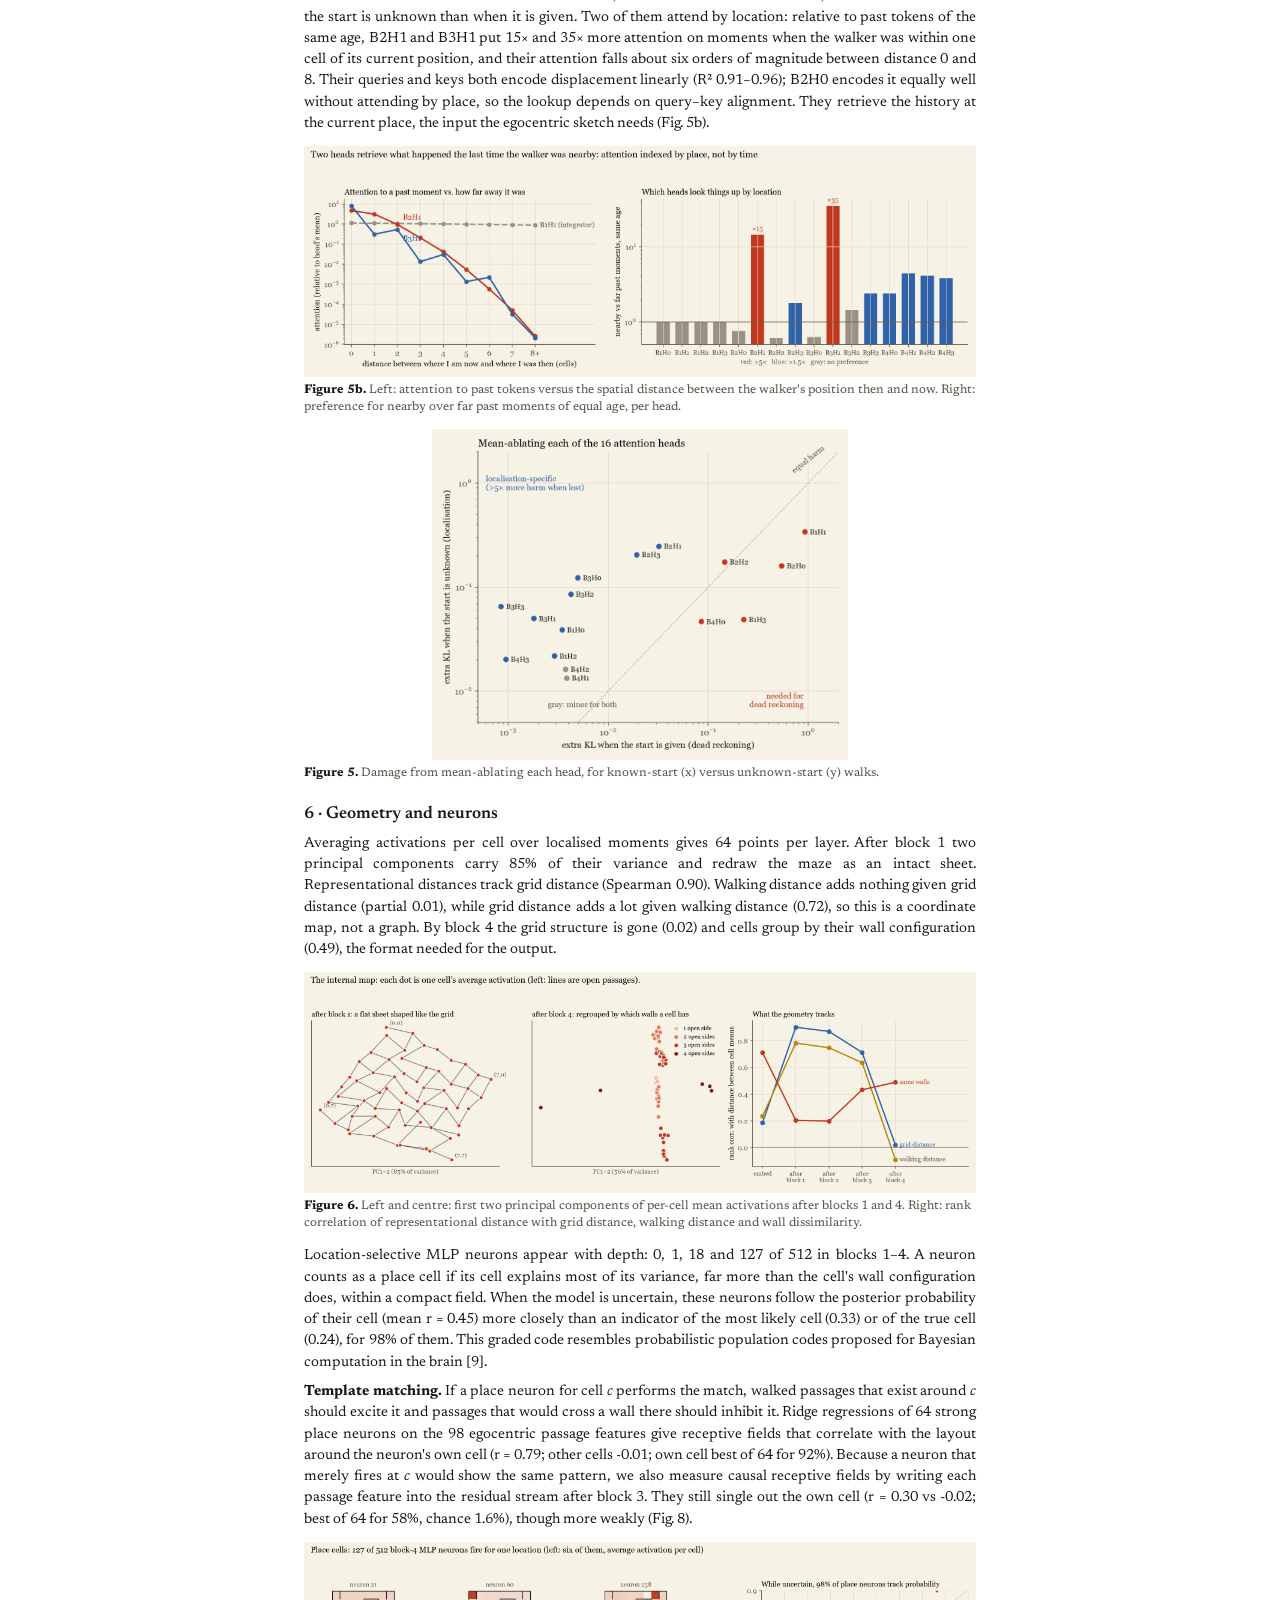
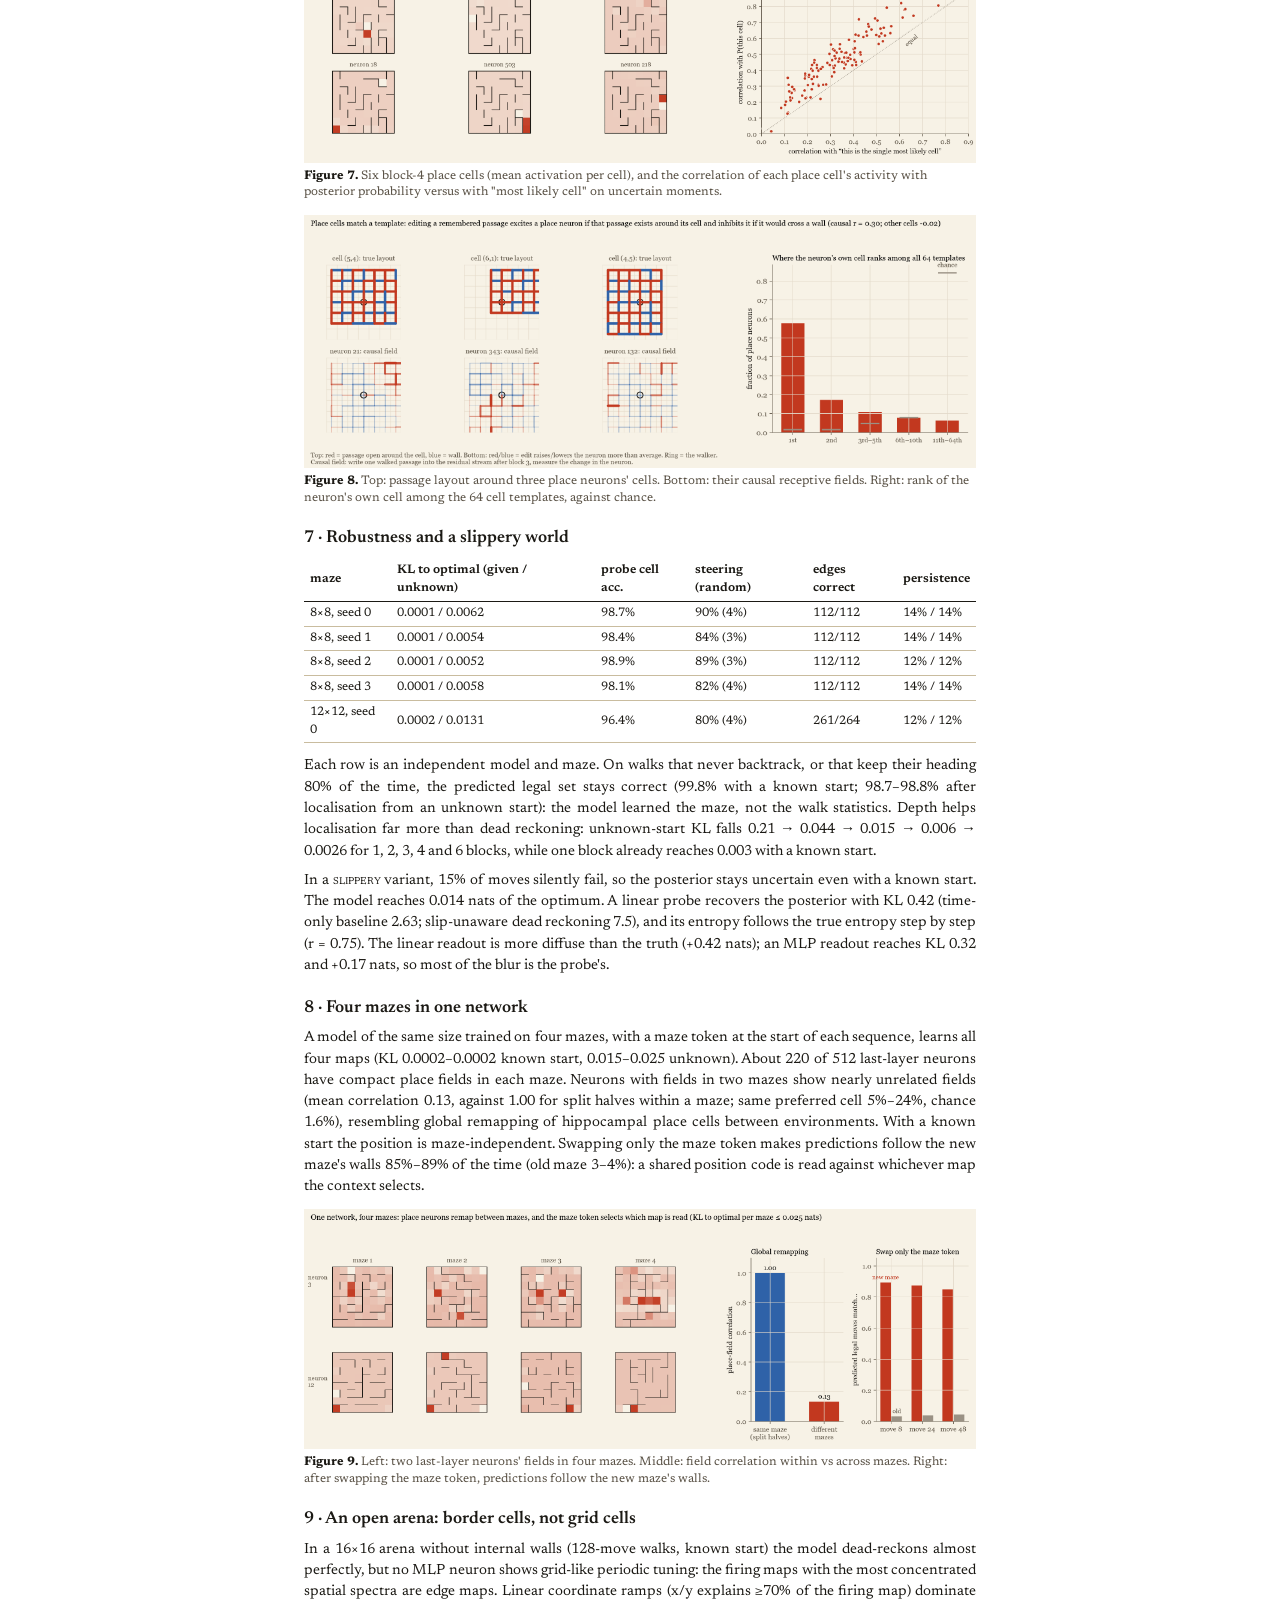
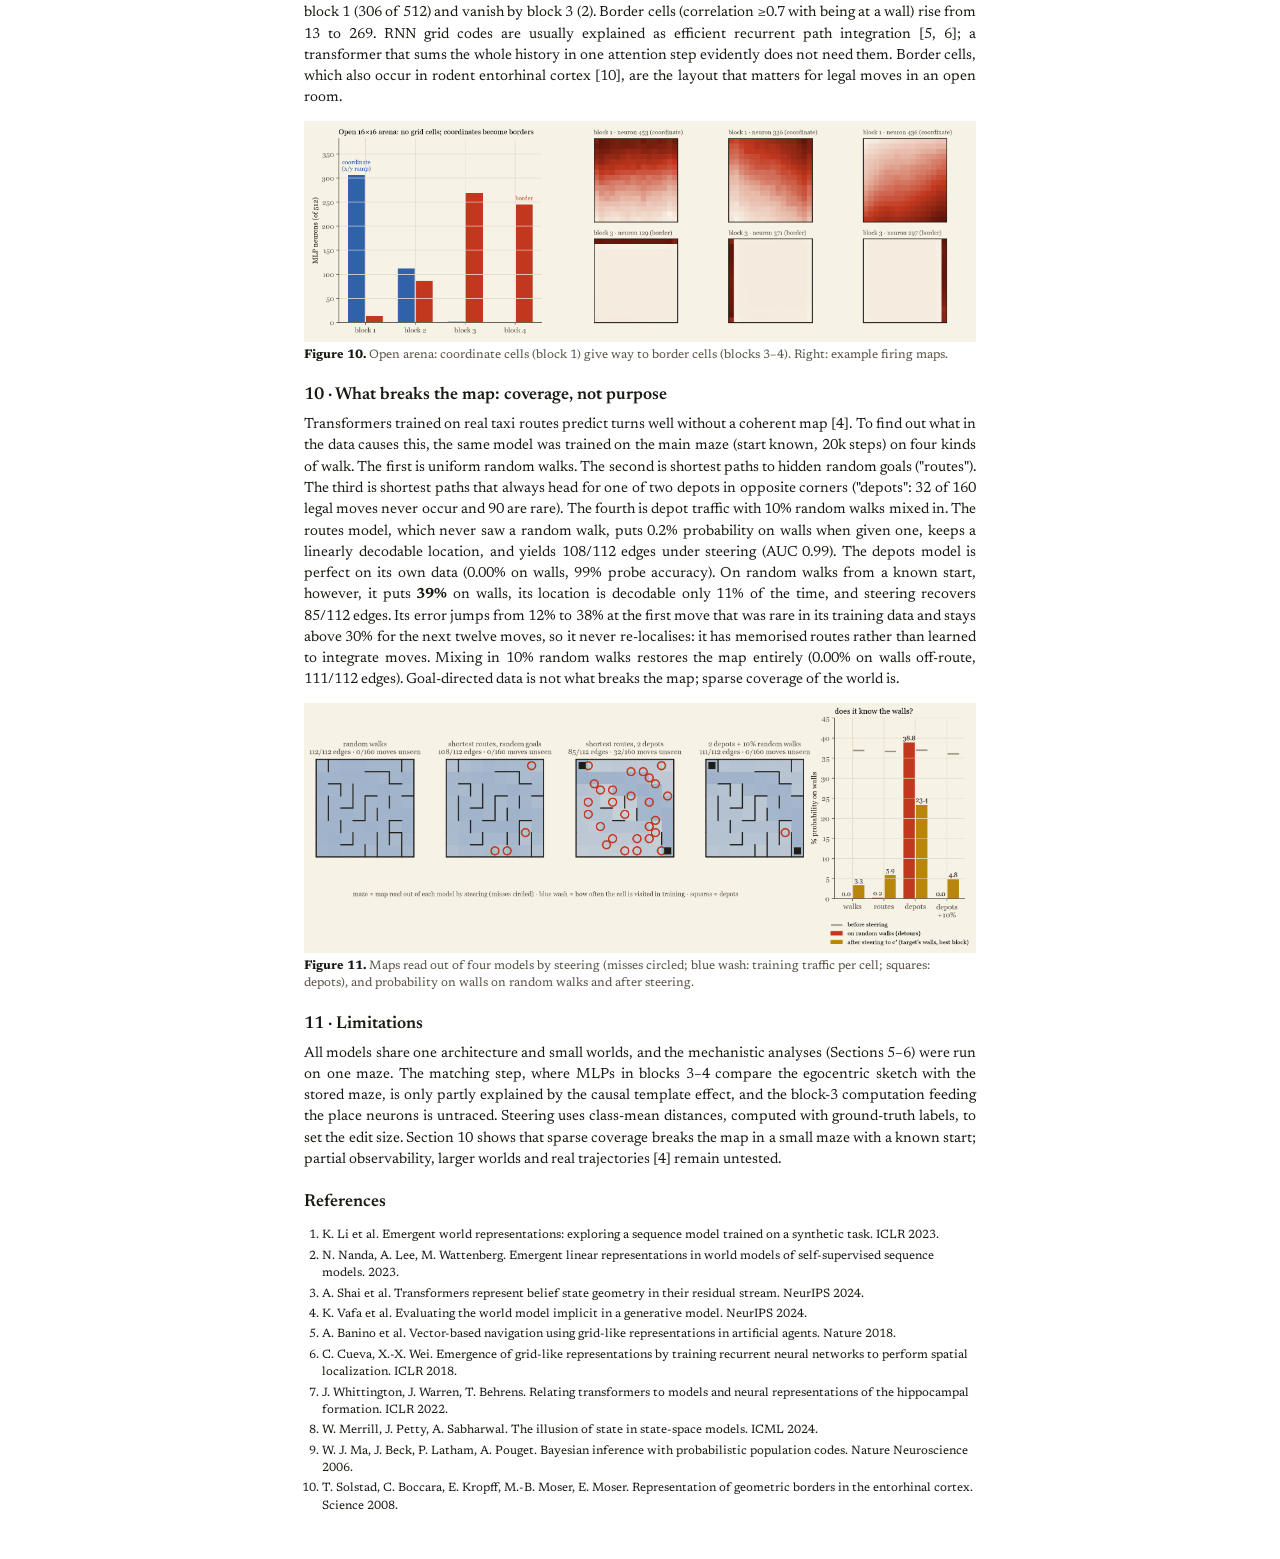
==== commit 0c397a34: "What breaks the map: coverage, not purpose Train the same model on random walks, shortest-path route" ====
--- a/docs/paper.html
+++ b/docs/paper.html
@@ -48,7 +48,7 @@
 for both behaviour and internal state. The model comes within 0.006 nats of the optimal loss. Its residual stream contains a
 linearly decodable belief over all 64 cells (KL 0.10 nats to the exact posterior, 98.7% cell accuracy once localised).
 That belief is causal: steering it to another cell changes the predicted legal moves to that cell's 90% of the time (random
-edits: 4%), and steering to every cell in turn recovers all 112 interior walls of the maze from the model alone. Mechanistically,
+edits: 4%), and steering to every cell in turn recovers every passage and wall of the maze (112/112 interior edges) from the model alone. Mechanistically,
 one uniform-attention head integrates moves into a displacement. Middle layers then hold an egocentric sketch of walked passages, and
 editing a single remembered passage shifts the belief between candidate cells in the direction a map-matching account predicts.
 Location is recomputed from the move history at every token rather than carried forward. Early layers lay the cells out as a
@@ -56,7 +56,8 @@
 Results replicate on three further mazes and a 12×12 maze, survive walking policies never seen in training, and extend to a
 "slippery" world where the belief must stay graded even when the start is known. Trained on four mazes at once, the model's place neurons
 remap between mazes, and a maze token selects which stored map is read. In an open arena the model develops border cells rather than
-grid cells.</div>
+grid cells. Finally, goal-directed routes leave the map intact, but hub-and-spoke traffic that leaves moves unseen does not: that model is
+perfect on its own data and puts 39% probability on walls off-route, and 10% random walks in the mix restore the map.</div>
 
 <h2>1 · Introduction</h2>
 <p>Whether sequence models trained on next-token prediction build internal models of the process that generated their data is a
@@ -101,7 +102,7 @@
 with one from a walk that ends at <i>c′</i> succeeds 10%, 18%, 34%, 74% and 100% of the time at successive depths. Before block 3, later
 layers re-derive location from the history and overwrite edits at a single token. A minimum-norm edit W⁺(z′ − z) that swaps two probe
 logits fails (≤6%). It also constrains the other 62 logits, which pulls the edit away from the directions the network reads.</p>
-<p>Steering to each of the 64 cells and recording the allowed moves recovers <b>all 112 interior walls</b>. The edit does not
+<p>Steering to each of the 64 cells and recording the allowed moves recovers <b>all 112 interior edges</b> (80 passages, 32 walls). The edit does not
 persist: if the walk continues with a move legal from <i>c′</i>, the next prediction ignores the edit (14% vs 14% unsteered). Location is
 recomputed at every token, a parallel style of computation consistent with analyses of fixed-depth transformers [8].</p>
 <figure><img src="figs/steering.png" alt=""><figcaption><b>Figure 3.</b> Steering success by depth for four edit types (left), and dose-response
@@ -157,7 +158,7 @@
 
 <h2>7 · Robustness and a slippery world</h2>
 <table>
-<tr><th>maze</th><th>KL to optimal (given / unknown)</th><th>probe cell acc.</th><th>steering (random)</th><th>walls</th><th>persistence</th></tr>
+<tr><th>maze</th><th>KL to optimal (given / unknown)</th><th>probe cell acc.</th><th>steering (random)</th><th>edges correct</th><th>persistence</th></tr>
 <tr><td>8×8, seed 0</td><td>0.0001 / 0.0062</td><td>98.7%</td><td>90% (4%)</td><td>112/112</td><td>14% / 14%</td></tr>
 <tr><td>8×8, seed 1</td><td>0.0001 / 0.0054</td><td>98.4%</td><td>84% (3%)</td><td>112/112</td><td>14% / 14%</td></tr>
 <tr><td>8×8, seed 2</td><td>0.0001 / 0.0052</td><td>98.9%</td><td>89% (3%)</td><td>112/112</td><td>12% / 12%</td></tr>
@@ -193,11 +194,25 @@
 <figure><img src="figs/arena.png" alt=""><figcaption><b>Figure 10.</b> Open arena: coordinate cells (block 1) give way to border cells (blocks 3–4).
 Right: example firing maps.</figcaption></figure>
 
-<h2>10 · Limitations</h2>
+<h2>10 · What breaks the map: coverage, not purpose</h2>
+<p>Transformers trained on real taxi routes predict turns well without a coherent map [4]. To find out what in the data causes this, the same model
+was trained on the main maze (start known, 20k steps) on four kinds of walk. The first is uniform random walks. The second is shortest paths to hidden
+random goals ("routes"). The third is shortest paths that always head for one of two depots in opposite corners ("depots": 32 of 160 legal moves never
+occur and 90 are rare). The fourth is depot traffic with 10% random walks mixed in. The routes model, which never saw a random walk, puts 0.2% probability
+on walls when given one, keeps a linearly decodable location, and yields 108/112 edges under steering (AUC 0.99). The depots model is
+perfect on its own data (0.00% on walls, 99% probe accuracy). On random walks from a known start, however, it puts <b>39%</b> on walls, its location is
+decodable only 11% of the time, and steering recovers 85/112 edges. Its error jumps from 12% to 38% at the first move that was rare in its
+training data and stays above 30% for the next twelve moves, so it never re-localises: it has memorised routes rather than learned to integrate
+moves. Mixing in 10% random walks restores the map entirely (0.00% on walls off-route, 111/112 edges). Goal-directed data is not what breaks
+the map; sparse coverage of the world is.</p>
+<figure><img src="figs/routes.png" alt=""><figcaption><b>Figure 11.</b> Maps read out of four models by steering (misses circled; blue wash:
+training traffic per cell; squares: depots), and probability on walls on random walks and after steering.</figcaption></figure>
+
+<h2>11 · Limitations</h2>
 <p>All models share one architecture and small worlds, and the mechanistic analyses (Sections 5–6) were run on one maze. The matching step,
 where MLPs in blocks 3–4 compare the egocentric sketch with the stored maze, is only partly explained by the causal template effect, and the block-3 computation feeding the place neurons is untraced. Steering uses
-class-mean distances, computed with ground-truth labels, to set the edit size. Uniform random walks are friendly data, and the clean picture
-here may not survive partial observability or real trajectories [4].</p>
+class-mean distances, computed with ground-truth labels, to set the edit size. Section 10 shows that sparse coverage breaks the map in a small maze with a known
+start; partial observability, larger worlds and real trajectories [4] remain untested.</p>
 
 <h2>References</h2>
 <ol class="refs">
